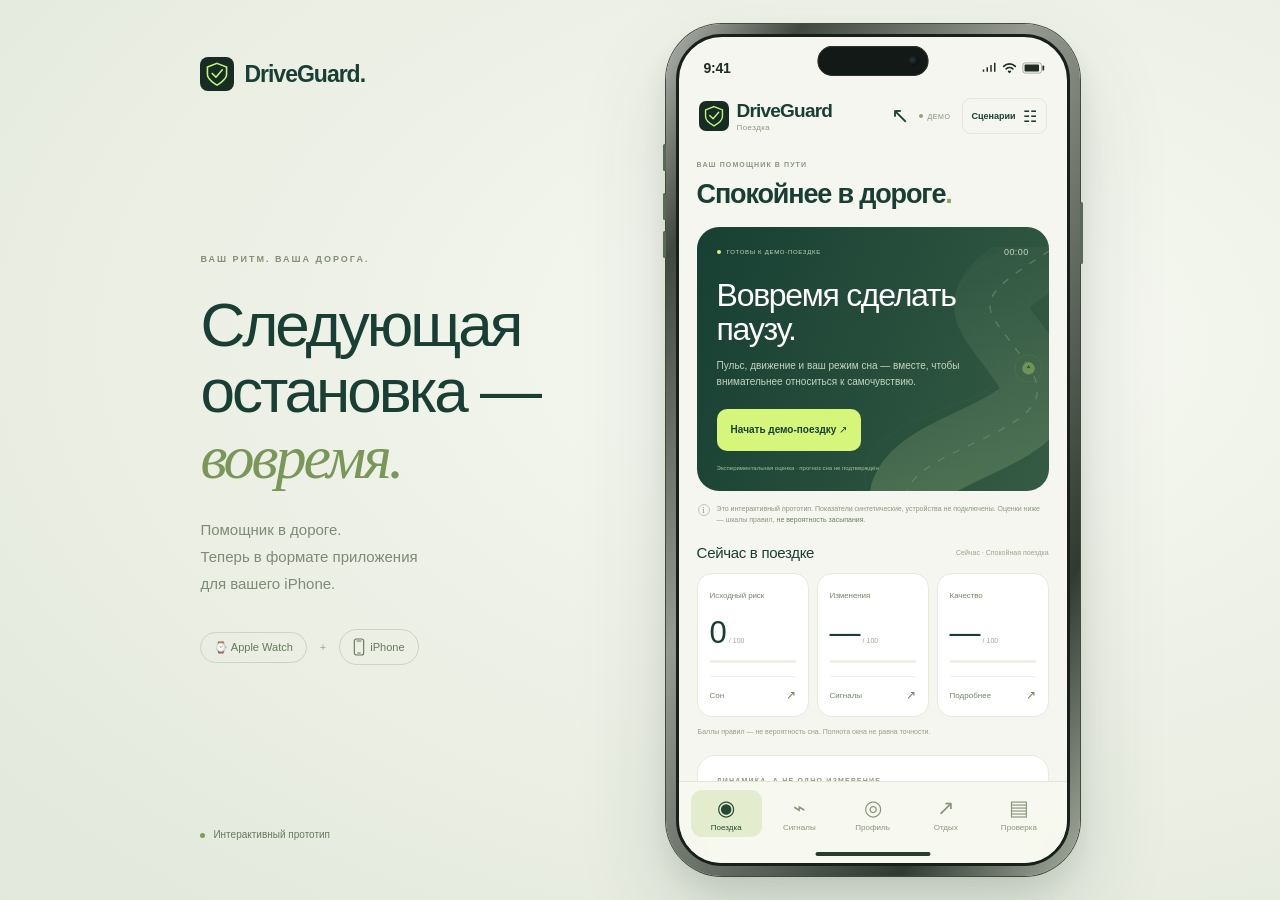
==== demo/index.html @ a4b154ae "Add files via upload" ====
<!doctype html>
<html lang="ru">
<head><meta charset="utf-8"><meta name="viewport" content="width=device-width,initial-scale=1"><meta name="theme-color" content="#163e33"><title>DriveGuard — вовремя сделать паузу</title><meta name="description" content="Интерактивный прототип DriveGuard: Apple Watch и iPhone, личные профили и экспериментальная оценка риска. Синтетические данные."><link rel="icon" href="favicon.svg"><link rel="stylesheet" href="styles.css"><script src="replay-data.js" defer></script><script src="app.js" defer></script></head>
<body>
<div class="phone-stage">
  <aside class="presentation" aria-label="О прототипе">
    <a class="presentation-brand" href="../index.html"><img class="presentation-logo" src="favicon.svg" alt="" width="34" height="34">DriveGuard.</a>
    <div class="presentation-copy"><span class="eyebrow">ВАШ РИТМ. ВАША ДОРОГА.</span><h2>Следующая<br>остановка —<br><em>вовремя.</em></h2><p>Помощник в дороге.<br>Теперь в формате приложения<br>для вашего iPhone.</p><div class="presentation-devices"><span>⌚ Apple Watch</span><i>+</i><span><svg class="device-phone-icon" viewBox="0 0 18 26" width="12" height="18" fill="none" aria-hidden="true"><rect x="2" y="1" width="14" height="24" rx="3" stroke="currentColor" stroke-width="1.7"/><path d="M6 4h6M7 22h4" stroke="currentColor" stroke-width="1.5" stroke-linecap="round"/></svg> iPhone</span></div></div>
    <div class="presentation-note"><span class="presentation-dot"></span>Интерактивный прототип</div>
  </aside>
  <div class="phone-device">
    <span class="phone-buttons" aria-hidden="true"></span>
    <div class="phone-screen" id="phoneScreen">
      <div class="ios-status" aria-hidden="true"><span>9:41</span><span class="dynamic-island"></span><span class="ios-indicators"><svg viewBox="0 0 20 14"><path d="M1 12V9h2v3zm5 0V6h2v6zm5 0V3h2v9zm5 0V0h2v12z" fill="currentColor"/></svg><svg viewBox="0 0 18 14"><path d="M2 5a10 10 0 0 1 14 0M5 8a6 6 0 0 1 8 0m-5 3 1 1 1-1" fill="none" stroke="currentColor" stroke-width="2" stroke-linecap="round"/></svg><svg class="battery" viewBox="0 0 27 14"><rect x="1" y="1" width="22" height="12" rx="3" fill="none" stroke="currentColor" opacity=".4"/><rect x="3" y="3" width="17" height="8" rx="1" fill="currentColor"/><path d="M25 5v4" stroke="currentColor" stroke-width="2" stroke-linecap="round"/></svg></span></div>
<a class="skip" href="#main">К содержимому</a>
<aside class="sidebar"><a class="brand" href="#dashboard"><img class="brand-icon" src="favicon.svg" alt="" width="32" height="32">DriveGuard<span class="brand-period">.</span></a><span class="side-caption">ВАШ РИТМ. ВАША ДОРОГА.</span><nav aria-label="Разделы"><a href="#dashboard" data-page="dashboard"><span>◉</span>Поездка<small>01</small></a><a href="#analysis" data-page="analysis"><span>⌁</span>Сигналы<small>02</small></a><a href="#profiles" data-page="profiles"><span>◎</span>Профиль<small>03</small></a><a href="#places" data-page="places"><span>↗</span>Отдых<small>04</small></a><a href="#protocol" data-page="protocol"><span>▤</span>Проверка<small>05</small></a></nav><div class="side-bottom"><div class="side-line"></div><span class="eyebrow">APPLE WATCH + IPHONE</span><p>Внимание к себе.<br>Больше спокойствия<br>в пути.</p><a href="../index.html">О проекте <span>↗</span></a><span class="build">ПРОТОТИП / 1.6</span></div></aside>
<div class="workspace"><header><a class="app-brand" href="#dashboard"><img class="app-brand-icon" src="favicon.svg" alt="" width="30" height="30"><span>DriveGuard<small id="pageName">Поездка</small></span></a><div class="header-actions"><a href="../index.html" aria-label="Вернуться на лендинг" title="Вернуться на лендинг" style="font-size:22px;line-height:1;padding:6px">↖</a><span class="demo-tag"><i></i>ДЕМО</span><button id="openLab" class="button quiet">Сценарии <span>☷</span></button></div></header>
<main id="main" tabindex="-1">
<section id="dashboard" class="page"><div class="page-title"><div><span class="eyebrow">ВАШ ПОМОЩНИК В ПУТИ</span><h1>Спокойнее в дороге<span>.</span></h1></div><span class="edition">WATCH + IPHONE<br><strong>Без камер</strong></span></div>
<div class="hero"><div class="hero-copy"><div class="hero-top"><span class="live-dot"></span><span id="tripState">ГОТОВЫ К ДЕМО-ПОЕЗДКЕ</span><span class="hero-time" id="tripClock">00:00</span></div><h2 id="heroTitle">Вовремя<br>сделать паузу.</h2><p id="heroDescription">Пульс, движение и ваш режим сна — вместе, чтобы внимательнее относиться к самочувствию.</p><div class="hero-actions"><button class="button primary" id="tripToggle">Начать демо-поездку <span>↗</span></button><button class="button ghost" id="tripFinish" hidden>Завершить</button></div><span class="hero-foot">Экспериментальная оценка · прогноз сна не подтверждён</span></div><div class="road-art" aria-hidden="true"><svg viewBox="0 0 500 360"><defs><linearGradient id="roadGradient" x2="0" y2="1"><stop stop-color="#b6cfb6" stop-opacity=".1"/><stop offset="1" stop-color="#cde69f" stop-opacity=".55"/></linearGradient></defs><path d="M100 400C60 290 370 280 300 170S180 70 340-30" fill="none" stroke="url(#roadGradient)" stroke-width="115"/><path d="M100 400C60 290 370 280 300 170S180 70 340-30" fill="none" stroke="#d8ecba" stroke-opacity=".7" stroke-width="2" stroke-dasharray="12 15"/><path d="M35 360C0 225 305 235 242 150S130 45 270-30M165 400C130 345 438 315 356 145S225 65 405-30" fill="none" stroke="#76937a" stroke-opacity=".35"/><circle cx="296" cy="166" r="10" fill="#d4f477"/><circle cx="296" cy="166" r="22" fill="none" stroke="#d4f477" stroke-opacity=".3"/><path d="m293 166 3-5 3 5-3-1z" fill="#133c32"/></svg><div class="device-chip"><span>◉</span><div>Apple Watch + iPhone<small>Демонстрация сигналов</small></div><span class="chip-dot"></span></div><span class="art-coordinate">55°45′ N &nbsp; / &nbsp; ВАШ МАРШРУТ</span></div></div>
<div class="notice"><span class="notice-icon">i</span><p>Это интерактивный прототип. Показатели синтетические, устройства не подключены. Оценки ниже — шкалы правил, <strong>не вероятность засыпания</strong>.</p></div>
<div class="section-heading"><h2>Сейчас в поездке</h2><span>Сейчас · <span id="scenarioLabel">Спокойная поездка</span></span></div>
<div class="metric-grid"><article class="metric-card"><div class="metric-top"><span>Исходный риск</span><span class="metric-symbol">◷</span></div><div class="metric-value"><strong id="priorValue">—</strong><span id="priorUnit">/ 100</span></div><div class="meter"><i id="priorMeter"></i></div><p id="priorDescription">Сон и бодрствование — контекст до изменения сигналов.</p><a href="#profiles">Сон <span>↗</span></a></article><article class="metric-card"><div class="metric-top"><span>Изменения</span><span class="metric-symbol">⌁</span></div><div class="metric-value"><strong id="changeValue">—</strong><span>/ 100</span></div><div class="meter"><i id="changeMeter"></i></div><p id="changeDescription">Сравнение с фиксированным личным профилем.</p><a href="#analysis">Сигналы <span>↗</span></a></article><article class="metric-card"><div class="metric-top"><span>Качество</span><span class="metric-symbol">⌘</span></div><div class="metric-value"><strong id="qualityValue">—</strong><span>/ 100</span></div><div class="meter"><i id="qualityMeter"></i></div><p id="qualityDescription">Свежесть, пропуски и возможные дорожные помехи.</p><a href="#analysis">Подробнее <span>↗</span></a></article></div>
<p class="risk-caption" id="riskCaption">Баллы правил — не вероятность сна.</p><div class="lower-grid"><article class="panel chart-panel"><div class="panel-head"><div><span class="eyebrow">ДИНАМИКА, А НЕ ОДНО ИЗМЕРЕНИЕ</span><h2>Сигналы в пути</h2></div><span class="small-pill" id="windowCount">Ожидание</span></div><div id="miniChart" class="chart" role="img" aria-label="График доступной истории пульса"></div><div class="chart-caption"><span>ЧСС · уд/мин · не ЭКГ</span><span>0 → 15 мин</span></div><div class="playback"><button id="stepBack" class="icon-button" aria-label="Назад на 30 секунд">↶</button><input id="timeline" type="range" min="0" max="900" step="10" value="0" aria-label="Момент демонстрации в секундах"><button id="stepForward" class="icon-button" aria-label="Вперёд на 30 секунд">↷</button><label class="speed-label">Темп <select id="speed" aria-label="Скорость демонстрации"><option value="1">1×</option><option value="30" selected>30×</option><option value="60">60×</option></select></label></div><span class="timeline-note">Ускоряется учебная запись, а не работа алгоритма.</span></article><article class="panel recommendation"><span class="eyebrow">СЛЕДУЮЩИЙ ШАГ</span><div class="recommend-icon">↗</div><h2 id="recommendTitle">Проверьте себя<br>перед поездкой.</h2><p id="recommendText">Оценка не подтверждает бодрствование. Если уже клонит в сон, нужен отдых — ждать сигнала не стоит.</p><button id="manualRest" class="button secondary">Мне нужен отдых <span>↗</span></button></article></div>
</section>
<section id="analysis" class="page" hidden><div class="page-title"><div><span class="eyebrow">ПОНИМАТЬ, ЧТО ПРОИСХОДИТ</span><h1>Сигналы и доверие<span>.</span></h1></div><span class="small-pill">30 с / 2 мин / 5 мин</span></div><div class="panel"><div class="panel-head"><div><h2>Окна наблюдения</h2><p>Только история до выбранного момента.</p></div><span id="analysisTime"></span></div><div class="table-scroll"><table><thead><tr><th>Окно</th><th>ЧСС, медиана</th><th>Скорость ЧСС</th><th>Изменение движения</th><th>Скорость движения</th><th>Готовность</th></tr></thead><tbody id="windowsBody"></tbody></table></div></div><div class="lower-grid"><article class="panel"><span class="eyebrow">СЕРДЕЧНЫЙ РИТМ</span><h2>ЧСС может меняться<br>в обе стороны.</h2><div id="fullChart" class="chart" role="img" aria-label="График синтетической ЧСС"></div><p class="subtle">Из BPM не вычисляются R–R или HRV. Само изменение пульса не вызывает предупреждение.</p></article><article class="panel"><span class="eyebrow">ЧАСЫ + ЗАКРЕПЛЁННЫЙ ТЕЛЕФОН</span><h2 id="roadTitle">Дорожная вибрация<br>не отделена.</h2><div class="comparison-graphic"><span>⌚<small>ЗАПЯСТЬЕ</small></span><i>⌁ ⌁ ⌁</i><span><svg class="device-phone-icon" viewBox="0 0 18 26" width="12" height="18" fill="none" aria-hidden="true"><rect x="2" y="1" width="14" height="24" rx="3" stroke="currentColor" stroke-width="1.7"/><path d="M6 4h6M7 22h4" stroke="currentColor" stroke-width="1.5" stroke-linecap="round"/></svg><small>ДЕРЖАТЕЛЬ</small></span></div><p id="roadDescription">Совпадение движений может указывать на общую вибрацию. Это основание снизить доверие, а не вычесть дорожный шум.</p><div class="inline-stat"><span>Доверие к движению</span><strong id="motionConfidence">—</strong></div></article></div><article class="coverage-note"><strong>Что значит «100% покрытия»?</strong><p>В десятисекундном окне получено достаточно отсчётов при запрошенных 20 Гц и нет существенных пропусков. Даже полностью заполненное окно может содержать дорожную тряску. Полнота не равна точности и не доказывает бодрствование.</p></article></section>
<section id="profiles" class="page" hidden><div class="page-title"><div><span class="eyebrow">СРАВНЕНИЕ С ВАМИ, А НЕ СО СРЕДНИМ</span><h1>Личный ритм<span>.</span></h1></div><button class="button secondary" data-lab>Выбрать контекст ↗</button></div><div class="panel profile-intro"><div><span class="eyebrow">ТРИ РЕЖИМА</span><h2>Спокойствие — тоже бодрствование.</h2><p>Один профиль не подходит для покоя, активности и поездки. В приложении новый профиль собирается только после вашего подтверждения бодрствования; он не подстраивается под изменения в пути.</p></div><div class="frozen-mark">◎<span>ФИКСИРОВАННЫЙ<br>ПРОФИЛЬ</span></div></div><div class="metric-grid" id="profileCards"></div><div class="lower-grid"><article class="panel"><span class="eyebrow">ИСТОРИЯ СНА</span><h2>Контекст перед дорогой</h2><div id="sleepContext"></div><p class="subtle">В нативном приложении — отдельное разрешение HealthKit. Пересечения сна объединяются, бодрствование и время в постели не добавляются. Здесь — учебные значения.</p></article><article class="panel"><span class="eyebrow">КАК СОЗДАЁТСЯ ПРОФИЛЬ</span><h2>Явно. Стабильно. Локально.</h2><ol class="steps"><li>Выбрать режим и подтвердить бодрствование заранее или на стоянке.</li><li>Собрать 5 минут стабильных данных. Нарастающий тренд отклоняется.</li><li>Зафиксировать профиль на часах на 7 дней. Пересборка — только явно.</li></ol><button class="button secondary" id="tryCalibration">Показать сбор профиля ↗</button></article></div></section>
<section id="places" class="page" hidden><div class="page-title"><div><span class="eyebrow">ПАУЗА — ЧАСТЬ МАРШРУТА</span><h1>Время для остановки<span>.</span></h1><p>Учебные места. Адреса, расстояния и маршрут вымышлены.</p></div><span class="small-pill">Без геолокации</span></div><div class="places-layout"><div class="map-demo" role="img" aria-label="Схема вымышленного маршрута с тремя местами отдыха"><svg viewBox="0 0 600 520"><rect width="600" height="520" fill="#e8ecdf"/><path d="M-10 120 620 250M-10 400 620 260M160-10 200 540M430-10 380 540" stroke="#fff" stroke-width="22"/><path d="M-10 120 620 250M-10 400 620 260M160-10 200 540M430-10 380 540" stroke="#ced4c4" stroke-width="1"/><path d="M100 470C130 380 460 390 370 250S220 140 400 20" fill="none" stroke="#a8c4a0" stroke-width="70"/><path d="M100 470C130 380 460 390 370 250S220 140 400 20" fill="none" stroke="#1c5845" stroke-width="6" stroke-dasharray="8 5"/><g fill="#163e33" stroke="#fff" stroke-width="4"><circle cx="368" cy="252" r="18"/><circle cx="304" cy="157" r="18"/><circle cx="277" cy="371" r="18"/></g><g fill="#fff" font-size="14" text-anchor="middle" font-family="sans-serif"><text x="368" y="257">1</text><text x="304" y="162">2</text><text x="277" y="376">3</text></g><circle cx="112" cy="446" r="12" fill="#c5ec6a" stroke="#163e33" stroke-width="4"/></svg><span class="map-label">СХЕМА ДЕМО-МАРШРУТА</span></div><div id="placeCards" class="place-cards"></div></div></section>
<section id="protocol" class="page" hidden><div class="page-title"><div><span class="eyebrow">ПРОВЕРИТЬ, ПРЕЖДЕ ЧЕМ ОБЕЩАТЬ</span><h1>От гипотезы к данным<span>.</span></h1></div><button id="exportLog" class="button secondary">Экспорт журнала ↓</button></div><div class="validation-banner"><span>3–5</span><div><h2>Минуты до события — цель исследования.</h2><p>Независимых моментов засыпания в этом демо нет. Экстраполяция индекса не подтверждает прогноз сна.</p></div></div><div class="metric-grid"><article class="metric-card"><span class="eyebrow">ОБНАРУЖЕННЫЕ ЭПИЗОДЫ</span><div class="metric-value"><strong>—</strong></div><p>Нужны независимо размеченные события и доля обнаружений в окне 180–300 секунд.</p></article><article class="metric-card"><span class="eyebrow">ЛОЖНЫЕ ТРЕВОГИ / ЧАС</span><div class="metric-value"><strong>—</strong></div><p>Только часы пригодного наблюдения с достаточным последующим контролем.</p></article><article class="metric-card"><span class="eyebrow">ФАКТИЧЕСКОЕ ОПЕРЕЖЕНИЕ</span><div class="metric-value"><strong>—</strong></div><p>Время от предупреждения до независимого события; поздние сигналы считаются отдельно.</p></article></div><div class="lower-grid"><article class="panel"><h2>Проверка в контролируемых условиях</h2><ol class="steps"><li>Независимая разметка сна, например EEG. Без камер.</li><li>Разделение участников и поездок между настройкой и проверкой.</li><li>Отдельный учёт пропусков сигнала, дорожной вибрации и ложных тревог.</li><li>Обычную дорогу не использовать для провоцирования засыпания.</li></ol><a class="text-link" href="../validation/index.html">Полный протокол ↗</a></article><article class="panel"><div class="panel-head"><h2>Журнал демо-сессии</h2><button class="text-button" id="clearLog">Очистить</button></div><ol id="eventLog" class="event-log"><li>Событий пока нет.</li></ol><p class="subtle">Действия этой страницы. Не клинические наблюдения.</p></article></div></section>
<footer><span><img class="footer-logo" src="favicon.svg" alt="" width="22" height="22">DriveGuard<span class="brand-period">.</span> <small>ВНИМАНИЕ К СЕБЕ В ПУТИ</small></span><p>Экспериментальный прототип / 2026</p></footer>
</main></div><div class="home-indicator" aria-hidden="true"></div></div></div></div>
<dialog id="labDialog" class="lab-dialog" aria-labelledby="labTitle"><div class="dialog-head"><div><span class="eyebrow">УПРАВЛЯЕМЫЙ ПОКАЗ</span><h2 id="labTitle">Сценарии исследования</h2></div><button class="icon-button" data-close aria-label="Закрыть сценарии">×</button></div><p>Выберите учебную запись. Применение начинает её заново; реальная биометрия не используется.</p><label for="scenarioSelect">Что наблюдаем</label><select id="scenarioSelect"><option value="steady">Спокойная поездка</option><option value="flatPulse">Меньше движения, пульс не падает</option><option value="risingPulse">Изменение движения и рост пульса</option><option value="road">Общая дорожная вибрация</option><option value="signalLoss">Пропуски движения</option><option value="quiet">Спокойное бодрствование</option><option value="active">Активность</option><option value="calibration">Новый личный профиль</option></select><label for="contextSelect">История сна и бодрствование</label><select id="contextSelect"><option value="rested">8 ч сна / 5 ч бодрствования</option><option value="shortSleep">3 ч сна / 22 ч бодрствования / биологическая ночь</option><option value="unknown">Данные неизвестны</option></select><div class="lab-hint">Подсказка: сценарий «Меньше движения» с недосыпом показывает, почему снижение ЧСС не обязано быть условием предупреждения.</div><button id="applyScenario" class="button primary">Применить сценарий <span>↗</span></button></dialog>
<dialog id="restDialog" class="rest-dialog" aria-labelledby="restTitle"><span class="eyebrow">ОБРАТИТЕ ВНИМАНИЕ НА СЕБЯ</span><div class="rest-icon">↗</div><h2 id="restTitle">Пора запланировать<br>безопасную остановку.</h2><p id="restMessage">В учебной записи появились устойчивые изменения. Это экспериментальная оценка, не доказательство будущего сна.</p><button class="button primary" id="findRest">Посмотреть места отдыха ↗</button><button class="button quiet" data-close>Понятно</button></dialog>
<div id="toast" class="toast" role="status" hidden></div>
</body></html>
---- demo/styles.css ----
:root{--ink:#193f34;--muted:#7b887a;--paper:#f5f6ef;--line:#e4e8de;--lime:#d6f57b;--white:#fff;font-family:-apple-system,BlinkMacSystemFont,"Segoe UI",sans-serif;color:var(--ink);background:#e9ede3;font-synthesis:none}*{box-sizing:border-box}body{margin:0}button,input,select{font:inherit}button,a,input,select{-webkit-tap-highlight-color:transparent}button,a{touch-action:manipulation}a{color:inherit;text-decoration:none}button{cursor:pointer}button:disabled{opacity:.45;cursor:default}:focus-visible{outline:2px solid #82a640;outline-offset:3px}[hidden]{display:none!important}.phone-stage{min-height:100dvh;display:flex;align-items:center;justify-content:center;gap:clamp(60px,9vw,165px);padding:24px 50px;background:radial-gradient(ellipse at 70% 38%,#f8faf4 0,#eef1e7 45%,#e2e8db 100%)}.presentation{width:350px;align-self:stretch;display:flex;flex-direction:column;justify-content:space-between;padding:33px 0;max-height:900px}.presentation-brand{display:flex;align-items:center;gap:10px;font-size:23px;font-weight:650;letter-spacing:-1px}.presentation-brand>span{font-size:16px;letter-spacing:-2px;width:34px;height:34px;display:grid;place-items:center;color:#cfef84;border-radius:10px;background:var(--ink)}.eyebrow{display:block;font-size:9px;font-weight:600;letter-spacing:1.5px;line-height:1.6}.presentation-copy>.eyebrow{font-size:9px;color:#839076;letter-spacing:2px}.presentation-copy>h2{font-size:62px;letter-spacing:-3px;line-height:1.06;font-weight:400;margin:26px 0}.presentation-copy em{font-family:Georgia,serif;font-weight:400;color:#7a9659}.presentation-copy>p{font-size:15px;line-height:1.8;font-weight:400;color:#7d8c76;margin:0}.presentation-devices{display:flex;align-items:center;gap:13px;margin-top:32px;font-size:11px;color:#66795a}.presentation-devices>span{border:1px solid #cbd5bf;padding:8px 13px;border-radius:30px}.presentation-devices>i{font-style:normal;color:#9daa90}.presentation-note{font-size:10px;color:#657a5e;line-height:1.7}.presentation-dot{display:inline-block;width:5px;height:5px;border-radius:50%;background:#7f9d59;margin-right:8px}.presentation-note-sub{display:block;font-size:9px;color:#9aa48d;margin:5px 0 0 13px}.phone-device{position:relative;width:414px;height:min(870px,calc(100dvh - 48px));min-height:570px;flex-shrink:0;border-radius:56px;padding:10px;background:linear-gradient(120deg,#b4b7b1,#414840 15%,#969a91 40%,#303a31 80%,#a7ada0);box-shadow:0 40px 90px #203e3626,0 15px 25px #23382d18,0 0 0 1px #45503e;isolation:isolate}.phone-screen{height:100%;width:100%;position:relative;border:3px solid #17201a;border-radius:46px;background:var(--paper);overflow:hidden;display:flex;flex-direction:column}.phone-buttons:before{content:"";position:absolute;left:-3px;top:120px;width:3px;height:27px;background:#5b6757;border-radius:3px;box-shadow:0 49px #5b6757,0 87px #5b6757}.phone-buttons:after{content:"";position:absolute;right:-3px;top:178px;width:3px;height:62px;background:#5b6757;border-radius:3px}.ios-status{height:53px;flex-shrink:0;position:relative;display:flex;align-items:center;justify-content:space-between;padding:9px 22px 0 25px;font-size:14px;font-weight:600;letter-spacing:-.3px;color:#202d22}.dynamic-island{position:absolute;top:9px;left:50%;transform:translateX(-50%);width:111px;height:30px;background:#131916;border-radius:30px;box-shadow:inset 0 0 0 1px #2b332c}.dynamic-island:after{content:"";position:absolute;right:10px;top:10px;background:radial-gradient(circle at 40% 40%,#27363c,#0d1210 65%);width:10px;height:10px;border-radius:50%}.ios-indicators{display:flex;gap:5px;align-items:center}.ios-indicators svg{width:15px;height:12px}.ios-indicators .battery{width:23px}.workspace{display:flex;flex-direction:column;min-height:0;flex:1;padding-bottom:81px}.workspace>header{height:57px;flex-shrink:0;display:flex;align-items:center;justify-content:space-between;padding:0 20px 5px;gap:8px}.app-brand{display:flex;align-items:center;gap:8px;font-size:19px;font-weight:650;letter-spacing:-.8px}.app-brand-icon{font-size:14px;font-weight:500;letter-spacing:-2px;border:1px solid #c6d5b8;border-radius:9px;height:30px;width:30px;display:grid;place-items:center;color:#68854d}.app-brand small{display:block;font-size:8px;letter-spacing:.4px;font-weight:400;color:#8b9981;margin-top:1px}.header-actions{display:flex;align-items:center;gap:4px}.demo-tag{display:flex;align-items:center;gap:4px;font-size:7px;font-weight:500;letter-spacing:.6px;color:#819077;margin-right:7px}.demo-tag i{height:4px;width:4px;border-radius:50%;background:#8da966}.button{border:0;min-height:44px;display:inline-flex;align-items:center;justify-content:center;gap:15px;border-radius:11px;font-size:12px;font-weight:600;padding:12px 17px;transition:background .15s}.button:hover{filter:brightness(.96)}.button span{font-size:17px;margin-left:auto}.primary{background:var(--lime);color:var(--ink)}.secondary{background:#e9efde;color:var(--ink)}.quiet{background:transparent;color:var(--ink)}.ghost{background:#315746;color:#e5eddb}.header-actions .button{min-height:36px;padding:7px 9px;font-size:9px;gap:7px;border:1px solid #e2e7d8;border-radius:9px}.header-actions .button span{font-size:16px}.icon-button{height:33px;width:33px;border-radius:8px;border:1px solid var(--line);background:transparent;color:var(--ink);font-size:18px;flex-shrink:0}.text-button{border:0;background:none;color:var(--muted);font-size:10px;padding:8px}.sidebar{position:absolute;inset:auto 0 0;height:82px;padding:8px 12px 20px;background:#f7f9f0f5;backdrop-filter:blur(20px);border-top:1px solid #e1e7d5;z-index:8}.sidebar>.brand,.side-caption,.side-bottom{display:none}.sidebar nav{display:grid;grid-template-columns:repeat(5,1fr);gap:2px}.sidebar nav a{display:flex;flex-direction:column;align-items:center;justify-content:center;gap:3px;height:47px;border-radius:11px;font-size:8px;color:#89967b;font-weight:500;letter-spacing:.05px}.sidebar nav a>span{font-size:21px;height:24px;display:grid;place-items:center;font-weight:400;line-height:1}.sidebar nav a small{display:none}.sidebar nav a.active{color:#244a35;background:#e3edce}.home-indicator{height:4px;position:absolute;bottom:7px;left:50%;transform:translateX(-50%);width:115px;border-radius:8px;background:#263d2c;z-index:10}.skip{position:absolute;left:-9999px;z-index:12;background:var(--lime);padding:12px}.skip:focus{left:12px;top:60px}main{flex:1;overflow-y:auto;overscroll-behavior:contain;padding:11px 18px 20px;scrollbar-width:none;min-height:0}main::-webkit-scrollbar{display:none}.page-title{display:flex;justify-content:space-between;align-items:center;gap:10px;margin:1px 0 18px}.page-title .eyebrow{font-size:7px;color:#89977d;letter-spacing:1.1px}h1{font-size:27px;font-weight:550;letter-spacing:-1.15px;line-height:1.12;margin:9px 0 0}h1>span{color:#8ca764}h2{font-size:20px;font-weight:500;letter-spacing:-.7px;line-height:1.2;margin:9px 0 13px}p{font-size:11px;line-height:1.7;color:var(--muted);margin:9px 0}.edition{display:none}.hero{position:relative;overflow:hidden;border-radius:22px;background:linear-gradient(110deg,#173f33,#355b43);color:#fff;min-height:248px}.hero-copy{padding:20px 20px 18px;position:relative;z-index:1}.hero-top{display:flex;align-items:center;gap:6px;font-size:6px;letter-spacing:.7px;color:#c8d9ba;white-space:nowrap}.live-dot{height:4px;width:4px;background:var(--lime);border-radius:50%;flex-shrink:0}.hero-time{margin-left:auto;font-size:9px;letter-spacing:.4px;font-variant-numeric:tabular-nums}.hero h2{font-size:32px;font-weight:400;letter-spacing:-1.3px;line-height:1.04;max-width:285px;margin:22px 0 12px}.hero p{color:#c4d5bd;font-size:10px;line-height:1.65;max-width:248px;min-height:32px}.hero-actions{display:flex;gap:7px;align-items:center;margin-top:18px}.hero .button{font-size:10px;padding:11px 14px;min-height:42px;border-radius:10px}.hero .ghost{padding:11px}.hero-foot{display:block;margin-top:13px;font-size:6px;line-height:1.5;color:#a9c09e}.road-art{position:absolute;right:-106px;top:20px;width:310px;height:260px;opacity:.38;pointer-events:none}.road-art>svg{position:absolute;width:100%;height:100%;inset:0}.device-chip,.art-coordinate{display:none}.notice{display:flex;gap:7px;margin:12px 1px 19px;align-items:flex-start}.notice p{font-size:7px;line-height:1.6;margin:0;color:#8c9783}.notice strong{font-weight:500;color:#6d8060}.notice-icon{font:9px Georgia,serif;border:1px solid #bdcbb0;border-radius:50%;width:12px;height:12px;line-height:10px;text-align:center;flex-shrink:0;color:#8a9b78;margin-top:1px}.section-heading{display:flex;align-items:center;justify-content:space-between;gap:9px;margin-bottom:11px}.section-heading h2{font-size:15px;letter-spacing:-.3px;white-space:nowrap;margin:0}.section-heading>span{font-size:7px;color:#9aa48e;max-width:145px;text-align:right;line-height:1.5}.metric-grid{display:grid;grid-template-columns:repeat(3,minmax(0,1fr));gap:8px}.metric-card{min-width:0;padding:13px 12px;background:#fff;border:1px solid #e5eadd;border-radius:15px}.metric-top{display:flex;align-items:center;justify-content:space-between;min-height:16px;font-size:8px;letter-spacing:-.1px;color:#758769}.metric-symbol{display:none}.metric-value{display:flex;gap:3px;align-items:baseline;font-variant-numeric:tabular-nums;margin:13px 0 10px}.metric-value strong{font-size:31px;line-height:1.1;letter-spacing:-1px;font-weight:400}.metric-value>span{font-size:7px;color:#9ba78f}.meter{height:3px;background:#edf1e6;overflow:hidden;border-radius:4px}.meter i{display:block;width:0;height:100%;background:#9cba76;transition:width .3s}.meter i.elevated{background:#c89a57}.metric-card p{font-size:10px}.metric-card>a{display:flex;justify-content:space-between;align-items:center;margin-top:13px;padding-top:10px;border-top:1px solid #eff2e9;min-height:27px;font-size:8px;gap:4px;color:#718565}.metric-card>a>span{font-size:12px}#dashboard>.metric-grid .metric-card p{display:none}.risk-caption{font-size:7px;color:#94a087;line-height:1.6;margin:9px 1px 17px}.lower-grid{display:grid;grid-template-columns:1fr;gap:13px;margin-top:16px}.panel{padding:19px;background:white;border:1px solid #e5eadd;border-radius:18px;min-width:0}.panel .eyebrow{font-size:7px;letter-spacing:1.2px;color:#8d9b7c}.panel-head{display:flex;justify-content:space-between;align-items:center;gap:10px;margin-bottom:12px}.panel-head h2{font-size:17px;margin:5px 0 0;letter-spacing:-.45px}.panel-head p{font-size:10px;margin:6px 0 0}.small-pill{font-size:7px;padding:5px 7px;border:1px solid #dde6cf;background:#f4f7ed;color:#85986e;border-radius:6px;white-space:nowrap}.chart{height:100px;width:100%;min-height:80px;margin-top:17px}.chart svg{width:100%;height:100%;overflow:visible}.empty-state{font-size:9px;color:#a2ad95;text-align:center;padding:34px 10px}.chart-caption{display:flex;justify-content:space-between;gap:10px;font-size:7px;color:#a1ac94;margin:7px 0 13px}.playback{display:flex;gap:7px;align-items:center;border-top:1px solid #edf1e5;padding-top:14px}.playback .icon-button{height:29px;width:27px;font-size:16px}.playback input{width:100%;min-width:30px;accent-color:#7e9d55;height:20px}.speed-label{display:flex;gap:4px;align-items:center;white-space:nowrap;font-size:7px;color:#95a28a}.speed-label select{font-size:8px;background:white;color:var(--ink);border:1px solid var(--line);padding:5px 2px;border-radius:5px}.timeline-note{display:block;font-size:7px;color:#a0aa92;margin-top:9px}.recommendation{position:relative;background:#e8eedb;border-color:#e1e8d5;padding:22px;min-height:220px}.recommend-icon{position:absolute;top:24px;right:22px;width:35px;height:35px;border:1px solid #adc191;border-radius:50%;display:grid;place-items:center;font-size:22px}.recommendation h2{font-size:24px;letter-spacing:-.7px;max-width:232px;margin:23px 0 10px}.recommendation p{font-size:10px;line-height:1.7;max-width:260px}.recommendation .button{width:100%;background:#d7e3c1;min-height:40px;font-size:10px;margin-top:12px}.recommendation.alerted{background:#f3e7d1;border-color:#dfcfae}.table-scroll{overflow-x:auto;margin-right:-6px}table{border-collapse:collapse;width:100%;font-size:10px;white-space:nowrap}th{font-size:8px;color:#899a7d;font-weight:400;text-align:left;padding:11px 9px;border-bottom:1px solid var(--line)}td{padding:17px 9px;border-bottom:1px solid #edf1e5}tr:last-child td{border-bottom:0}.subtle{font-size:9px;line-height:1.7;color:#91a084}.comparison-graphic{display:flex;align-items:center;justify-content:space-around;border:1px solid var(--line);border-radius:12px;padding:18px;margin:20px 0}.comparison-graphic>span{display:flex;flex-direction:column;align-items:center;font-size:30px;gap:7px}.comparison-graphic small{font-size:7px;letter-spacing:1px}.comparison-graphic>i{font-style:normal;color:#b2c49d;font-size:18px}.inline-stat{display:flex;justify-content:space-between;align-items:center;border-top:1px solid var(--line);padding-top:15px;margin-top:18px;font-size:10px}.inline-stat strong{font-size:20px;font-weight:400}.coverage-note{padding:20px;border:1px solid #dce5d0;border-radius:15px;margin-top:15px}.coverage-note strong{font-size:12px;font-weight:500}.coverage-note p{font-size:10px;margin-bottom:0}.profile-intro{padding:22px;margin-bottom:16px}.profile-intro h2{font-size:24px;margin-top:13px}.profile-intro p{font-size:10px}.frozen-mark{display:none}#profiles .metric-grid{grid-template-columns:1fr;gap:11px}.profile-card{padding:20px;position:relative}.profile-card.selected{border-color:#a8bf88;background:#fdfff8}.profile-card .eyebrow{font-size:7px;color:#91a17e}.profile-card h2{font-size:20px;max-width:210px;margin:10px 0}.profile-card .metric-value{position:absolute;top:21px;right:19px;display:flex;align-items:baseline;gap:4px}.profile-card .metric-value strong{font-size:28px}.profile-card .metric-value>span{font-size:7px}.profile-card p{font-size:9px;margin:12px 0 0}.profile-card .small-pill{font-size:7px;display:inline-block;margin-top:5px}.profile-data{display:flex;justify-content:space-between;align-items:center;gap:12px;border-bottom:1px solid var(--line);font-size:10px;padding:13px 0}.profile-data strong{font-weight:500}.steps{list-style:none;padding:0;counter-reset:step;margin:20px 0 4px}.steps li{counter-increment:step;position:relative;padding:0 0 19px 29px;font-size:10px;line-height:1.75;color:#809073}.steps li:before{content:counter(step,decimal-leading-zero);font-size:8px;color:#91a773;position:absolute;top:2px;left:0}.page-title>.button{min-height:34px;max-width:100px;font-size:8px;padding:8px}.page-title>.small-pill{display:none}.places-layout{display:grid;gap:14px}.map-demo{height:250px;position:relative;overflow:hidden;border-radius:18px;border:1px solid #dce4d0}.map-demo>svg{position:absolute;inset:0;width:100%;height:100%;object-fit:cover}.map-label{position:absolute;bottom:14px;left:15px;font-size:7px;letter-spacing:.6px;background:white;padding:7px 10px;border:1px solid var(--line);border-radius:5px}.place-cards{display:grid;gap:12px}.place-card{padding:19px 21px;background:white;border:1px solid var(--line);border-radius:16px}.place-number{font-size:7px;letter-spacing:1px;color:#96a481}.place-card h2{font-size:21px;margin:10px 0}.place-card p{font-size:10px}.place-card .button{font-size:10px;min-height:36px;margin-top:6px}.validation-banner{display:flex;align-items:flex-start;gap:17px;background:#e6edd9;border-radius:17px;padding:23px;margin-bottom:16px}.validation-banner>span{font-size:42px;letter-spacing:-2px;font-weight:300;line-height:1.1;white-space:nowrap}.validation-banner h2{font-size:16px;letter-spacing:-.35px;margin-top:0}.validation-banner p{font-size:9px;margin:9px 0 0}#protocol .metric-grid{grid-template-columns:1fr}#protocol .metric-card{padding:19px}#protocol .metric-card>.eyebrow{font-size:7px;color:#8b9b78}#protocol .metric-value{margin:9px 0}#protocol .metric-card p{font-size:10px;margin:5px 0}.event-log{padding:0;list-style:none;max-height:250px;overflow:auto}.event-log li{font-size:10px;color:#86957a;line-height:1.7;padding:10px 0;border-bottom:1px solid var(--line)}.event-log li time{display:block;font-size:7px;color:#a2ae93;margin-bottom:4px}.text-link{font-size:10px;border-bottom:1px solid #9baf83;padding-bottom:4px}footer{display:flex;align-items:center;justify-content:space-between;gap:15px;margin-top:24px;padding:17px 0 5px;border-top:1px solid var(--line)}footer>span{font-size:14px;letter-spacing:-.5px;font-weight:600}footer .brand-period{color:#8ca75d}footer small{display:none}footer p{font-size:6px;color:#a8b19a}dialog{position:fixed;inset:auto;left:var(--phone-center,50vw);bottom:calc(var(--phone-bottom,0px) + 12px);transform:translateX(-50%);width:calc(var(--phone-width,390px) - 20px);max-width:400px;max-height:calc(var(--phone-height,90dvh) - 76px);margin:0;padding:25px 23px 26px;border:1px solid #e8eddf;border-radius:25px;color:var(--ink);background:#fbfcf6;box-shadow:0 -10px 55px #13372822;overflow:auto;scrollbar-width:thin}dialog::backdrop{background:#15352775;backdrop-filter:blur(3px);clip-path:inset(var(--phone-top,0px) var(--phone-right,0px) var(--phone-bottom,0px) var(--phone-left,0px) round 44px)}.dialog-head{display:flex;justify-content:space-between;align-items:flex-start;gap:10px}.dialog-head h2{font-size:24px;letter-spacing:-.8px;margin:8px 0 12px}.dialog-head .eyebrow{font-size:7px;color:#8a9c76}.dialog-head .icon-button{border:0;font-size:24px}.lab-dialog>p{font-size:10px}.lab-dialog>label{display:block;font-size:10px;margin:22px 0 10px}.lab-dialog select{width:100%;border:1px solid #dde6d0;background:#f1f5e9;color:var(--ink);border-radius:9px;padding:13px 9px;font-size:10px;min-height:44px}.lab-hint{font-size:9px;color:#839372;line-height:1.7;background:#edf3e1;padding:13px;border-radius:11px;margin:22px 0}.lab-dialog>.button{width:100%;font-size:11px;min-height:44px}.rest-dialog{text-align:center;padding:32px 23px 22px}.rest-dialog>.eyebrow{font-size:7px;color:#8c9e78}.rest-icon{font-size:32px;display:grid;place-items:center;width:60px;height:60px;margin:21px auto;border:1px solid #abc48b;border-radius:50%;background:#edf5df}.rest-dialog h2{font-size:27px;letter-spacing:-1px}.rest-dialog p{font-size:11px;margin-bottom:23px}.rest-dialog .button{display:flex;width:100%;margin-top:9px;min-height:44px;font-size:11px}.toast{position:fixed;z-index:20;left:var(--phone-center,50vw);bottom:calc(var(--phone-bottom,0px) + 94px);transform:translateX(-50%);width:calc(var(--phone-width,390px) - 35px);max-width:370px;background:#224b3cf5;color:#f1f7e7;padding:14px 18px;border:1px solid #5e7b54;border-radius:14px;box-shadow:0 6px 35px #153a3522;font-size:10px;text-align:center;line-height:1.6}
@media(max-width:1050px){.presentation{display:none}.phone-stage{padding:24px;gap:0}}
@media(max-width:500px){:root{background:var(--paper)}.phone-stage{padding:0;min-height:100dvh;background:var(--paper)}.phone-device{padding:0;border-radius:0;box-shadow:none;width:100%;height:100dvh;min-height:0;border:0;max-width:none}.phone-screen{border:0;border-radius:0}.phone-buttons,.ios-status{display:none}.workspace>header{padding-top:env(safe-area-inset-top);height:calc(62px + env(safe-area-inset-top));padding-bottom:6px}.sidebar{height:calc(75px + env(safe-area-inset-bottom));padding-bottom:calc(13px + env(safe-area-inset-bottom))}.workspace{padding-bottom:calc(75px + env(safe-area-inset-bottom))}.home-indicator{display:none}main{padding-top:10px}.hero{min-height:250px}.hero h2{font-size:34px}.hero-copy{padding:21px}.page-title{margin-bottom:19px}.metric-top{font-size:9px}.metric-card>a{font-size:9px}.metric-card{padding:14px 12px}.risk-caption{font-size:8px}.notice p{font-size:8px}dialog{bottom:calc(8px + env(safe-area-inset-bottom));max-height:calc(100dvh - 40px)}dialog::backdrop{clip-path:none}.toast{bottom:calc(86px + env(safe-area-inset-bottom))}}
@media(max-width:360px){.header-actions .demo-tag{display:none}.app-brand{font-size:18px}.page-title h1{font-size:25px}.hero-copy{padding:18px}.hero h2{font-size:30px}.metric-top{font-size:8px}.metric-card{padding:12px 10px}.metric-value strong{font-size:29px}.profile-card .metric-value{position:static;margin-top:10px}.profile-card h2{max-width:none}}
@media(prefers-reduced-motion:reduce){*,*:before,*:after{scroll-behavior:auto!important;transition:none!important;animation:none!important}}

.device-phone-icon{display:inline-block;vertical-align:middle;flex-shrink:0}.presentation-devices>span{display:inline-flex;align-items:center;gap:5px}.comparison-graphic .device-phone-icon{width:25px;height:36px}

.presentation-logo{display:block;width:34px;height:34px;flex-shrink:0}.brand img.brand-icon,.app-brand img.app-brand-icon{display:block;padding:0;background:none;border:0;border-radius:0;object-fit:contain;flex-shrink:0}.brand img.brand-icon{width:32px;height:32px}.app-brand img.app-brand-icon{width:30px;height:30px}.footer-logo{display:inline-block;vertical-align:middle;margin-right:7px;flex-shrink:0}
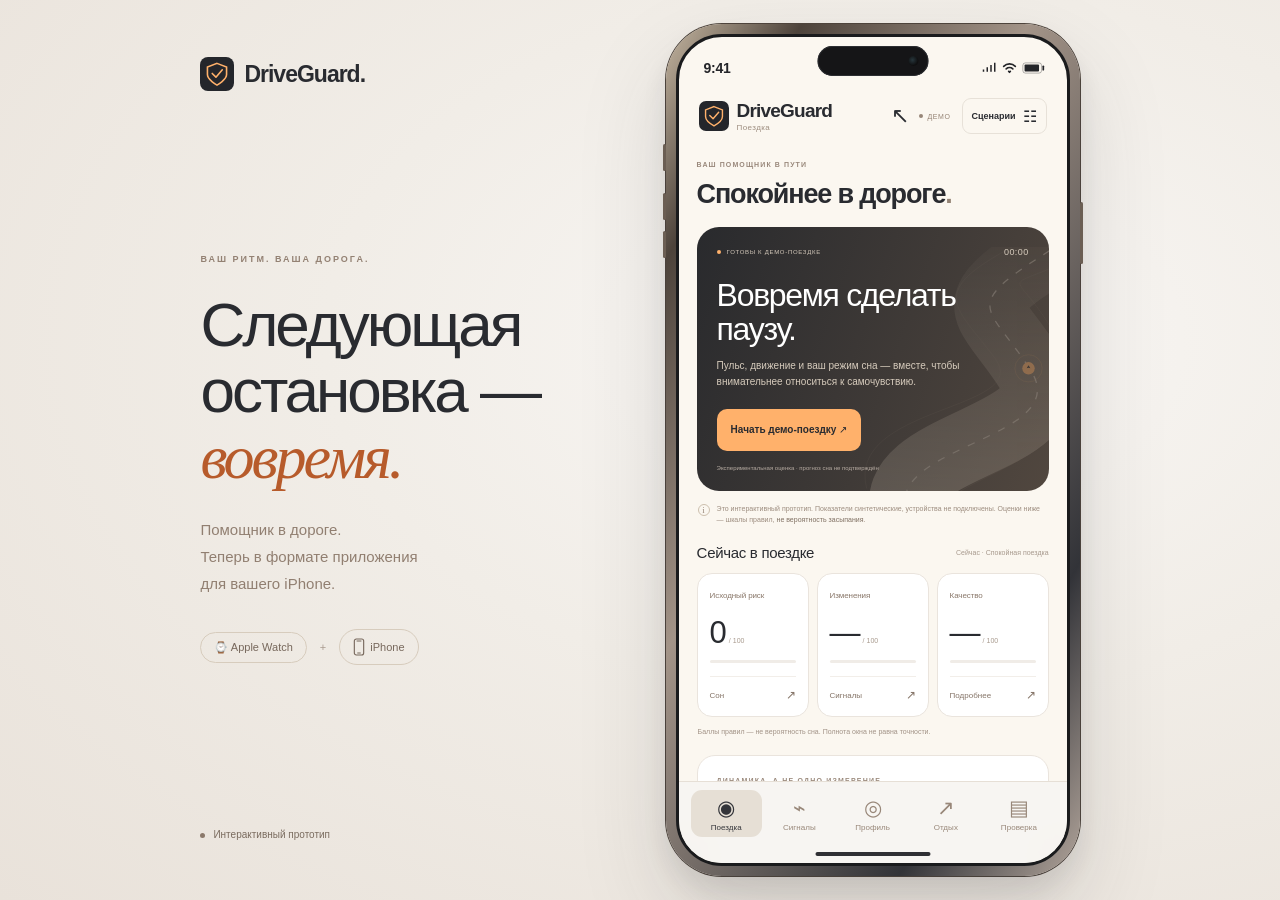
==== commit 4b36b83d: "Add files via upload" ====
--- a/demo/index.html
+++ b/demo/index.html
@@ -1,6 +1,6 @@
 <!doctype html>
 <html lang="ru">
-<head><meta charset="utf-8"><meta name="viewport" content="width=device-width,initial-scale=1"><meta name="theme-color" content="#163e33"><title>DriveGuard — вовремя сделать паузу</title><meta name="description" content="Интерактивный прототип DriveGuard: Apple Watch и iPhone, личные профили и экспериментальная оценка риска. Синтетические данные."><link rel="icon" href="favicon.svg"><link rel="stylesheet" href="styles.css"><script src="replay-data.js" defer></script><script src="app.js" defer></script></head>
+<head><meta charset="utf-8"><meta name="viewport" content="width=device-width,initial-scale=1"><meta name="theme-color" content="#292b30"><title>DriveGuard — вовремя сделать паузу</title><meta name="description" content="Интерактивный прототип DriveGuard: Apple Watch и iPhone, личные профили и экспериментальная оценка риска. Синтетические данные."><link rel="icon" href="favicon.svg"><link rel="stylesheet" href="styles.css"><script src="replay-data.js" defer></script><script src="app.js" defer></script></head>
 <body>
 <div class="phone-stage">
   <aside class="presentation" aria-label="О прототипе">
@@ -17,7 +17,7 @@
 <div class="workspace"><header><a class="app-brand" href="#dashboard"><img class="app-brand-icon" src="favicon.svg" alt="" width="30" height="30"><span>DriveGuard<small id="pageName">Поездка</small></span></a><div class="header-actions"><a href="../index.html" aria-label="Вернуться на лендинг" title="Вернуться на лендинг" style="font-size:22px;line-height:1;padding:6px">↖</a><span class="demo-tag"><i></i>ДЕМО</span><button id="openLab" class="button quiet">Сценарии <span>☷</span></button></div></header>
 <main id="main" tabindex="-1">
 <section id="dashboard" class="page"><div class="page-title"><div><span class="eyebrow">ВАШ ПОМОЩНИК В ПУТИ</span><h1>Спокойнее в дороге<span>.</span></h1></div><span class="edition">WATCH + IPHONE<br><strong>Без камер</strong></span></div>
-<div class="hero"><div class="hero-copy"><div class="hero-top"><span class="live-dot"></span><span id="tripState">ГОТОВЫ К ДЕМО-ПОЕЗДКЕ</span><span class="hero-time" id="tripClock">00:00</span></div><h2 id="heroTitle">Вовремя<br>сделать паузу.</h2><p id="heroDescription">Пульс, движение и ваш режим сна — вместе, чтобы внимательнее относиться к самочувствию.</p><div class="hero-actions"><button class="button primary" id="tripToggle">Начать демо-поездку <span>↗</span></button><button class="button ghost" id="tripFinish" hidden>Завершить</button></div><span class="hero-foot">Экспериментальная оценка · прогноз сна не подтверждён</span></div><div class="road-art" aria-hidden="true"><svg viewBox="0 0 500 360"><defs><linearGradient id="roadGradient" x2="0" y2="1"><stop stop-color="#b6cfb6" stop-opacity=".1"/><stop offset="1" stop-color="#cde69f" stop-opacity=".55"/></linearGradient></defs><path d="M100 400C60 290 370 280 300 170S180 70 340-30" fill="none" stroke="url(#roadGradient)" stroke-width="115"/><path d="M100 400C60 290 370 280 300 170S180 70 340-30" fill="none" stroke="#d8ecba" stroke-opacity=".7" stroke-width="2" stroke-dasharray="12 15"/><path d="M35 360C0 225 305 235 242 150S130 45 270-30M165 400C130 345 438 315 356 145S225 65 405-30" fill="none" stroke="#76937a" stroke-opacity=".35"/><circle cx="296" cy="166" r="10" fill="#d4f477"/><circle cx="296" cy="166" r="22" fill="none" stroke="#d4f477" stroke-opacity=".3"/><path d="m293 166 3-5 3 5-3-1z" fill="#133c32"/></svg><div class="device-chip"><span>◉</span><div>Apple Watch + iPhone<small>Демонстрация сигналов</small></div><span class="chip-dot"></span></div><span class="art-coordinate">55°45′ N &nbsp; / &nbsp; ВАШ МАРШРУТ</span></div></div>
+<div class="hero"><div class="hero-copy"><div class="hero-top"><span class="live-dot"></span><span id="tripState">ГОТОВЫ К ДЕМО-ПОЕЗДКЕ</span><span class="hero-time" id="tripClock">00:00</span></div><h2 id="heroTitle">Вовремя<br>сделать паузу.</h2><p id="heroDescription">Пульс, движение и ваш режим сна — вместе, чтобы внимательнее относиться к самочувствию.</p><div class="hero-actions"><button class="button primary" id="tripToggle">Начать демо-поездку <span>↗</span></button><button class="button ghost" id="tripFinish" hidden>Завершить</button></div><span class="hero-foot">Экспериментальная оценка · прогноз сна не подтверждён</span></div><div class="road-art" aria-hidden="true"><svg viewBox="0 0 500 360"><defs><linearGradient id="roadGradient" x2="0" y2="1"><stop stop-color="#d1c5b4" stop-opacity=".1"/><stop offset="1" stop-color="#d1c5b4" stop-opacity=".55"/></linearGradient></defs><path d="M100 400C60 290 370 280 300 170S180 70 340-30" fill="none" stroke="url(#roadGradient)" stroke-width="115"/><path d="M100 400C60 290 370 280 300 170S180 70 340-30" fill="none" stroke="#ded4c8" stroke-opacity=".7" stroke-width="2" stroke-dasharray="12 15"/><path d="M35 360C0 225 305 235 242 150S130 45 270-30M165 400C130 345 438 315 356 145S225 65 405-30" fill="none" stroke="#948375" stroke-opacity=".35"/><circle cx="296" cy="166" r="10" fill="#ffb16b"/><circle cx="296" cy="166" r="22" fill="none" stroke="#ffb16b" stroke-opacity=".3"/><path d="m293 166 3-5 3 5-3-1z" fill="#25262a"/></svg><div class="device-chip"><span>◉</span><div>Apple Watch + iPhone<small>Демонстрация сигналов</small></div><span class="chip-dot"></span></div><span class="art-coordinate">55°45′ N &nbsp; / &nbsp; ВАШ МАРШРУТ</span></div></div>
 <div class="notice"><span class="notice-icon">i</span><p>Это интерактивный прототип. Показатели синтетические, устройства не подключены. Оценки ниже — шкалы правил, <strong>не вероятность засыпания</strong>.</p></div>
 <div class="section-heading"><h2>Сейчас в поездке</h2><span>Сейчас · <span id="scenarioLabel">Спокойная поездка</span></span></div>
 <div class="metric-grid"><article class="metric-card"><div class="metric-top"><span>Исходный риск</span><span class="metric-symbol">◷</span></div><div class="metric-value"><strong id="priorValue">—</strong><span id="priorUnit">/ 100</span></div><div class="meter"><i id="priorMeter"></i></div><p id="priorDescription">Сон и бодрствование — контекст до изменения сигналов.</p><a href="#profiles">Сон <span>↗</span></a></article><article class="metric-card"><div class="metric-top"><span>Изменения</span><span class="metric-symbol">⌁</span></div><div class="metric-value"><strong id="changeValue">—</strong><span>/ 100</span></div><div class="meter"><i id="changeMeter"></i></div><p id="changeDescription">Сравнение с фиксированным личным профилем.</p><a href="#analysis">Сигналы <span>↗</span></a></article><article class="metric-card"><div class="metric-top"><span>Качество</span><span class="metric-symbol">⌘</span></div><div class="metric-value"><strong id="qualityValue">—</strong><span>/ 100</span></div><div class="meter"><i id="qualityMeter"></i></div><p id="qualityDescription">Свежесть, пропуски и возможные дорожные помехи.</p><a href="#analysis">Подробнее <span>↗</span></a></article></div>
@@ -25,7 +25,7 @@
 </section>
 <section id="analysis" class="page" hidden><div class="page-title"><div><span class="eyebrow">ПОНИМАТЬ, ЧТО ПРОИСХОДИТ</span><h1>Сигналы и доверие<span>.</span></h1></div><span class="small-pill">30 с / 2 мин / 5 мин</span></div><div class="panel"><div class="panel-head"><div><h2>Окна наблюдения</h2><p>Только история до выбранного момента.</p></div><span id="analysisTime"></span></div><div class="table-scroll"><table><thead><tr><th>Окно</th><th>ЧСС, медиана</th><th>Скорость ЧСС</th><th>Изменение движения</th><th>Скорость движения</th><th>Готовность</th></tr></thead><tbody id="windowsBody"></tbody></table></div></div><div class="lower-grid"><article class="panel"><span class="eyebrow">СЕРДЕЧНЫЙ РИТМ</span><h2>ЧСС может меняться<br>в обе стороны.</h2><div id="fullChart" class="chart" role="img" aria-label="График синтетической ЧСС"></div><p class="subtle">Из BPM не вычисляются R–R или HRV. Само изменение пульса не вызывает предупреждение.</p></article><article class="panel"><span class="eyebrow">ЧАСЫ + ЗАКРЕПЛЁННЫЙ ТЕЛЕФОН</span><h2 id="roadTitle">Дорожная вибрация<br>не отделена.</h2><div class="comparison-graphic"><span>⌚<small>ЗАПЯСТЬЕ</small></span><i>⌁ ⌁ ⌁</i><span><svg class="device-phone-icon" viewBox="0 0 18 26" width="12" height="18" fill="none" aria-hidden="true"><rect x="2" y="1" width="14" height="24" rx="3" stroke="currentColor" stroke-width="1.7"/><path d="M6 4h6M7 22h4" stroke="currentColor" stroke-width="1.5" stroke-linecap="round"/></svg><small>ДЕРЖАТЕЛЬ</small></span></div><p id="roadDescription">Совпадение движений может указывать на общую вибрацию. Это основание снизить доверие, а не вычесть дорожный шум.</p><div class="inline-stat"><span>Доверие к движению</span><strong id="motionConfidence">—</strong></div></article></div><article class="coverage-note"><strong>Что значит «100% покрытия»?</strong><p>В десятисекундном окне получено достаточно отсчётов при запрошенных 20 Гц и нет существенных пропусков. Даже полностью заполненное окно может содержать дорожную тряску. Полнота не равна точности и не доказывает бодрствование.</p></article></section>
 <section id="profiles" class="page" hidden><div class="page-title"><div><span class="eyebrow">СРАВНЕНИЕ С ВАМИ, А НЕ СО СРЕДНИМ</span><h1>Личный ритм<span>.</span></h1></div><button class="button secondary" data-lab>Выбрать контекст ↗</button></div><div class="panel profile-intro"><div><span class="eyebrow">ТРИ РЕЖИМА</span><h2>Спокойствие — тоже бодрствование.</h2><p>Один профиль не подходит для покоя, активности и поездки. В приложении новый профиль собирается только после вашего подтверждения бодрствования; он не подстраивается под изменения в пути.</p></div><div class="frozen-mark">◎<span>ФИКСИРОВАННЫЙ<br>ПРОФИЛЬ</span></div></div><div class="metric-grid" id="profileCards"></div><div class="lower-grid"><article class="panel"><span class="eyebrow">ИСТОРИЯ СНА</span><h2>Контекст перед дорогой</h2><div id="sleepContext"></div><p class="subtle">В нативном приложении — отдельное разрешение HealthKit. Пересечения сна объединяются, бодрствование и время в постели не добавляются. Здесь — учебные значения.</p></article><article class="panel"><span class="eyebrow">КАК СОЗДАЁТСЯ ПРОФИЛЬ</span><h2>Явно. Стабильно. Локально.</h2><ol class="steps"><li>Выбрать режим и подтвердить бодрствование заранее или на стоянке.</li><li>Собрать 5 минут стабильных данных. Нарастающий тренд отклоняется.</li><li>Зафиксировать профиль на часах на 7 дней. Пересборка — только явно.</li></ol><button class="button secondary" id="tryCalibration">Показать сбор профиля ↗</button></article></div></section>
-<section id="places" class="page" hidden><div class="page-title"><div><span class="eyebrow">ПАУЗА — ЧАСТЬ МАРШРУТА</span><h1>Время для остановки<span>.</span></h1><p>Учебные места. Адреса, расстояния и маршрут вымышлены.</p></div><span class="small-pill">Без геолокации</span></div><div class="places-layout"><div class="map-demo" role="img" aria-label="Схема вымышленного маршрута с тремя местами отдыха"><svg viewBox="0 0 600 520"><rect width="600" height="520" fill="#e8ecdf"/><path d="M-10 120 620 250M-10 400 620 260M160-10 200 540M430-10 380 540" stroke="#fff" stroke-width="22"/><path d="M-10 120 620 250M-10 400 620 260M160-10 200 540M430-10 380 540" stroke="#ced4c4" stroke-width="1"/><path d="M100 470C130 380 460 390 370 250S220 140 400 20" fill="none" stroke="#a8c4a0" stroke-width="70"/><path d="M100 470C130 380 460 390 370 250S220 140 400 20" fill="none" stroke="#1c5845" stroke-width="6" stroke-dasharray="8 5"/><g fill="#163e33" stroke="#fff" stroke-width="4"><circle cx="368" cy="252" r="18"/><circle cx="304" cy="157" r="18"/><circle cx="277" cy="371" r="18"/></g><g fill="#fff" font-size="14" text-anchor="middle" font-family="sans-serif"><text x="368" y="257">1</text><text x="304" y="162">2</text><text x="277" y="376">3</text></g><circle cx="112" cy="446" r="12" fill="#c5ec6a" stroke="#163e33" stroke-width="4"/></svg><span class="map-label">СХЕМА ДЕМО-МАРШРУТА</span></div><div id="placeCards" class="place-cards"></div></div></section>
+<section id="places" class="page" hidden><div class="page-title"><div><span class="eyebrow">ПАУЗА — ЧАСТЬ МАРШРУТА</span><h1>Время для остановки<span>.</span></h1><p>Учебные места. Адреса, расстояния и маршрут вымышлены.</p></div><span class="small-pill">Без геолокации</span></div><div class="places-layout"><div class="map-demo" role="img" aria-label="Схема вымышленного маршрута с тремя местами отдыха"><svg viewBox="0 0 600 520"><rect width="600" height="520" fill="#ece6df"/><path d="M-10 120 620 250M-10 400 620 260M160-10 200 540M430-10 380 540" stroke="#fff" stroke-width="22"/><path d="M-10 120 620 250M-10 400 620 260M160-10 200 540M430-10 380 540" stroke="#d8cec0" stroke-width="1"/><path d="M100 470C130 380 460 390 370 250S220 140 400 20" fill="none" stroke="#bcb1a8" stroke-width="70"/><path d="M100 470C130 380 460 390 370 250S220 140 400 20" fill="none" stroke="#37383d" stroke-width="6" stroke-dasharray="8 5"/><g fill="#292b30" stroke="#fff" stroke-width="4"><circle cx="368" cy="252" r="18"/><circle cx="304" cy="157" r="18"/><circle cx="277" cy="371" r="18"/></g><g fill="#fff" font-size="14" text-anchor="middle" font-family="sans-serif"><text x="368" y="257">1</text><text x="304" y="162">2</text><text x="277" y="376">3</text></g><circle cx="112" cy="446" r="12" fill="#ffb16b" stroke="#292b30" stroke-width="4"/></svg><span class="map-label">СХЕМА ДЕМО-МАРШРУТА</span></div><div id="placeCards" class="place-cards"></div></div></section>
 <section id="protocol" class="page" hidden><div class="page-title"><div><span class="eyebrow">ПРОВЕРИТЬ, ПРЕЖДЕ ЧЕМ ОБЕЩАТЬ</span><h1>От гипотезы к данным<span>.</span></h1></div><button id="exportLog" class="button secondary">Экспорт журнала ↓</button></div><div class="validation-banner"><span>3–5</span><div><h2>Минуты до события — цель исследования.</h2><p>Независимых моментов засыпания в этом демо нет. Экстраполяция индекса не подтверждает прогноз сна.</p></div></div><div class="metric-grid"><article class="metric-card"><span class="eyebrow">ОБНАРУЖЕННЫЕ ЭПИЗОДЫ</span><div class="metric-value"><strong>—</strong></div><p>Нужны независимо размеченные события и доля обнаружений в окне 180–300 секунд.</p></article><article class="metric-card"><span class="eyebrow">ЛОЖНЫЕ ТРЕВОГИ / ЧАС</span><div class="metric-value"><strong>—</strong></div><p>Только часы пригодного наблюдения с достаточным последующим контролем.</p></article><article class="metric-card"><span class="eyebrow">ФАКТИЧЕСКОЕ ОПЕРЕЖЕНИЕ</span><div class="metric-value"><strong>—</strong></div><p>Время от предупреждения до независимого события; поздние сигналы считаются отдельно.</p></article></div><div class="lower-grid"><article class="panel"><h2>Проверка в контролируемых условиях</h2><ol class="steps"><li>Независимая разметка сна, например EEG. Без камер.</li><li>Разделение участников и поездок между настройкой и проверкой.</li><li>Отдельный учёт пропусков сигнала, дорожной вибрации и ложных тревог.</li><li>Обычную дорогу не использовать для провоцирования засыпания.</li></ol><a class="text-link" href="../validation/index.html">Полный протокол ↗</a></article><article class="panel"><div class="panel-head"><h2>Журнал демо-сессии</h2><button class="text-button" id="clearLog">Очистить</button></div><ol id="eventLog" class="event-log"><li>Событий пока нет.</li></ol><p class="subtle">Действия этой страницы. Не клинические наблюдения.</p></article></div></section>
 <footer><span><img class="footer-logo" src="favicon.svg" alt="" width="22" height="22">DriveGuard<span class="brand-period">.</span> <small>ВНИМАНИЕ К СЕБЕ В ПУТИ</small></span><p>Экспериментальный прототип / 2026</p></footer>
 </main></div><div class="home-indicator" aria-hidden="true"></div></div></div></div>
--- a/demo/styles.css
+++ b/demo/styles.css
@@ -1,4 +1,4 @@
-:root{--ink:#193f34;--muted:#7b887a;--paper:#f5f6ef;--line:#e4e8de;--lime:#d6f57b;--white:#fff;font-family:-apple-system,BlinkMacSystemFont,"Segoe UI",sans-serif;color:var(--ink);background:#e9ede3;font-synthesis:none}*{box-sizing:border-box}body{margin:0}button,input,select{font:inherit}button,a,input,select{-webkit-tap-highlight-color:transparent}button,a{touch-action:manipulation}a{color:inherit;text-decoration:none}button{cursor:pointer}button:disabled{opacity:.45;cursor:default}:focus-visible{outline:2px solid #82a640;outline-offset:3px}[hidden]{display:none!important}.phone-stage{min-height:100dvh;display:flex;align-items:center;justify-content:center;gap:clamp(60px,9vw,165px);padding:24px 50px;background:radial-gradient(ellipse at 70% 38%,#f8faf4 0,#eef1e7 45%,#e2e8db 100%)}.presentation{width:350px;align-self:stretch;display:flex;flex-direction:column;justify-content:space-between;padding:33px 0;max-height:900px}.presentation-brand{display:flex;align-items:center;gap:10px;font-size:23px;font-weight:650;letter-spacing:-1px}.presentation-brand>span{font-size:16px;letter-spacing:-2px;width:34px;height:34px;display:grid;place-items:center;color:#cfef84;border-radius:10px;background:var(--ink)}.eyebrow{display:block;font-size:9px;font-weight:600;letter-spacing:1.5px;line-height:1.6}.presentation-copy>.eyebrow{font-size:9px;color:#839076;letter-spacing:2px}.presentation-copy>h2{font-size:62px;letter-spacing:-3px;line-height:1.06;font-weight:400;margin:26px 0}.presentation-copy em{font-family:Georgia,serif;font-weight:400;color:#7a9659}.presentation-copy>p{font-size:15px;line-height:1.8;font-weight:400;color:#7d8c76;margin:0}.presentation-devices{display:flex;align-items:center;gap:13px;margin-top:32px;font-size:11px;color:#66795a}.presentation-devices>span{border:1px solid #cbd5bf;padding:8px 13px;border-radius:30px}.presentation-devices>i{font-style:normal;color:#9daa90}.presentation-note{font-size:10px;color:#657a5e;line-height:1.7}.presentation-dot{display:inline-block;width:5px;height:5px;border-radius:50%;background:#7f9d59;margin-right:8px}.presentation-note-sub{display:block;font-size:9px;color:#9aa48d;margin:5px 0 0 13px}.phone-device{position:relative;width:414px;height:min(870px,calc(100dvh - 48px));min-height:570px;flex-shrink:0;border-radius:56px;padding:10px;background:linear-gradient(120deg,#b4b7b1,#414840 15%,#969a91 40%,#303a31 80%,#a7ada0);box-shadow:0 40px 90px #203e3626,0 15px 25px #23382d18,0 0 0 1px #45503e;isolation:isolate}.phone-screen{height:100%;width:100%;position:relative;border:3px solid #17201a;border-radius:46px;background:var(--paper);overflow:hidden;display:flex;flex-direction:column}.phone-buttons:before{content:"";position:absolute;left:-3px;top:120px;width:3px;height:27px;background:#5b6757;border-radius:3px;box-shadow:0 49px #5b6757,0 87px #5b6757}.phone-buttons:after{content:"";position:absolute;right:-3px;top:178px;width:3px;height:62px;background:#5b6757;border-radius:3px}.ios-status{height:53px;flex-shrink:0;position:relative;display:flex;align-items:center;justify-content:space-between;padding:9px 22px 0 25px;font-size:14px;font-weight:600;letter-spacing:-.3px;color:#202d22}.dynamic-island{position:absolute;top:9px;left:50%;transform:translateX(-50%);width:111px;height:30px;background:#131916;border-radius:30px;box-shadow:inset 0 0 0 1px #2b332c}.dynamic-island:after{content:"";position:absolute;right:10px;top:10px;background:radial-gradient(circle at 40% 40%,#27363c,#0d1210 65%);width:10px;height:10px;border-radius:50%}.ios-indicators{display:flex;gap:5px;align-items:center}.ios-indicators svg{width:15px;height:12px}.ios-indicators .battery{width:23px}.workspace{display:flex;flex-direction:column;min-height:0;flex:1;padding-bottom:81px}.workspace>header{height:57px;flex-shrink:0;display:flex;align-items:center;justify-content:space-between;padding:0 20px 5px;gap:8px}.app-brand{display:flex;align-items:center;gap:8px;font-size:19px;font-weight:650;letter-spacing:-.8px}.app-brand-icon{font-size:14px;font-weight:500;letter-spacing:-2px;border:1px solid #c6d5b8;border-radius:9px;height:30px;width:30px;display:grid;place-items:center;color:#68854d}.app-brand small{display:block;font-size:8px;letter-spacing:.4px;font-weight:400;color:#8b9981;margin-top:1px}.header-actions{display:flex;align-items:center;gap:4px}.demo-tag{display:flex;align-items:center;gap:4px;font-size:7px;font-weight:500;letter-spacing:.6px;color:#819077;margin-right:7px}.demo-tag i{height:4px;width:4px;border-radius:50%;background:#8da966}.button{border:0;min-height:44px;display:inline-flex;align-items:center;justify-content:center;gap:15px;border-radius:11px;font-size:12px;font-weight:600;padding:12px 17px;transition:background .15s}.button:hover{filter:brightness(.96)}.button span{font-size:17px;margin-left:auto}.primary{background:var(--lime);color:var(--ink)}.secondary{background:#e9efde;color:var(--ink)}.quiet{background:transparent;color:var(--ink)}.ghost{background:#315746;color:#e5eddb}.header-actions .button{min-height:36px;padding:7px 9px;font-size:9px;gap:7px;border:1px solid #e2e7d8;border-radius:9px}.header-actions .button span{font-size:16px}.icon-button{height:33px;width:33px;border-radius:8px;border:1px solid var(--line);background:transparent;color:var(--ink);font-size:18px;flex-shrink:0}.text-button{border:0;background:none;color:var(--muted);font-size:10px;padding:8px}.sidebar{position:absolute;inset:auto 0 0;height:82px;padding:8px 12px 20px;background:#f7f9f0f5;backdrop-filter:blur(20px);border-top:1px solid #e1e7d5;z-index:8}.sidebar>.brand,.side-caption,.side-bottom{display:none}.sidebar nav{display:grid;grid-template-columns:repeat(5,1fr);gap:2px}.sidebar nav a{display:flex;flex-direction:column;align-items:center;justify-content:center;gap:3px;height:47px;border-radius:11px;font-size:8px;color:#89967b;font-weight:500;letter-spacing:.05px}.sidebar nav a>span{font-size:21px;height:24px;display:grid;place-items:center;font-weight:400;line-height:1}.sidebar nav a small{display:none}.sidebar nav a.active{color:#244a35;background:#e3edce}.home-indicator{height:4px;position:absolute;bottom:7px;left:50%;transform:translateX(-50%);width:115px;border-radius:8px;background:#263d2c;z-index:10}.skip{position:absolute;left:-9999px;z-index:12;background:var(--lime);padding:12px}.skip:focus{left:12px;top:60px}main{flex:1;overflow-y:auto;overscroll-behavior:contain;padding:11px 18px 20px;scrollbar-width:none;min-height:0}main::-webkit-scrollbar{display:none}.page-title{display:flex;justify-content:space-between;align-items:center;gap:10px;margin:1px 0 18px}.page-title .eyebrow{font-size:7px;color:#89977d;letter-spacing:1.1px}h1{font-size:27px;font-weight:550;letter-spacing:-1.15px;line-height:1.12;margin:9px 0 0}h1>span{color:#8ca764}h2{font-size:20px;font-weight:500;letter-spacing:-.7px;line-height:1.2;margin:9px 0 13px}p{font-size:11px;line-height:1.7;color:var(--muted);margin:9px 0}.edition{display:none}.hero{position:relative;overflow:hidden;border-radius:22px;background:linear-gradient(110deg,#173f33,#355b43);color:#fff;min-height:248px}.hero-copy{padding:20px 20px 18px;position:relative;z-index:1}.hero-top{display:flex;align-items:center;gap:6px;font-size:6px;letter-spacing:.7px;color:#c8d9ba;white-space:nowrap}.live-dot{height:4px;width:4px;background:var(--lime);border-radius:50%;flex-shrink:0}.hero-time{margin-left:auto;font-size:9px;letter-spacing:.4px;font-variant-numeric:tabular-nums}.hero h2{font-size:32px;font-weight:400;letter-spacing:-1.3px;line-height:1.04;max-width:285px;margin:22px 0 12px}.hero p{color:#c4d5bd;font-size:10px;line-height:1.65;max-width:248px;min-height:32px}.hero-actions{display:flex;gap:7px;align-items:center;margin-top:18px}.hero .button{font-size:10px;padding:11px 14px;min-height:42px;border-radius:10px}.hero .ghost{padding:11px}.hero-foot{display:block;margin-top:13px;font-size:6px;line-height:1.5;color:#a9c09e}.road-art{position:absolute;right:-106px;top:20px;width:310px;height:260px;opacity:.38;pointer-events:none}.road-art>svg{position:absolute;width:100%;height:100%;inset:0}.device-chip,.art-coordinate{display:none}.notice{display:flex;gap:7px;margin:12px 1px 19px;align-items:flex-start}.notice p{font-size:7px;line-height:1.6;margin:0;color:#8c9783}.notice strong{font-weight:500;color:#6d8060}.notice-icon{font:9px Georgia,serif;border:1px solid #bdcbb0;border-radius:50%;width:12px;height:12px;line-height:10px;text-align:center;flex-shrink:0;color:#8a9b78;margin-top:1px}.section-heading{display:flex;align-items:center;justify-content:space-between;gap:9px;margin-bottom:11px}.section-heading h2{font-size:15px;letter-spacing:-.3px;white-space:nowrap;margin:0}.section-heading>span{font-size:7px;color:#9aa48e;max-width:145px;text-align:right;line-height:1.5}.metric-grid{display:grid;grid-template-columns:repeat(3,minmax(0,1fr));gap:8px}.metric-card{min-width:0;padding:13px 12px;background:#fff;border:1px solid #e5eadd;border-radius:15px}.metric-top{display:flex;align-items:center;justify-content:space-between;min-height:16px;font-size:8px;letter-spacing:-.1px;color:#758769}.metric-symbol{display:none}.metric-value{display:flex;gap:3px;align-items:baseline;font-variant-numeric:tabular-nums;margin:13px 0 10px}.metric-value strong{font-size:31px;line-height:1.1;letter-spacing:-1px;font-weight:400}.metric-value>span{font-size:7px;color:#9ba78f}.meter{height:3px;background:#edf1e6;overflow:hidden;border-radius:4px}.meter i{display:block;width:0;height:100%;background:#9cba76;transition:width .3s}.meter i.elevated{background:#c89a57}.metric-card p{font-size:10px}.metric-card>a{display:flex;justify-content:space-between;align-items:center;margin-top:13px;padding-top:10px;border-top:1px solid #eff2e9;min-height:27px;font-size:8px;gap:4px;color:#718565}.metric-card>a>span{font-size:12px}#dashboard>.metric-grid .metric-card p{display:none}.risk-caption{font-size:7px;color:#94a087;line-height:1.6;margin:9px 1px 17px}.lower-grid{display:grid;grid-template-columns:1fr;gap:13px;margin-top:16px}.panel{padding:19px;background:white;border:1px solid #e5eadd;border-radius:18px;min-width:0}.panel .eyebrow{font-size:7px;letter-spacing:1.2px;color:#8d9b7c}.panel-head{display:flex;justify-content:space-between;align-items:center;gap:10px;margin-bottom:12px}.panel-head h2{font-size:17px;margin:5px 0 0;letter-spacing:-.45px}.panel-head p{font-size:10px;margin:6px 0 0}.small-pill{font-size:7px;padding:5px 7px;border:1px solid #dde6cf;background:#f4f7ed;color:#85986e;border-radius:6px;white-space:nowrap}.chart{height:100px;width:100%;min-height:80px;margin-top:17px}.chart svg{width:100%;height:100%;overflow:visible}.empty-state{font-size:9px;color:#a2ad95;text-align:center;padding:34px 10px}.chart-caption{display:flex;justify-content:space-between;gap:10px;font-size:7px;color:#a1ac94;margin:7px 0 13px}.playback{display:flex;gap:7px;align-items:center;border-top:1px solid #edf1e5;padding-top:14px}.playback .icon-button{height:29px;width:27px;font-size:16px}.playback input{width:100%;min-width:30px;accent-color:#7e9d55;height:20px}.speed-label{display:flex;gap:4px;align-items:center;white-space:nowrap;font-size:7px;color:#95a28a}.speed-label select{font-size:8px;background:white;color:var(--ink);border:1px solid var(--line);padding:5px 2px;border-radius:5px}.timeline-note{display:block;font-size:7px;color:#a0aa92;margin-top:9px}.recommendation{position:relative;background:#e8eedb;border-color:#e1e8d5;padding:22px;min-height:220px}.recommend-icon{position:absolute;top:24px;right:22px;width:35px;height:35px;border:1px solid #adc191;border-radius:50%;display:grid;place-items:center;font-size:22px}.recommendation h2{font-size:24px;letter-spacing:-.7px;max-width:232px;margin:23px 0 10px}.recommendation p{font-size:10px;line-height:1.7;max-width:260px}.recommendation .button{width:100%;background:#d7e3c1;min-height:40px;font-size:10px;margin-top:12px}.recommendation.alerted{background:#f3e7d1;border-color:#dfcfae}.table-scroll{overflow-x:auto;margin-right:-6px}table{border-collapse:collapse;width:100%;font-size:10px;white-space:nowrap}th{font-size:8px;color:#899a7d;font-weight:400;text-align:left;padding:11px 9px;border-bottom:1px solid var(--line)}td{padding:17px 9px;border-bottom:1px solid #edf1e5}tr:last-child td{border-bottom:0}.subtle{font-size:9px;line-height:1.7;color:#91a084}.comparison-graphic{display:flex;align-items:center;justify-content:space-around;border:1px solid var(--line);border-radius:12px;padding:18px;margin:20px 0}.comparison-graphic>span{display:flex;flex-direction:column;align-items:center;font-size:30px;gap:7px}.comparison-graphic small{font-size:7px;letter-spacing:1px}.comparison-graphic>i{font-style:normal;color:#b2c49d;font-size:18px}.inline-stat{display:flex;justify-content:space-between;align-items:center;border-top:1px solid var(--line);padding-top:15px;margin-top:18px;font-size:10px}.inline-stat strong{font-size:20px;font-weight:400}.coverage-note{padding:20px;border:1px solid #dce5d0;border-radius:15px;margin-top:15px}.coverage-note strong{font-size:12px;font-weight:500}.coverage-note p{font-size:10px;margin-bottom:0}.profile-intro{padding:22px;margin-bottom:16px}.profile-intro h2{font-size:24px;margin-top:13px}.profile-intro p{font-size:10px}.frozen-mark{display:none}#profiles .metric-grid{grid-template-columns:1fr;gap:11px}.profile-card{padding:20px;position:relative}.profile-card.selected{border-color:#a8bf88;background:#fdfff8}.profile-card .eyebrow{font-size:7px;color:#91a17e}.profile-card h2{font-size:20px;max-width:210px;margin:10px 0}.profile-card .metric-value{position:absolute;top:21px;right:19px;display:flex;align-items:baseline;gap:4px}.profile-card .metric-value strong{font-size:28px}.profile-card .metric-value>span{font-size:7px}.profile-card p{font-size:9px;margin:12px 0 0}.profile-card .small-pill{font-size:7px;display:inline-block;margin-top:5px}.profile-data{display:flex;justify-content:space-between;align-items:center;gap:12px;border-bottom:1px solid var(--line);font-size:10px;padding:13px 0}.profile-data strong{font-weight:500}.steps{list-style:none;padding:0;counter-reset:step;margin:20px 0 4px}.steps li{counter-increment:step;position:relative;padding:0 0 19px 29px;font-size:10px;line-height:1.75;color:#809073}.steps li:before{content:counter(step,decimal-leading-zero);font-size:8px;color:#91a773;position:absolute;top:2px;left:0}.page-title>.button{min-height:34px;max-width:100px;font-size:8px;padding:8px}.page-title>.small-pill{display:none}.places-layout{display:grid;gap:14px}.map-demo{height:250px;position:relative;overflow:hidden;border-radius:18px;border:1px solid #dce4d0}.map-demo>svg{position:absolute;inset:0;width:100%;height:100%;object-fit:cover}.map-label{position:absolute;bottom:14px;left:15px;font-size:7px;letter-spacing:.6px;background:white;padding:7px 10px;border:1px solid var(--line);border-radius:5px}.place-cards{display:grid;gap:12px}.place-card{padding:19px 21px;background:white;border:1px solid var(--line);border-radius:16px}.place-number{font-size:7px;letter-spacing:1px;color:#96a481}.place-card h2{font-size:21px;margin:10px 0}.place-card p{font-size:10px}.place-card .button{font-size:10px;min-height:36px;margin-top:6px}.validation-banner{display:flex;align-items:flex-start;gap:17px;background:#e6edd9;border-radius:17px;padding:23px;margin-bottom:16px}.validation-banner>span{font-size:42px;letter-spacing:-2px;font-weight:300;line-height:1.1;white-space:nowrap}.validation-banner h2{font-size:16px;letter-spacing:-.35px;margin-top:0}.validation-banner p{font-size:9px;margin:9px 0 0}#protocol .metric-grid{grid-template-columns:1fr}#protocol .metric-card{padding:19px}#protocol .metric-card>.eyebrow{font-size:7px;color:#8b9b78}#protocol .metric-value{margin:9px 0}#protocol .metric-card p{font-size:10px;margin:5px 0}.event-log{padding:0;list-style:none;max-height:250px;overflow:auto}.event-log li{font-size:10px;color:#86957a;line-height:1.7;padding:10px 0;border-bottom:1px solid var(--line)}.event-log li time{display:block;font-size:7px;color:#a2ae93;margin-bottom:4px}.text-link{font-size:10px;border-bottom:1px solid #9baf83;padding-bottom:4px}footer{display:flex;align-items:center;justify-content:space-between;gap:15px;margin-top:24px;padding:17px 0 5px;border-top:1px solid var(--line)}footer>span{font-size:14px;letter-spacing:-.5px;font-weight:600}footer .brand-period{color:#8ca75d}footer small{display:none}footer p{font-size:6px;color:#a8b19a}dialog{position:fixed;inset:auto;left:var(--phone-center,50vw);bottom:calc(var(--phone-bottom,0px) + 12px);transform:translateX(-50%);width:calc(var(--phone-width,390px) - 20px);max-width:400px;max-height:calc(var(--phone-height,90dvh) - 76px);margin:0;padding:25px 23px 26px;border:1px solid #e8eddf;border-radius:25px;color:var(--ink);background:#fbfcf6;box-shadow:0 -10px 55px #13372822;overflow:auto;scrollbar-width:thin}dialog::backdrop{background:#15352775;backdrop-filter:blur(3px);clip-path:inset(var(--phone-top,0px) var(--phone-right,0px) var(--phone-bottom,0px) var(--phone-left,0px) round 44px)}.dialog-head{display:flex;justify-content:space-between;align-items:flex-start;gap:10px}.dialog-head h2{font-size:24px;letter-spacing:-.8px;margin:8px 0 12px}.dialog-head .eyebrow{font-size:7px;color:#8a9c76}.dialog-head .icon-button{border:0;font-size:24px}.lab-dialog>p{font-size:10px}.lab-dialog>label{display:block;font-size:10px;margin:22px 0 10px}.lab-dialog select{width:100%;border:1px solid #dde6d0;background:#f1f5e9;color:var(--ink);border-radius:9px;padding:13px 9px;font-size:10px;min-height:44px}.lab-hint{font-size:9px;color:#839372;line-height:1.7;background:#edf3e1;padding:13px;border-radius:11px;margin:22px 0}.lab-dialog>.button{width:100%;font-size:11px;min-height:44px}.rest-dialog{text-align:center;padding:32px 23px 22px}.rest-dialog>.eyebrow{font-size:7px;color:#8c9e78}.rest-icon{font-size:32px;display:grid;place-items:center;width:60px;height:60px;margin:21px auto;border:1px solid #abc48b;border-radius:50%;background:#edf5df}.rest-dialog h2{font-size:27px;letter-spacing:-1px}.rest-dialog p{font-size:11px;margin-bottom:23px}.rest-dialog .button{display:flex;width:100%;margin-top:9px;min-height:44px;font-size:11px}.toast{position:fixed;z-index:20;left:var(--phone-center,50vw);bottom:calc(var(--phone-bottom,0px) + 94px);transform:translateX(-50%);width:calc(var(--phone-width,390px) - 35px);max-width:370px;background:#224b3cf5;color:#f1f7e7;padding:14px 18px;border:1px solid #5e7b54;border-radius:14px;box-shadow:0 6px 35px #153a3522;font-size:10px;text-align:center;line-height:1.6}
+:root{--ink:#292b30;--muted:#917f71;--paper:#fbf7f0;--line:#eae4dc;--lime:#ffb16b;--white:#fff;font-family:-apple-system,BlinkMacSystemFont,"Segoe UI",sans-serif;color:var(--ink);background:#eee9e2;font-synthesis:none}*{box-sizing:border-box}body{margin:0}button,input,select{font:inherit}button,a,input,select{-webkit-tap-highlight-color:transparent}button,a{touch-action:manipulation}a{color:inherit;text-decoration:none}button{cursor:pointer}button:disabled{opacity:.45;cursor:default}:focus-visible{outline:2px solid #827264;outline-offset:3px}[hidden]{display:none!important}.phone-stage{min-height:100dvh;display:flex;align-items:center;justify-content:center;gap:clamp(60px,9vw,165px);padding:24px 50px;background:radial-gradient(ellipse at 70% 38%,#f9f7f5 0,#f1ede7 45%,#e9e2da 100%)}.presentation{width:350px;align-self:stretch;display:flex;flex-direction:column;justify-content:space-between;padding:33px 0;max-height:900px}.presentation-brand{display:flex;align-items:center;gap:10px;font-size:23px;font-weight:650;letter-spacing:-1px}.presentation-brand>span{font-size:16px;letter-spacing:-2px;width:34px;height:34px;display:grid;place-items:center;color:#ffb16b;border-radius:10px;background:var(--ink)}.eyebrow{display:block;font-size:9px;font-weight:600;letter-spacing:1.5px;line-height:1.6}.presentation-copy>.eyebrow{font-size:9px;color:#938173;letter-spacing:2px}.presentation-copy>h2{font-size:62px;letter-spacing:-3px;line-height:1.06;font-weight:400;margin:26px 0}.presentation-copy em{font-family:Georgia,serif;font-weight:400;color:#b75b2b}.presentation-copy>p{font-size:15px;line-height:1.8;font-weight:400;color:#917f71;margin:0}.presentation-devices{display:flex;align-items:center;gap:13px;margin-top:32px;font-size:11px;color:#77685c}.presentation-devices>span{border:1px solid #d7ccbd;padding:8px 13px;border-radius:30px}.presentation-devices>i{font-style:normal;color:#aa9c90}.presentation-note{font-size:10px;color:#7a6b5e;line-height:1.7}.presentation-dot{display:inline-block;width:5px;height:5px;border-radius:50%;background:#8b796b;margin-right:8px}.presentation-note-sub{display:block;font-size:9px;color:#a6978b;margin:5px 0 0 13px}.phone-device{position:relative;width:414px;height:min(870px,calc(100dvh - 48px));min-height:570px;flex-shrink:0;border-radius:56px;padding:10px;background:linear-gradient(120deg,#c6b7a2,#4d433b 15%,#a39488 40%,#323338 80%,#b2a59b);box-shadow:0 40px 90px #2c2e3226,0 15px 25px #2b2c3018,0 0 0 1px #50463e;isolation:isolate}.phone-screen{height:100%;width:100%;position:relative;border:3px solid #1a1b1d;border-radius:46px;background:var(--paper);overflow:hidden;display:flex;flex-direction:column}.phone-buttons:before{content:"";position:absolute;left:-3px;top:120px;width:3px;height:27px;background:#6b5e53;border-radius:3px;box-shadow:0 49px #6b5e53,0 87px #6b5e53}.phone-buttons:after{content:"";position:absolute;right:-3px;top:178px;width:3px;height:62px;background:#6b5e53;border-radius:3px}.ios-status{height:53px;flex-shrink:0;position:relative;display:flex;align-items:center;justify-content:space-between;padding:9px 22px 0 25px;font-size:14px;font-weight:600;letter-spacing:-.3px;color:#242529}.dynamic-island{position:absolute;top:9px;left:50%;transform:translateX(-50%);width:111px;height:30px;background:#151517;border-radius:30px;box-shadow:inset 0 0 0 1px #2c2e32}.dynamic-island:after{content:"";position:absolute;right:10px;top:10px;background:radial-gradient(circle at 40% 40%,#27363c,#0f0f10 65%);width:10px;height:10px;border-radius:50%}.ios-indicators{display:flex;gap:5px;align-items:center}.ios-indicators svg{width:15px;height:12px}.ios-indicators .battery{width:23px}.workspace{display:flex;flex-direction:column;min-height:0;flex:1;padding-bottom:81px}.workspace>header{height:57px;flex-shrink:0;display:flex;align-items:center;justify-content:space-between;padding:0 20px 5px;gap:8px}.app-brand{display:flex;align-items:center;gap:8px;font-size:19px;font-weight:650;letter-spacing:-.8px}.app-brand-icon{font-size:14px;font-weight:500;letter-spacing:-2px;border:1px solid #d4c8b9;border-radius:9px;height:30px;width:30px;display:grid;place-items:center;color:#77685b}.app-brand small{display:block;font-size:8px;letter-spacing:.4px;font-weight:400;color:#9c8c7e;margin-top:1px}.header-actions{display:flex;align-items:center;gap:4px}.demo-tag{display:flex;align-items:center;gap:4px;font-size:7px;font-weight:500;letter-spacing:.6px;color:#948273;margin-right:7px}.demo-tag i{height:4px;width:4px;border-radius:50%;background:#978678}.button{border:0;min-height:44px;display:inline-flex;align-items:center;justify-content:center;gap:15px;border-radius:11px;font-size:12px;font-weight:600;padding:12px 17px;transition:background .15s}.button:hover{filter:brightness(.96)}.button span{font-size:17px;margin-left:auto}.primary{background:var(--lime);color:var(--ink)}.secondary{background:#ece7e1;color:var(--ink)}.quiet{background:transparent;color:var(--ink)}.ghost{background:#4d433b;color:#eae5de}.header-actions .button{min-height:36px;padding:7px 9px;font-size:9px;gap:7px;border:1px solid #e7e1d8;border-radius:9px}.header-actions .button span{font-size:16px}.icon-button{height:33px;width:33px;border-radius:8px;border:1px solid var(--line);background:transparent;color:var(--ink);font-size:18px;flex-shrink:0}.text-button{border:0;background:none;color:var(--muted);font-size:10px;padding:8px}.sidebar{position:absolute;inset:auto 0 0;height:82px;padding:8px 12px 20px;background:#f7f5f2f5;backdrop-filter:blur(20px);border-top:1px solid #e6dfd6;z-index:8}.sidebar>.brand,.side-caption,.side-bottom{display:none}.sidebar nav{display:grid;grid-template-columns:repeat(5,1fr);gap:2px}.sidebar nav a{display:flex;flex-direction:column;align-items:center;justify-content:center;gap:3px;height:47px;border-radius:11px;font-size:8px;color:#988779;font-weight:500;letter-spacing:.05px}.sidebar nav a>span{font-size:21px;height:24px;display:grid;place-items:center;font-weight:400;line-height:1}.sidebar nav a small{display:none}.sidebar nav a.active{color:#34353a;background:#e6dfd5}.home-indicator{height:4px;position:absolute;bottom:7px;left:50%;transform:translateX(-50%);width:115px;border-radius:8px;background:#2f3034;z-index:10}.skip{position:absolute;left:-9999px;z-index:12;background:var(--lime);padding:12px}.skip:focus{left:12px;top:60px}main{flex:1;overflow-y:auto;overscroll-behavior:contain;padding:11px 18px 20px;scrollbar-width:none;min-height:0}main::-webkit-scrollbar{display:none}.page-title{display:flex;justify-content:space-between;align-items:center;gap:10px;margin:1px 0 18px}.page-title .eyebrow{font-size:7px;color:#99887b;letter-spacing:1.1px}h1{font-size:27px;font-weight:550;letter-spacing:-1.15px;line-height:1.12;margin:9px 0 0}h1>span{color:#958476}h2{font-size:20px;font-weight:500;letter-spacing:-.7px;line-height:1.2;margin:9px 0 13px}p{font-size:11px;line-height:1.7;color:var(--muted);margin:9px 0}.edition{display:none}.hero{position:relative;overflow:hidden;border-radius:22px;background:linear-gradient(110deg,#292a2d,#51473f);color:#fff;min-height:248px}.hero-copy{padding:20px 20px 18px;position:relative;z-index:1}.hero-top{display:flex;align-items:center;gap:6px;font-size:6px;letter-spacing:.7px;color:#d6cbbd;white-space:nowrap}.live-dot{height:4px;width:4px;background:var(--lime);border-radius:50%;flex-shrink:0}.hero-time{margin-left:auto;font-size:9px;letter-spacing:.4px;font-variant-numeric:tabular-nums}.hero h2{font-size:32px;font-weight:400;letter-spacing:-1.3px;line-height:1.04;max-width:285px;margin:22px 0 12px}.hero p{color:#d6cbbc;font-size:10px;line-height:1.65;max-width:248px;min-height:32px}.hero-actions{display:flex;gap:7px;align-items:center;margin-top:18px}.hero .button{font-size:10px;padding:11px 14px;min-height:42px;border-radius:10px}.hero .ghost{padding:11px}.hero-foot{display:block;margin-top:13px;font-size:6px;line-height:1.5;color:#b9aea5}.road-art{position:absolute;right:-106px;top:20px;width:310px;height:260px;opacity:.38;pointer-events:none}.road-art>svg{position:absolute;width:100%;height:100%;inset:0}.device-chip,.art-coordinate{display:none}.notice{display:flex;gap:7px;margin:12px 1px 19px;align-items:flex-start}.notice p{font-size:7px;line-height:1.6;margin:0;color:#9c8c7e}.notice strong{font-weight:500;color:#7f6f61}.notice-icon{font:9px Georgia,serif;border:1px solid #cdc0ae;border-radius:50%;width:12px;height:12px;line-height:10px;text-align:center;flex-shrink:0;color:#99887a;margin-top:1px}.section-heading{display:flex;align-items:center;justify-content:space-between;gap:9px;margin-bottom:11px}.section-heading h2{font-size:15px;letter-spacing:-.3px;white-space:nowrap;margin:0}.section-heading>span{font-size:7px;color:#a6988c;max-width:145px;text-align:right;line-height:1.5}.metric-grid{display:grid;grid-template-columns:repeat(3,minmax(0,1fr));gap:8px}.metric-card{min-width:0;padding:13px 12px;background:#fff;border:1px solid #eae4dd;border-radius:15px}.metric-top{display:flex;align-items:center;justify-content:space-between;min-height:16px;font-size:8px;letter-spacing:-.1px;color:#887668}.metric-symbol{display:none}.metric-value{display:flex;gap:3px;align-items:baseline;font-variant-numeric:tabular-nums;margin:13px 0 10px}.metric-value strong{font-size:31px;line-height:1.1;letter-spacing:-1px;font-weight:400}.metric-value>span{font-size:7px;color:#a89a8e}.meter{height:3px;background:#f0ece7;overflow:hidden;border-radius:4px}.meter i{display:block;width:0;height:100%;background:#a5978b;transition:width .3s}.meter i.elevated{background:#c89a57}.metric-card p{font-size:10px}.metric-card>a{display:flex;justify-content:space-between;align-items:center;margin-top:13px;padding-top:10px;border-top:1px solid #f2eee9;min-height:27px;font-size:8px;gap:4px;color:#847366}.metric-card>a>span{font-size:12px}#dashboard>.metric-grid .metric-card p{display:none}.risk-caption{font-size:7px;color:#a19286;line-height:1.6;margin:9px 1px 17px}.lower-grid{display:grid;grid-template-columns:1fr;gap:13px;margin-top:16px}.panel{padding:19px;background:white;border:1px solid #eae4dd;border-radius:18px;min-width:0}.panel .eyebrow{font-size:7px;letter-spacing:1.2px;color:#9b8a7c}.panel-head{display:flex;justify-content:space-between;align-items:center;gap:10px;margin-bottom:12px}.panel-head h2{font-size:17px;margin:5px 0 0;letter-spacing:-.45px}.panel-head p{font-size:10px;margin:6px 0 0}.small-pill{font-size:7px;padding:5px 7px;border:1px solid #e3dcd2;background:#f5f2ef;color:#938173;border-radius:6px;white-space:nowrap}.chart{height:100px;width:100%;min-height:80px;margin-top:17px}.chart svg{width:100%;height:100%;overflow:visible}.empty-state{font-size:9px;color:#ada095;text-align:center;padding:34px 10px}.chart-caption{display:flex;justify-content:space-between;gap:10px;font-size:7px;color:#ac9f94;margin:7px 0 13px}.playback{display:flex;gap:7px;align-items:center;border-top:1px solid #f0ece6;padding-top:14px}.playback .icon-button{height:29px;width:27px;font-size:16px}.playback input{width:100%;min-width:30px;accent-color:#b75b2b;height:20px}.speed-label{display:flex;gap:4px;align-items:center;white-space:nowrap;font-size:7px;color:#a49588}.speed-label select{font-size:8px;background:white;color:var(--ink);border:1px solid var(--line);padding:5px 2px;border-radius:5px}.timeline-note{display:block;font-size:7px;color:#ab9d91;margin-top:9px}.recommendation{position:relative;background:#ebe5de;border-color:#e6e0d7;padding:22px;min-height:220px}.recommend-icon{position:absolute;top:24px;right:22px;width:35px;height:35px;border:1px solid #b4a89e;border-radius:50%;display:grid;place-items:center;font-size:22px}.recommendation h2{font-size:24px;letter-spacing:-.7px;max-width:232px;margin:23px 0 10px}.recommendation p{font-size:10px;line-height:1.7;max-width:260px}.recommendation .button{width:100%;background:#ddd4c7;min-height:40px;font-size:10px;margin-top:12px}.recommendation.alerted{background:#f3e7d1;border-color:#dfcfae}.table-scroll{overflow-x:auto;margin-right:-6px}table{border-collapse:collapse;width:100%;font-size:10px;white-space:nowrap}th{font-size:8px;color:#9b8a7c;font-weight:400;text-align:left;padding:11px 9px;border-bottom:1px solid var(--line)}td{padding:17px 9px;border-bottom:1px solid #f0ece6}tr:last-child td{border-bottom:0}.subtle{font-size:9px;line-height:1.7;color:#a09184}.comparison-graphic{display:flex;align-items:center;justify-content:space-around;border:1px solid var(--line);border-radius:12px;padding:18px;margin:20px 0}.comparison-graphic>span{display:flex;flex-direction:column;align-items:center;font-size:30px;gap:7px}.comparison-graphic small{font-size:7px;letter-spacing:1px}.comparison-graphic>i{font-style:normal;color:#bbafa6;font-size:18px}.inline-stat{display:flex;justify-content:space-between;align-items:center;border-top:1px solid var(--line);padding-top:15px;margin-top:18px;font-size:10px}.inline-stat strong{font-size:20px;font-weight:400}.coverage-note{padding:20px;border:1px solid #e3dcd2;border-radius:15px;margin-top:15px}.coverage-note strong{font-size:12px;font-weight:500}.coverage-note p{font-size:10px;margin-bottom:0}.profile-intro{padding:22px;margin-bottom:16px}.profile-intro h2{font-size:24px;margin-top:13px}.profile-intro p{font-size:10px}.frozen-mark{display:none}#profiles .metric-grid{grid-template-columns:1fr;gap:11px}.profile-card{padding:20px;position:relative}.profile-card.selected{border-color:#afa298;background:#fcfcfb}.profile-card .eyebrow{font-size:7px;color:#9e8e81}.profile-card h2{font-size:20px;max-width:210px;margin:10px 0}.profile-card .metric-value{position:absolute;top:21px;right:19px;display:flex;align-items:baseline;gap:4px}.profile-card .metric-value strong{font-size:28px}.profile-card .metric-value>span{font-size:7px}.profile-card p{font-size:9px;margin:12px 0 0}.profile-card .small-pill{font-size:7px;display:inline-block;margin-top:5px}.profile-data{display:flex;justify-content:space-between;align-items:center;gap:12px;border-bottom:1px solid var(--line);font-size:10px;padding:13px 0}.profile-data strong{font-weight:500}.steps{list-style:none;padding:0;counter-reset:step;margin:20px 0 4px}.steps li{counter-increment:step;position:relative;padding:0 0 19px 29px;font-size:10px;line-height:1.75;color:#928071}.steps li:before{content:counter(step,decimal-leading-zero);font-size:8px;color:#9c8c7e;position:absolute;top:2px;left:0}.page-title>.button{min-height:34px;max-width:100px;font-size:8px;padding:8px}.page-title>.small-pill{display:none}.places-layout{display:grid;gap:14px}.map-demo{height:250px;position:relative;overflow:hidden;border-radius:18px;border:1px solid #e3dbd1}.map-demo>svg{position:absolute;inset:0;width:100%;height:100%;object-fit:cover}.map-label{position:absolute;bottom:14px;left:15px;font-size:7px;letter-spacing:.6px;background:white;padding:7px 10px;border:1px solid var(--line);border-radius:5px}.place-cards{display:grid;gap:12px}.place-card{padding:19px 21px;background:white;border:1px solid var(--line);border-radius:16px}.place-number{font-size:7px;letter-spacing:1px;color:#a19184}.place-card h2{font-size:21px;margin:10px 0}.place-card p{font-size:10px}.place-card .button{font-size:10px;min-height:36px;margin-top:6px}.validation-banner{display:flex;align-items:flex-start;gap:17px;background:#eae4dc;border-radius:17px;padding:23px;margin-bottom:16px}.validation-banner>span{font-size:42px;letter-spacing:-2px;font-weight:300;line-height:1.1;white-space:nowrap}.validation-banner h2{font-size:16px;letter-spacing:-.35px;margin-top:0}.validation-banner p{font-size:9px;margin:9px 0 0}#protocol .metric-grid{grid-template-columns:1fr}#protocol .metric-card{padding:19px}#protocol .metric-card>.eyebrow{font-size:7px;color:#99887a}#protocol .metric-value{margin:9px 0}#protocol .metric-card p{font-size:10px;margin:5px 0}.event-log{padding:0;list-style:none;max-height:250px;overflow:auto}.event-log li{font-size:10px;color:#978678;line-height:1.7;padding:10px 0;border-bottom:1px solid var(--line)}.event-log li time{display:block;font-size:7px;color:#ad9f94;margin-bottom:4px}.text-link{font-size:10px;border-bottom:1px solid #a6988c;padding-bottom:4px}footer{display:flex;align-items:center;justify-content:space-between;gap:15px;margin-top:24px;padding:17px 0 5px;border-top:1px solid var(--line)}footer>span{font-size:14px;letter-spacing:-.5px;font-weight:600}footer .brand-period{color:#b75b2b}footer small{display:none}footer p{font-size:6px;color:#b1a49a}dialog{position:fixed;inset:auto;left:var(--phone-center,50vw);bottom:calc(var(--phone-bottom,0px) + 12px);transform:translateX(-50%);width:calc(var(--phone-width,390px) - 20px);max-width:400px;max-height:calc(var(--phone-height,90dvh) - 76px);margin:0;padding:25px 23px 26px;border:1px solid #ece7e0;border-radius:25px;color:var(--ink);background:#faf9f8;box-shadow:0 -10px 55px #23242722;overflow:auto;scrollbar-width:thin}dialog::backdrop{background:#23242775;backdrop-filter:blur(3px);clip-path:inset(var(--phone-top,0px) var(--phone-right,0px) var(--phone-bottom,0px) var(--phone-left,0px) round 44px)}.dialog-head{display:flex;justify-content:space-between;align-items:flex-start;gap:10px}.dialog-head h2{font-size:24px;letter-spacing:-.8px;margin:8px 0 12px}.dialog-head .eyebrow{font-size:7px;color:#98877a}.dialog-head .icon-button{border:0;font-size:24px}.lab-dialog>p{font-size:10px}.lab-dialog>label{display:block;font-size:10px;margin:22px 0 10px}.lab-dialog select{width:100%;border:1px solid #e4dcd2;background:#f3f0eb;color:var(--ink);border-radius:9px;padding:13px 9px;font-size:10px;min-height:44px}.lab-hint{font-size:9px;color:#938172;line-height:1.7;background:#efebe5;padding:13px;border-radius:11px;margin:22px 0}.lab-dialog>.button{width:100%;font-size:11px;min-height:44px}.rest-dialog{text-align:center;padding:32px 23px 22px}.rest-dialog>.eyebrow{font-size:7px;color:#9a897c}.rest-icon{font-size:32px;display:grid;place-items:center;width:60px;height:60px;margin:21px auto;border:1px solid #b3a69c;border-radius:50%;background:#efebe5}.rest-dialog h2{font-size:27px;letter-spacing:-1px}.rest-dialog p{font-size:11px;margin-bottom:23px}.rest-dialog .button{display:flex;width:100%;margin-top:9px;min-height:44px;font-size:11px}.toast{position:fixed;z-index:20;left:var(--phone-center,50vw);bottom:calc(var(--phone-bottom,0px) + 94px);transform:translateX(-50%);width:calc(var(--phone-width,390px) - 35px);max-width:370px;background:#343539f5;color:#f3f0eb;padding:14px 18px;border:1px solid #75665a;border-radius:14px;box-shadow:0 6px 35px #25262a22;font-size:10px;text-align:center;line-height:1.6}
 @media(max-width:1050px){.presentation{display:none}.phone-stage{padding:24px;gap:0}}
 @media(max-width:500px){:root{background:var(--paper)}.phone-stage{padding:0;min-height:100dvh;background:var(--paper)}.phone-device{padding:0;border-radius:0;box-shadow:none;width:100%;height:100dvh;min-height:0;border:0;max-width:none}.phone-screen{border:0;border-radius:0}.phone-buttons,.ios-status{display:none}.workspace>header{padding-top:env(safe-area-inset-top);height:calc(62px + env(safe-area-inset-top));padding-bottom:6px}.sidebar{height:calc(75px + env(safe-area-inset-bottom));padding-bottom:calc(13px + env(safe-area-inset-bottom))}.workspace{padding-bottom:calc(75px + env(safe-area-inset-bottom))}.home-indicator{display:none}main{padding-top:10px}.hero{min-height:250px}.hero h2{font-size:34px}.hero-copy{padding:21px}.page-title{margin-bottom:19px}.metric-top{font-size:9px}.metric-card>a{font-size:9px}.metric-card{padding:14px 12px}.risk-caption{font-size:8px}.notice p{font-size:8px}dialog{bottom:calc(8px + env(safe-area-inset-bottom));max-height:calc(100dvh - 40px)}dialog::backdrop{clip-path:none}.toast{bottom:calc(86px + env(safe-area-inset-bottom))}}
 @media(max-width:360px){.header-actions .demo-tag{display:none}.app-brand{font-size:18px}.page-title h1{font-size:25px}.hero-copy{padding:18px}.hero h2{font-size:30px}.metric-top{font-size:8px}.metric-card{padding:12px 10px}.metric-value strong{font-size:29px}.profile-card .metric-value{position:static;margin-top:10px}.profile-card h2{max-width:none}}
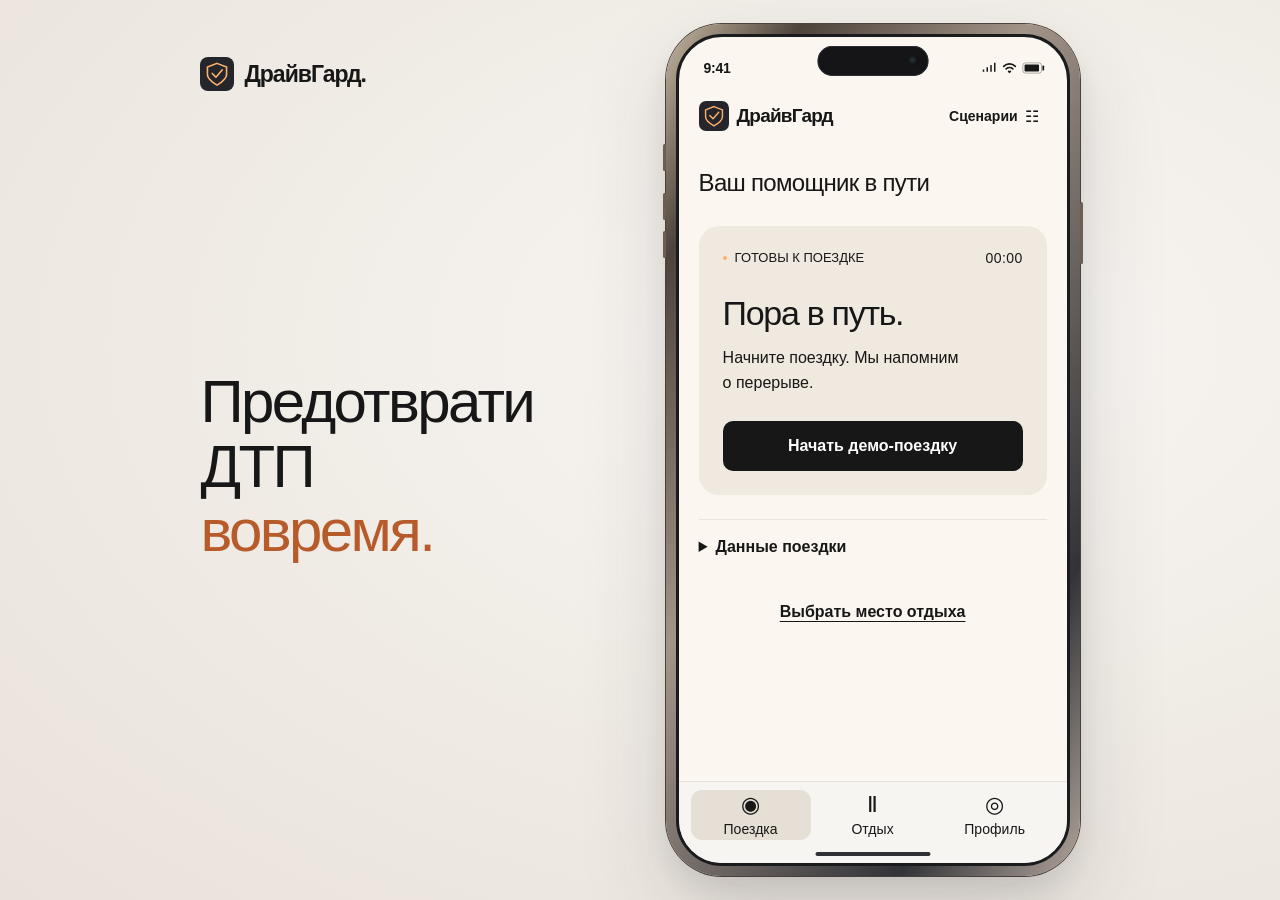
==== commit fa4a1c8d: "Add files via upload" ====
--- a/demo/index.html
+++ b/demo/index.html
@@ -1,11 +1,11 @@
 <!doctype html>
 <html lang="ru">
-<head><meta charset="utf-8"><meta name="viewport" content="width=device-width,initial-scale=1"><meta name="theme-color" content="#292b30"><title>DriveGuard — вовремя сделать паузу</title><meta name="description" content="Интерактивный прототип DriveGuard: Apple Watch и iPhone, личные профили и экспериментальная оценка риска. Синтетические данные."><link rel="icon" href="favicon.svg"><link rel="stylesheet" href="styles.css"><script src="replay-data.js" defer></script><script src="app.js" defer></script></head>
+<head><meta charset="utf-8"><meta name="viewport" content="width=device-width,initial-scale=1,viewport-fit=cover"><meta name="theme-color" content="#292b30"><title>ДрайвГард — напоминания об отдыхе</title><meta name="description" content="Интерактивный прототип ДрайвГард: Apple Watch и iPhone, личные профили и экспериментальная оценка риска. Синтетические данные."><link rel="icon" href="favicon.svg"><link rel="stylesheet" href="styles.css?v=24d3953c48"><script src="replay-data.js" defer></script><script src="session.js" defer></script><script src="app.js?v=f3e5583baa" defer></script></head>
 <body>
 <div class="phone-stage">
   <aside class="presentation" aria-label="О прототипе">
-    <a class="presentation-brand" href="../index.html"><img class="presentation-logo" src="favicon.svg" alt="" width="34" height="34">DriveGuard.</a>
-    <div class="presentation-copy"><span class="eyebrow">ВАШ РИТМ. ВАША ДОРОГА.</span><h2>Следующая<br>остановка —<br><em>вовремя.</em></h2><p>Помощник в дороге.<br>Теперь в формате приложения<br>для вашего iPhone.</p><div class="presentation-devices"><span>⌚ Apple Watch</span><i>+</i><span><svg class="device-phone-icon" viewBox="0 0 18 26" width="12" height="18" fill="none" aria-hidden="true"><rect x="2" y="1" width="14" height="24" rx="3" stroke="currentColor" stroke-width="1.7"/><path d="M6 4h6M7 22h4" stroke="currentColor" stroke-width="1.5" stroke-linecap="round"/></svg> iPhone</span></div></div>
+    <a class="presentation-brand" href="../index.html"><img class="presentation-logo" src="favicon.svg" alt="" width="34" height="34">ДрайвГард.</a>
+    <div class="presentation-copy"><h2>Предотврати<br>ДТП<br><em>вовремя.</em></h2><p>Помощник в дороге.<br>Теперь в формате приложения<br>для вашего iPhone.</p><div class="presentation-devices"><span>⌚ Apple Watch</span><i>+</i><span><svg class="device-phone-icon" viewBox="0 0 18 26" width="12" height="18" fill="none" aria-hidden="true"><rect x="2" y="1" width="14" height="24" rx="3" stroke="currentColor" stroke-width="1.7"/><path d="M6 4h6M7 22h4" stroke="currentColor" stroke-width="1.5" stroke-linecap="round"/></svg> iPhone</span></div></div>
     <div class="presentation-note"><span class="presentation-dot"></span>Интерактивный прототип</div>
   </aside>
   <div class="phone-device">
@@ -13,23 +13,28 @@
     <div class="phone-screen" id="phoneScreen">
       <div class="ios-status" aria-hidden="true"><span>9:41</span><span class="dynamic-island"></span><span class="ios-indicators"><svg viewBox="0 0 20 14"><path d="M1 12V9h2v3zm5 0V6h2v6zm5 0V3h2v9zm5 0V0h2v12z" fill="currentColor"/></svg><svg viewBox="0 0 18 14"><path d="M2 5a10 10 0 0 1 14 0M5 8a6 6 0 0 1 8 0m-5 3 1 1 1-1" fill="none" stroke="currentColor" stroke-width="2" stroke-linecap="round"/></svg><svg class="battery" viewBox="0 0 27 14"><rect x="1" y="1" width="22" height="12" rx="3" fill="none" stroke="currentColor" opacity=".4"/><rect x="3" y="3" width="17" height="8" rx="1" fill="currentColor"/><path d="M25 5v4" stroke="currentColor" stroke-width="2" stroke-linecap="round"/></svg></span></div>
 <a class="skip" href="#main">К содержимому</a>
-<aside class="sidebar"><a class="brand" href="#dashboard"><img class="brand-icon" src="favicon.svg" alt="" width="32" height="32">DriveGuard<span class="brand-period">.</span></a><span class="side-caption">ВАШ РИТМ. ВАША ДОРОГА.</span><nav aria-label="Разделы"><a href="#dashboard" data-page="dashboard"><span>◉</span>Поездка<small>01</small></a><a href="#analysis" data-page="analysis"><span>⌁</span>Сигналы<small>02</small></a><a href="#profiles" data-page="profiles"><span>◎</span>Профиль<small>03</small></a><a href="#places" data-page="places"><span>↗</span>Отдых<small>04</small></a><a href="#protocol" data-page="protocol"><span>▤</span>Проверка<small>05</small></a></nav><div class="side-bottom"><div class="side-line"></div><span class="eyebrow">APPLE WATCH + IPHONE</span><p>Внимание к себе.<br>Больше спокойствия<br>в пути.</p><a href="../index.html">О проекте <span>↗</span></a><span class="build">ПРОТОТИП / 1.6</span></div></aside>
-<div class="workspace"><header><a class="app-brand" href="#dashboard"><img class="app-brand-icon" src="favicon.svg" alt="" width="30" height="30"><span>DriveGuard<small id="pageName">Поездка</small></span></a><div class="header-actions"><a href="../index.html" aria-label="Вернуться на лендинг" title="Вернуться на лендинг" style="font-size:22px;line-height:1;padding:6px">↖</a><span class="demo-tag"><i></i>ДЕМО</span><button id="openLab" class="button quiet">Сценарии <span>☷</span></button></div></header>
+<aside class="sidebar"><a class="brand" href="#dashboard"><img class="brand-icon" src="favicon.svg" alt="" width="32" height="32">ДрайвГард<span class="brand-period">.</span></a><span class="side-caption">ВАШ РИТМ. ВАША ДОРОГА.</span><nav aria-label="Разделы"><a href="#dashboard" data-page="dashboard"><span>◉</span>Поездка</a><a href="#places" data-page="places"><span aria-hidden="true">Ⅱ</span>Отдых</a><a href="#profiles" data-page="profiles"><span>◎</span>Профиль</a></nav><div class="side-bottom"><div class="side-line"></div><p>Внимание к себе.<br>Больше спокойствия<br>в пути.</p><a href="../index.html">О проекте</a><span class="build">ПРОТОТИП / 1.6</span></div></aside>
+<div class="workspace"><header><a class="app-brand" href="#dashboard"><img class="app-brand-icon" src="favicon.svg" alt="" width="30" height="30"><span>ДрайвГард</span></a><div class="header-actions"><a class="home-link" href="../index.html" aria-label="На главную страницу">Сайт</a><span class="demo-tag"><i></i>ДЕМО</span><button id="openLab" class="button quiet">Сценарии <span>☷</span></button></div></header>
 <main id="main" tabindex="-1">
-<section id="dashboard" class="page"><div class="page-title"><div><span class="eyebrow">ВАШ ПОМОЩНИК В ПУТИ</span><h1>Спокойнее в дороге<span>.</span></h1></div><span class="edition">WATCH + IPHONE<br><strong>Без камер</strong></span></div>
-<div class="hero"><div class="hero-copy"><div class="hero-top"><span class="live-dot"></span><span id="tripState">ГОТОВЫ К ДЕМО-ПОЕЗДКЕ</span><span class="hero-time" id="tripClock">00:00</span></div><h2 id="heroTitle">Вовремя<br>сделать паузу.</h2><p id="heroDescription">Пульс, движение и ваш режим сна — вместе, чтобы внимательнее относиться к самочувствию.</p><div class="hero-actions"><button class="button primary" id="tripToggle">Начать демо-поездку <span>↗</span></button><button class="button ghost" id="tripFinish" hidden>Завершить</button></div><span class="hero-foot">Экспериментальная оценка · прогноз сна не подтверждён</span></div><div class="road-art" aria-hidden="true"><svg viewBox="0 0 500 360"><defs><linearGradient id="roadGradient" x2="0" y2="1"><stop stop-color="#d1c5b4" stop-opacity=".1"/><stop offset="1" stop-color="#d1c5b4" stop-opacity=".55"/></linearGradient></defs><path d="M100 400C60 290 370 280 300 170S180 70 340-30" fill="none" stroke="url(#roadGradient)" stroke-width="115"/><path d="M100 400C60 290 370 280 300 170S180 70 340-30" fill="none" stroke="#ded4c8" stroke-opacity=".7" stroke-width="2" stroke-dasharray="12 15"/><path d="M35 360C0 225 305 235 242 150S130 45 270-30M165 400C130 345 438 315 356 145S225 65 405-30" fill="none" stroke="#948375" stroke-opacity=".35"/><circle cx="296" cy="166" r="10" fill="#ffb16b"/><circle cx="296" cy="166" r="22" fill="none" stroke="#ffb16b" stroke-opacity=".3"/><path d="m293 166 3-5 3 5-3-1z" fill="#25262a"/></svg><div class="device-chip"><span>◉</span><div>Apple Watch + iPhone<small>Демонстрация сигналов</small></div><span class="chip-dot"></span></div><span class="art-coordinate">55°45′ N &nbsp; / &nbsp; ВАШ МАРШРУТ</span></div></div>
-<div class="notice"><span class="notice-icon">i</span><p>Это интерактивный прототип. Показатели синтетические, устройства не подключены. Оценки ниже — шкалы правил, <strong>не вероятность засыпания</strong>.</p></div>
-<div class="section-heading"><h2>Сейчас в поездке</h2><span>Сейчас · <span id="scenarioLabel">Спокойная поездка</span></span></div>
-<div class="metric-grid"><article class="metric-card"><div class="metric-top"><span>Исходный риск</span><span class="metric-symbol">◷</span></div><div class="metric-value"><strong id="priorValue">—</strong><span id="priorUnit">/ 100</span></div><div class="meter"><i id="priorMeter"></i></div><p id="priorDescription">Сон и бодрствование — контекст до изменения сигналов.</p><a href="#profiles">Сон <span>↗</span></a></article><article class="metric-card"><div class="metric-top"><span>Изменения</span><span class="metric-symbol">⌁</span></div><div class="metric-value"><strong id="changeValue">—</strong><span>/ 100</span></div><div class="meter"><i id="changeMeter"></i></div><p id="changeDescription">Сравнение с фиксированным личным профилем.</p><a href="#analysis">Сигналы <span>↗</span></a></article><article class="metric-card"><div class="metric-top"><span>Качество</span><span class="metric-symbol">⌘</span></div><div class="metric-value"><strong id="qualityValue">—</strong><span>/ 100</span></div><div class="meter"><i id="qualityMeter"></i></div><p id="qualityDescription">Свежесть, пропуски и возможные дорожные помехи.</p><a href="#analysis">Подробнее <span>↗</span></a></article></div>
-<p class="risk-caption" id="riskCaption">Баллы правил — не вероятность сна.</p><div class="lower-grid"><article class="panel chart-panel"><div class="panel-head"><div><span class="eyebrow">ДИНАМИКА, А НЕ ОДНО ИЗМЕРЕНИЕ</span><h2>Сигналы в пути</h2></div><span class="small-pill" id="windowCount">Ожидание</span></div><div id="miniChart" class="chart" role="img" aria-label="График доступной истории пульса"></div><div class="chart-caption"><span>ЧСС · уд/мин · не ЭКГ</span><span>0 → 15 мин</span></div><div class="playback"><button id="stepBack" class="icon-button" aria-label="Назад на 30 секунд">↶</button><input id="timeline" type="range" min="0" max="900" step="10" value="0" aria-label="Момент демонстрации в секундах"><button id="stepForward" class="icon-button" aria-label="Вперёд на 30 секунд">↷</button><label class="speed-label">Темп <select id="speed" aria-label="Скорость демонстрации"><option value="1">1×</option><option value="30" selected>30×</option><option value="60">60×</option></select></label></div><span class="timeline-note">Ускоряется учебная запись, а не работа алгоритма.</span></article><article class="panel recommendation"><span class="eyebrow">СЛЕДУЮЩИЙ ШАГ</span><div class="recommend-icon">↗</div><h2 id="recommendTitle">Проверьте себя<br>перед поездкой.</h2><p id="recommendText">Оценка не подтверждает бодрствование. Если уже клонит в сон, нужен отдых — ждать сигнала не стоит.</p><button id="manualRest" class="button secondary">Мне нужен отдых <span>↗</span></button></article></div>
+<section id="dashboard" class="page"><div id="restoreNotice" class="restore-notice" hidden><p>Демо сохранено на этом устройстве. Продолжите с паузы или начните заново.</p><button id="resetDemo" class="text-button">Начать заново</button></div><div class="page-title"><div><h1>Ваш помощник в пути</h1></div><span class="edition">WATCH + IPHONE<br><strong>Без камер</strong></span></div>
+<div class="hero"><div class="hero-copy"><div class="hero-top"><span class="live-dot"></span><span id="tripState">ГОТОВЫ К ДЕМО-ПОЕЗДКЕ</span><span class="hero-time" id="tripClock">00:00</span></div><h2 id="heroTitle">Получите напоминание<br>об отдыхе.</h2><p id="heroDescription">Начните поездку, получите напоминание и выберите место для остановки.</p><div class="hero-actions"><button class="button primary" id="tripToggle">Начать демо-поездку</button><button class="button ghost" id="tripFinish" hidden>Завершить</button></div></div><div class="road-art" aria-hidden="true"><svg viewBox="0 0 500 360"><defs><linearGradient id="roadGradient" x2="0" y2="1"><stop stop-color="#d1c5b4" stop-opacity=".1"/><stop offset="1" stop-color="#d1c5b4" stop-opacity=".55"/></linearGradient></defs><path d="M100 400C60 290 370 280 300 170S180 70 340-30" fill="none" stroke="url(#roadGradient)" stroke-width="115"/><path d="M100 400C60 290 370 280 300 170S180 70 340-30" fill="none" stroke="#ded4c8" stroke-opacity=".7" stroke-width="2" stroke-dasharray="12 15"/><path d="M35 360C0 225 305 235 242 150S130 45 270-30M165 400C130 345 438 315 356 145S225 65 405-30" fill="none" stroke="#948375" stroke-opacity=".35"/><circle cx="296" cy="166" r="10" fill="#ffb16b"/><circle cx="296" cy="166" r="22" fill="none" stroke="#ffb16b" stroke-opacity=".3"/><path d="m293 166 3-5 3 5-3-1z" fill="#25262a"/></svg><div class="device-chip"><span>◉</span><div>Apple Watch + iPhone</div><span class="chip-dot"></span></div><span class="art-coordinate">55°45′ N &nbsp; / &nbsp; ВАШ МАРШРУТ</span></div></div>
+<div class="journey" aria-label="Путь поездки"><span id="journeyTrip">01 Поездка</span><span id="journeyRest">02 Остановка</span><span id="journeyDone">03 Итог</span></div>
+<div id="tripSummary" class="panel trip-summary" hidden><h2>Пауза — часть пути.</h2><div id="summaryStats" class="summary-stats"></div><p id="summaryPlace"></p><a class="text-link" href="#protocol">Открыть журнал поездки</a></div>
+
+<details class="trip-details"><summary>Данные поездки</summary><div class="section-heading"><h2>Сейчас в поездке</h2><span>Сейчас · <span id="scenarioLabel">Спокойная поездка</span></span></div>
+<div class="metric-grid"><article class="metric-card"><div class="metric-top"><span>Исходный риск</span><span class="metric-symbol">◷</span></div><div class="metric-value"><strong id="priorValue">—</strong><span id="priorUnit">/ 100</span></div><div class="meter"><i id="priorMeter"></i></div><p id="priorDescription">Сон и бодрствование — контекст до изменения сигналов.</p><a href="#profiles">Сон</a></article><article class="metric-card"><div class="metric-top"><span>Изменения</span><span class="metric-symbol">⌁</span></div><div class="metric-value"><strong id="changeValue">—</strong><span>/ 100</span></div><div class="meter"><i id="changeMeter"></i></div><p id="changeDescription">Сравнение с фиксированным личным профилем.</p><a href="#analysis">Сигналы</a></article><article class="metric-card"><div class="metric-top"><span>Качество</span><span class="metric-symbol">⌘</span></div><div class="metric-value"><strong id="qualityValue">—</strong><span>/ 100</span></div><div class="meter"><i id="qualityMeter"></i></div><p id="qualityDescription">Свежесть, пропуски и возможные дорожные помехи.</p><a href="#analysis">Подробнее</a></article></div>
+<p class="risk-caption" id="riskCaption">Баллы правил — не вероятность сна.</p><article class="panel chart-panel"><div class="panel-head"><div><h2>Сигналы в пути</h2></div><span class="small-pill" id="windowCount">Ожидание</span></div><div id="miniChart" class="chart" role="img" aria-label="График доступной истории пульса"></div><div class="chart-caption"><span>ЧСС · уд/мин · не ЭКГ</span><span>0 → 15 мин</span></div><div class="playback"><button id="stepBack" class="icon-button" aria-label="Назад на 30 секунд">↶</button><input id="timeline" type="range" min="0" max="900" step="10" value="0" aria-label="Момент демонстрации в секундах"><button id="stepForward" class="icon-button" aria-label="Вперёд на 30 секунд">↷</button><label class="speed-label">Темп <select id="speed" aria-label="Скорость демонстрации"><option value="1">1×</option><option value="30" selected>30×</option><option value="60">60×</option></select></label></div></article></details><div class="lower-grid"><article class="panel recommendation"><div class="recommend-icon" aria-hidden="true">Ⅱ</div><h2 id="recommendTitle">Проверьте себя<br>перед поездкой.</h2><p id="recommendText">Оценка не подтверждает бодрствование. Если уже клонит в сон, нужен отдых — ждать сигнала не стоит.</p><button id="manualRest" class="button secondary">Выбрать место отдыха</button></article></div>
 </section>
-<section id="analysis" class="page" hidden><div class="page-title"><div><span class="eyebrow">ПОНИМАТЬ, ЧТО ПРОИСХОДИТ</span><h1>Сигналы и доверие<span>.</span></h1></div><span class="small-pill">30 с / 2 мин / 5 мин</span></div><div class="panel"><div class="panel-head"><div><h2>Окна наблюдения</h2><p>Только история до выбранного момента.</p></div><span id="analysisTime"></span></div><div class="table-scroll"><table><thead><tr><th>Окно</th><th>ЧСС, медиана</th><th>Скорость ЧСС</th><th>Изменение движения</th><th>Скорость движения</th><th>Готовность</th></tr></thead><tbody id="windowsBody"></tbody></table></div></div><div class="lower-grid"><article class="panel"><span class="eyebrow">СЕРДЕЧНЫЙ РИТМ</span><h2>ЧСС может меняться<br>в обе стороны.</h2><div id="fullChart" class="chart" role="img" aria-label="График синтетической ЧСС"></div><p class="subtle">Из BPM не вычисляются R–R или HRV. Само изменение пульса не вызывает предупреждение.</p></article><article class="panel"><span class="eyebrow">ЧАСЫ + ЗАКРЕПЛЁННЫЙ ТЕЛЕФОН</span><h2 id="roadTitle">Дорожная вибрация<br>не отделена.</h2><div class="comparison-graphic"><span>⌚<small>ЗАПЯСТЬЕ</small></span><i>⌁ ⌁ ⌁</i><span><svg class="device-phone-icon" viewBox="0 0 18 26" width="12" height="18" fill="none" aria-hidden="true"><rect x="2" y="1" width="14" height="24" rx="3" stroke="currentColor" stroke-width="1.7"/><path d="M6 4h6M7 22h4" stroke="currentColor" stroke-width="1.5" stroke-linecap="round"/></svg><small>ДЕРЖАТЕЛЬ</small></span></div><p id="roadDescription">Совпадение движений может указывать на общую вибрацию. Это основание снизить доверие, а не вычесть дорожный шум.</p><div class="inline-stat"><span>Доверие к движению</span><strong id="motionConfidence">—</strong></div></article></div><article class="coverage-note"><strong>Что значит «100% покрытия»?</strong><p>В десятисекундном окне получено достаточно отсчётов при запрошенных 20 Гц и нет существенных пропусков. Даже полностью заполненное окно может содержать дорожную тряску. Полнота не равна точности и не доказывает бодрствование.</p></article></section>
-<section id="profiles" class="page" hidden><div class="page-title"><div><span class="eyebrow">СРАВНЕНИЕ С ВАМИ, А НЕ СО СРЕДНИМ</span><h1>Личный ритм<span>.</span></h1></div><button class="button secondary" data-lab>Выбрать контекст ↗</button></div><div class="panel profile-intro"><div><span class="eyebrow">ТРИ РЕЖИМА</span><h2>Спокойствие — тоже бодрствование.</h2><p>Один профиль не подходит для покоя, активности и поездки. В приложении новый профиль собирается только после вашего подтверждения бодрствования; он не подстраивается под изменения в пути.</p></div><div class="frozen-mark">◎<span>ФИКСИРОВАННЫЙ<br>ПРОФИЛЬ</span></div></div><div class="metric-grid" id="profileCards"></div><div class="lower-grid"><article class="panel"><span class="eyebrow">ИСТОРИЯ СНА</span><h2>Контекст перед дорогой</h2><div id="sleepContext"></div><p class="subtle">В нативном приложении — отдельное разрешение HealthKit. Пересечения сна объединяются, бодрствование и время в постели не добавляются. Здесь — учебные значения.</p></article><article class="panel"><span class="eyebrow">КАК СОЗДАЁТСЯ ПРОФИЛЬ</span><h2>Явно. Стабильно. Локально.</h2><ol class="steps"><li>Выбрать режим и подтвердить бодрствование заранее или на стоянке.</li><li>Собрать 5 минут стабильных данных. Нарастающий тренд отклоняется.</li><li>Зафиксировать профиль на часах на 7 дней. Пересборка — только явно.</li></ol><button class="button secondary" id="tryCalibration">Показать сбор профиля ↗</button></article></div></section>
-<section id="places" class="page" hidden><div class="page-title"><div><span class="eyebrow">ПАУЗА — ЧАСТЬ МАРШРУТА</span><h1>Время для остановки<span>.</span></h1><p>Учебные места. Адреса, расстояния и маршрут вымышлены.</p></div><span class="small-pill">Без геолокации</span></div><div class="places-layout"><div class="map-demo" role="img" aria-label="Схема вымышленного маршрута с тремя местами отдыха"><svg viewBox="0 0 600 520"><rect width="600" height="520" fill="#ece6df"/><path d="M-10 120 620 250M-10 400 620 260M160-10 200 540M430-10 380 540" stroke="#fff" stroke-width="22"/><path d="M-10 120 620 250M-10 400 620 260M160-10 200 540M430-10 380 540" stroke="#d8cec0" stroke-width="1"/><path d="M100 470C130 380 460 390 370 250S220 140 400 20" fill="none" stroke="#bcb1a8" stroke-width="70"/><path d="M100 470C130 380 460 390 370 250S220 140 400 20" fill="none" stroke="#37383d" stroke-width="6" stroke-dasharray="8 5"/><g fill="#292b30" stroke="#fff" stroke-width="4"><circle cx="368" cy="252" r="18"/><circle cx="304" cy="157" r="18"/><circle cx="277" cy="371" r="18"/></g><g fill="#fff" font-size="14" text-anchor="middle" font-family="sans-serif"><text x="368" y="257">1</text><text x="304" y="162">2</text><text x="277" y="376">3</text></g><circle cx="112" cy="446" r="12" fill="#ffb16b" stroke="#292b30" stroke-width="4"/></svg><span class="map-label">СХЕМА ДЕМО-МАРШРУТА</span></div><div id="placeCards" class="place-cards"></div></div></section>
-<section id="protocol" class="page" hidden><div class="page-title"><div><span class="eyebrow">ПРОВЕРИТЬ, ПРЕЖДЕ ЧЕМ ОБЕЩАТЬ</span><h1>От гипотезы к данным<span>.</span></h1></div><button id="exportLog" class="button secondary">Экспорт журнала ↓</button></div><div class="validation-banner"><span>3–5</span><div><h2>Минуты до события — цель исследования.</h2><p>Независимых моментов засыпания в этом демо нет. Экстраполяция индекса не подтверждает прогноз сна.</p></div></div><div class="metric-grid"><article class="metric-card"><span class="eyebrow">ОБНАРУЖЕННЫЕ ЭПИЗОДЫ</span><div class="metric-value"><strong>—</strong></div><p>Нужны независимо размеченные события и доля обнаружений в окне 180–300 секунд.</p></article><article class="metric-card"><span class="eyebrow">ЛОЖНЫЕ ТРЕВОГИ / ЧАС</span><div class="metric-value"><strong>—</strong></div><p>Только часы пригодного наблюдения с достаточным последующим контролем.</p></article><article class="metric-card"><span class="eyebrow">ФАКТИЧЕСКОЕ ОПЕРЕЖЕНИЕ</span><div class="metric-value"><strong>—</strong></div><p>Время от предупреждения до независимого события; поздние сигналы считаются отдельно.</p></article></div><div class="lower-grid"><article class="panel"><h2>Проверка в контролируемых условиях</h2><ol class="steps"><li>Независимая разметка сна, например EEG. Без камер.</li><li>Разделение участников и поездок между настройкой и проверкой.</li><li>Отдельный учёт пропусков сигнала, дорожной вибрации и ложных тревог.</li><li>Обычную дорогу не использовать для провоцирования засыпания.</li></ol><a class="text-link" href="../validation/index.html">Полный протокол ↗</a></article><article class="panel"><div class="panel-head"><h2>Журнал демо-сессии</h2><button class="text-button" id="clearLog">Очистить</button></div><ol id="eventLog" class="event-log"><li>Событий пока нет.</li></ol><p class="subtle">Действия этой страницы. Не клинические наблюдения.</p></article></div></section>
-<footer><span><img class="footer-logo" src="favicon.svg" alt="" width="22" height="22">DriveGuard<span class="brand-period">.</span> <small>ВНИМАНИЕ К СЕБЕ В ПУТИ</small></span><p>Экспериментальный прототип / 2026</p></footer>
+<section id="analysis" class="page" hidden><div class="page-title"><div><h1>Сигналы и доверие<span>.</span></h1></div><span class="small-pill">30 с / 2 мин / 5 мин</span></div><div class="panel"><div class="panel-head"><div><h2>Окна наблюдения</h2><p>Только история до выбранного момента.</p></div><span id="analysisTime"></span></div><div class="table-scroll"><table><thead><tr><th>Окно</th><th>ЧСС, медиана</th><th>Скорость ЧСС</th><th>Изменение движения</th><th>Скорость движения</th><th>Готовность</th></tr></thead><tbody id="windowsBody"></tbody></table></div></div><div class="lower-grid"><article class="panel"><h2>ЧСС может меняться<br>в обе стороны.</h2><div id="fullChart" class="chart" role="img" aria-label="График синтетической ЧСС"></div></article><article class="panel"><h2 id="roadTitle">Дорожная вибрация<br>не отделена.</h2><div class="comparison-graphic"><span>⌚</span><i>⌁ ⌁ ⌁</i><span><svg class="device-phone-icon" viewBox="0 0 18 26" width="12" height="18" fill="none" aria-hidden="true"><rect x="2" y="1" width="14" height="24" rx="3" stroke="currentColor" stroke-width="1.7"/><path d="M6 4h6M7 22h4" stroke="currentColor" stroke-width="1.5" stroke-linecap="round"/></svg></span></div><p id="roadDescription">Совпадение движений может указывать на общую вибрацию. Это основание снизить доверие, а не вычесть дорожный шум.</p><div class="inline-stat"><span>Доверие к движению</span><strong id="motionConfidence">—</strong></div></article></div><article class="coverage-note"><strong>Что значит «100% покрытия»?</strong><p>В десятисекундном окне получено достаточно отсчётов при запрошенных 20 Гц и нет существенных пропусков. Даже полностью заполненное окно может содержать дорожную тряску. Полнота не равна точности и не доказывает бодрствование.</p></article></section>
+<section id="profiles" class="page" hidden><div class="page-title"><div><h1>Личный ритм<span>.</span></h1></div><button class="button secondary" data-lab>Выбрать контекст</button></div><details class="secondary-details"><summary>Как работает профиль</summary><div class="panel profile-intro"><div><h2>Спокойствие — тоже бодрствование.</h2><p>Один профиль не подходит для покоя, активности и поездки. В приложении новый профиль собирается только после вашего подтверждения бодрствования; он не подстраивается под изменения в пути.</p></div><div class="frozen-mark">◎<span>ФИКСИРОВАННЫЙ<br>ПРОФИЛЬ</span></div></div></details><div class="metric-grid" id="profileCards"></div><details class="secondary-details"><summary>Сон и настройка профиля</summary><div class="lower-grid"><article class="panel"><h2>Контекст перед дорогой</h2><div id="sleepContext"></div></article><article class="panel"><h2>Явно. Стабильно. Локально.</h2><ol class="steps"><li>Выбрать режим и подтвердить бодрствование заранее или на стоянке.</li><li>Собрать 5 минут стабильных данных. Нарастающий тренд отклоняется.</li><li>Зафиксировать профиль на часах на 7 дней. Пересборка — только явно.</li></ol><button class="button secondary" id="tryCalibration">Показать сбор профиля</button></article></div></details><div class="secondary-links"><a class="text-link" href="../index.html">На сайт ДрайвГард</a><a class="text-link" href="#analysis">Посмотреть сигналы</a><a class="text-link" href="#protocol">Журнал и проверка</a></div></section>
+<section id="places" class="page" hidden><div class="page-title"><div><h1>Время для остановки<span>.</span></h1><p>Учебные места. Адреса, расстояния и маршрут вымышлены.</p></div><span class="small-pill">Без геолокации</span></div><div id="selectedStop" class="panel selected-stop" hidden><h2 id="selectedStopName"></h2><p>В реальной поездке остановитесь в разрешённом безопасном месте. В демо маршрут не строится.</p><button id="confirmStop" class="button primary">Я остановился</button><button id="changeStop" class="button quiet">Выбрать другое место</button></div><div class="place-filters" role="group" aria-label="Тип места отдыха"><button class="filter active" data-filter="all" aria-pressed="true">Все места</button><button class="filter" data-filter="parking" aria-pressed="false">Стоянка</button><button class="filter" data-filter="cafe" aria-pressed="false">Кафе</button><button class="filter" data-filter="sleep" aria-pressed="false">Ночлег</button></div><div class="places-layout"><div class="map-demo" role="img" aria-label="Схема вымышленного маршрута с тремя местами отдыха"><svg viewBox="0 0 600 520"><rect width="600" height="520" fill="#ece6df"/><path d="M-10 120 620 250M-10 400 620 260M160-10 200 540M430-10 380 540" stroke="#fff" stroke-width="22"/><path d="M-10 120 620 250M-10 400 620 260M160-10 200 540M430-10 380 540" stroke="#d8cec0" stroke-width="1"/><path d="M100 470C130 380 460 390 370 250S220 140 400 20" fill="none" stroke="#bcb1a8" stroke-width="70"/><path d="M100 470C130 380 460 390 370 250S220 140 400 20" fill="none" stroke="#37383d" stroke-width="6" stroke-dasharray="8 5"/><g fill="#292b30" stroke="#fff" stroke-width="4"><circle cx="368" cy="252" r="18"/><circle cx="304" cy="157" r="18"/><circle cx="277" cy="371" r="18"/></g><g fill="#fff" font-size="14" text-anchor="middle" font-family="sans-serif"><text x="368" y="257">1</text><text x="304" y="162">2</text><text x="277" y="376">3</text></g><circle cx="112" cy="446" r="12" fill="#ffb16b" stroke="#292b30" stroke-width="4"/></svg><span class="map-label">СХЕМА ДЕМО-МАРШРУТА</span></div><div id="placeCards" class="place-cards"></div></div></section>
+<section id="protocol" class="page" hidden><div class="page-title"><div><h1>От гипотезы к данным<span>.</span></h1></div><button id="exportLog" class="button secondary">Экспорт журнала ↓</button></div><div class="validation-banner"><span>3–5</span><div><h2>Минуты до события — цель исследования.</h2><p>Независимых моментов засыпания в этом демо нет. Экстраполяция индекса не подтверждает прогноз сна.</p></div></div><div class="lower-grid"><article class="panel"><h2>Проверка в контролируемых условиях</h2><ol class="steps"><li>Независимая разметка сна, например EEG. Без камер.</li><li>Разделение участников и поездок между настройкой и проверкой.</li><li>Отдельный учёт пропусков сигнала, дорожной вибрации и ложных тревог.</li><li>Обычную дорогу не использовать для провоцирования засыпания.</li></ol><a class="text-link" href="../validation/index.html">Полный протокол</a></article><article class="panel"><div class="panel-head"><h2>Журнал демо-сессии</h2><button class="text-button" id="clearLog">Очистить</button></div><ol id="eventLog" class="event-log"><li>Событий пока нет.</li></ol><button class="text-button" id="forgetDemo">Удалить сохранённое демо</button></article></div></section>
+<footer><span><img class="footer-logo" src="favicon.svg" alt="" width="22" height="22">ДрайвГард<span class="brand-period">.</span> </span></footer>
 </main></div><div class="home-indicator" aria-hidden="true"></div></div></div></div>
-<dialog id="labDialog" class="lab-dialog" aria-labelledby="labTitle"><div class="dialog-head"><div><span class="eyebrow">УПРАВЛЯЕМЫЙ ПОКАЗ</span><h2 id="labTitle">Сценарии исследования</h2></div><button class="icon-button" data-close aria-label="Закрыть сценарии">×</button></div><p>Выберите учебную запись. Применение начинает её заново; реальная биометрия не используется.</p><label for="scenarioSelect">Что наблюдаем</label><select id="scenarioSelect"><option value="steady">Спокойная поездка</option><option value="flatPulse">Меньше движения, пульс не падает</option><option value="risingPulse">Изменение движения и рост пульса</option><option value="road">Общая дорожная вибрация</option><option value="signalLoss">Пропуски движения</option><option value="quiet">Спокойное бодрствование</option><option value="active">Активность</option><option value="calibration">Новый личный профиль</option></select><label for="contextSelect">История сна и бодрствование</label><select id="contextSelect"><option value="rested">8 ч сна / 5 ч бодрствования</option><option value="shortSleep">3 ч сна / 22 ч бодрствования / биологическая ночь</option><option value="unknown">Данные неизвестны</option></select><div class="lab-hint">Подсказка: сценарий «Меньше движения» с недосыпом показывает, почему снижение ЧСС не обязано быть условием предупреждения.</div><button id="applyScenario" class="button primary">Применить сценарий <span>↗</span></button></dialog>
-<dialog id="restDialog" class="rest-dialog" aria-labelledby="restTitle"><span class="eyebrow">ОБРАТИТЕ ВНИМАНИЕ НА СЕБЯ</span><div class="rest-icon">↗</div><h2 id="restTitle">Пора запланировать<br>безопасную остановку.</h2><p id="restMessage">В учебной записи появились устойчивые изменения. Это экспериментальная оценка, не доказательство будущего сна.</p><button class="button primary" id="findRest">Посмотреть места отдыха ↗</button><button class="button quiet" data-close>Понятно</button></dialog>
+<dialog id="startDialog" class="start-dialog" aria-labelledby="startTitle"><div class="dialog-head"><div><h2 id="startTitle">Попробуйте поездку</h2></div><button class="icon-button" data-close aria-label="Закрыть подготовку">×</button></div><p>Выберите, что хотите увидеть. Часы для демо не нужны.</p><button id="startGuided" class="demo-choice"><span class="choice-icon">Ⅱ</span><span><strong>От сигнала до остановки</strong></span></button><button id="startCurrent" class="demo-choice"><span class="choice-icon">◉</span><span><strong>Спокойная поездка</strong><span id="startCurrentDescription" class="choice-description">Понаблюдайте за пульсом и качеством данных.</span></span></button></dialog>
+<dialog id="finishDialog" class="rest-dialog" aria-labelledby="finishTitle"><h2 id="finishTitle">Завершить демо-поездку?</h2><p>Вы увидите длительность и события. Журнал останется доступен для экспорта.</p><button id="confirmFinish" class="button primary">Завершить поездку</button><button class="button quiet" data-close>Оставить на паузе</button></dialog>
+<dialog id="eraseDialog" class="rest-dialog" aria-labelledby="eraseTitle"><h2 id="eraseTitle">Удалить сохранённое демо?</h2><p>Прогресс и журнал этой демо-поездки будут удалены из браузера.</p><button id="confirmErase" class="button primary">Удалить демо</button><button class="button quiet" data-close>Отмена</button></dialog>
+<dialog id="labDialog" class="lab-dialog" aria-labelledby="labTitle"><div class="dialog-head"><div><h2 id="labTitle">Сценарий поездки</h2></div><button class="icon-button" data-close aria-label="Закрыть сценарии">×</button></div><p>Выберите учебную запись. Применение начинает её заново; реальная биометрия не используется.</p><label for="scenarioSelect">Что наблюдаем</label><select id="scenarioSelect"><option value="steady">Спокойная поездка</option><option value="flatPulse">Меньше движения, пульс не падает</option><option value="risingPulse">Изменение движения и рост пульса</option><option value="road">Общая дорожная вибрация</option><option value="signalLoss">Пропуски движения</option><option value="quiet">Спокойное бодрствование</option><option value="active">Активность</option><option value="calibration">Новый личный профиль</option></select><label for="contextSelect">История сна и бодрствование</label><select id="contextSelect"><option value="rested">8 ч сна / 5 ч бодрствования</option><option value="shortSleep">3 ч сна / 22 ч бодрствования / биологическая ночь</option><option value="unknown">Данные неизвестны</option></select><button id="applyScenario" class="button primary">Применить сценарий</button></dialog>
+<dialog id="restDialog" class="rest-dialog" aria-labelledby="restTitle"><div class="rest-icon" aria-hidden="true">Ⅱ</div><h2 id="restTitle">Пора запланировать<br>безопасную остановку.</h2><p id="restMessage">В учебной записи появились устойчивые изменения. Это экспериментальная оценка, не доказательство будущего сна.</p><button class="button primary" id="findRest">Выбрать остановку</button><button class="button quiet" data-close>Оставить на паузе</button></dialog>
 <div id="toast" class="toast" role="status" hidden></div>
-</body></html>
+<noscript><div class="noscript">Для интерактивной поездки включите JavaScript в браузере.</div></noscript></body></html>
--- a/demo/styles.css
+++ b/demo/styles.css
@@ -1,9 +1,69 @@
-:root{--ink:#292b30;--muted:#917f71;--paper:#fbf7f0;--line:#eae4dc;--lime:#ffb16b;--white:#fff;font-family:-apple-system,BlinkMacSystemFont,"Segoe UI",sans-serif;color:var(--ink);background:#eee9e2;font-synthesis:none}*{box-sizing:border-box}body{margin:0}button,input,select{font:inherit}button,a,input,select{-webkit-tap-highlight-color:transparent}button,a{touch-action:manipulation}a{color:inherit;text-decoration:none}button{cursor:pointer}button:disabled{opacity:.45;cursor:default}:focus-visible{outline:2px solid #827264;outline-offset:3px}[hidden]{display:none!important}.phone-stage{min-height:100dvh;display:flex;align-items:center;justify-content:center;gap:clamp(60px,9vw,165px);padding:24px 50px;background:radial-gradient(ellipse at 70% 38%,#f9f7f5 0,#f1ede7 45%,#e9e2da 100%)}.presentation{width:350px;align-self:stretch;display:flex;flex-direction:column;justify-content:space-between;padding:33px 0;max-height:900px}.presentation-brand{display:flex;align-items:center;gap:10px;font-size:23px;font-weight:650;letter-spacing:-1px}.presentation-brand>span{font-size:16px;letter-spacing:-2px;width:34px;height:34px;display:grid;place-items:center;color:#ffb16b;border-radius:10px;background:var(--ink)}.eyebrow{display:block;font-size:9px;font-weight:600;letter-spacing:1.5px;line-height:1.6}.presentation-copy>.eyebrow{font-size:9px;color:#938173;letter-spacing:2px}.presentation-copy>h2{font-size:62px;letter-spacing:-3px;line-height:1.06;font-weight:400;margin:26px 0}.presentation-copy em{font-family:Georgia,serif;font-weight:400;color:#b75b2b}.presentation-copy>p{font-size:15px;line-height:1.8;font-weight:400;color:#917f71;margin:0}.presentation-devices{display:flex;align-items:center;gap:13px;margin-top:32px;font-size:11px;color:#77685c}.presentation-devices>span{border:1px solid #d7ccbd;padding:8px 13px;border-radius:30px}.presentation-devices>i{font-style:normal;color:#aa9c90}.presentation-note{font-size:10px;color:#7a6b5e;line-height:1.7}.presentation-dot{display:inline-block;width:5px;height:5px;border-radius:50%;background:#8b796b;margin-right:8px}.presentation-note-sub{display:block;font-size:9px;color:#a6978b;margin:5px 0 0 13px}.phone-device{position:relative;width:414px;height:min(870px,calc(100dvh - 48px));min-height:570px;flex-shrink:0;border-radius:56px;padding:10px;background:linear-gradient(120deg,#c6b7a2,#4d433b 15%,#a39488 40%,#323338 80%,#b2a59b);box-shadow:0 40px 90px #2c2e3226,0 15px 25px #2b2c3018,0 0 0 1px #50463e;isolation:isolate}.phone-screen{height:100%;width:100%;position:relative;border:3px solid #1a1b1d;border-radius:46px;background:var(--paper);overflow:hidden;display:flex;flex-direction:column}.phone-buttons:before{content:"";position:absolute;left:-3px;top:120px;width:3px;height:27px;background:#6b5e53;border-radius:3px;box-shadow:0 49px #6b5e53,0 87px #6b5e53}.phone-buttons:after{content:"";position:absolute;right:-3px;top:178px;width:3px;height:62px;background:#6b5e53;border-radius:3px}.ios-status{height:53px;flex-shrink:0;position:relative;display:flex;align-items:center;justify-content:space-between;padding:9px 22px 0 25px;font-size:14px;font-weight:600;letter-spacing:-.3px;color:#242529}.dynamic-island{position:absolute;top:9px;left:50%;transform:translateX(-50%);width:111px;height:30px;background:#151517;border-radius:30px;box-shadow:inset 0 0 0 1px #2c2e32}.dynamic-island:after{content:"";position:absolute;right:10px;top:10px;background:radial-gradient(circle at 40% 40%,#27363c,#0f0f10 65%);width:10px;height:10px;border-radius:50%}.ios-indicators{display:flex;gap:5px;align-items:center}.ios-indicators svg{width:15px;height:12px}.ios-indicators .battery{width:23px}.workspace{display:flex;flex-direction:column;min-height:0;flex:1;padding-bottom:81px}.workspace>header{height:57px;flex-shrink:0;display:flex;align-items:center;justify-content:space-between;padding:0 20px 5px;gap:8px}.app-brand{display:flex;align-items:center;gap:8px;font-size:19px;font-weight:650;letter-spacing:-.8px}.app-brand-icon{font-size:14px;font-weight:500;letter-spacing:-2px;border:1px solid #d4c8b9;border-radius:9px;height:30px;width:30px;display:grid;place-items:center;color:#77685b}.app-brand small{display:block;font-size:8px;letter-spacing:.4px;font-weight:400;color:#9c8c7e;margin-top:1px}.header-actions{display:flex;align-items:center;gap:4px}.demo-tag{display:flex;align-items:center;gap:4px;font-size:7px;font-weight:500;letter-spacing:.6px;color:#948273;margin-right:7px}.demo-tag i{height:4px;width:4px;border-radius:50%;background:#978678}.button{border:0;min-height:44px;display:inline-flex;align-items:center;justify-content:center;gap:15px;border-radius:11px;font-size:12px;font-weight:600;padding:12px 17px;transition:background .15s}.button:hover{filter:brightness(.96)}.button span{font-size:17px;margin-left:auto}.primary{background:var(--lime);color:var(--ink)}.secondary{background:#ece7e1;color:var(--ink)}.quiet{background:transparent;color:var(--ink)}.ghost{background:#4d433b;color:#eae5de}.header-actions .button{min-height:36px;padding:7px 9px;font-size:9px;gap:7px;border:1px solid #e7e1d8;border-radius:9px}.header-actions .button span{font-size:16px}.icon-button{height:33px;width:33px;border-radius:8px;border:1px solid var(--line);background:transparent;color:var(--ink);font-size:18px;flex-shrink:0}.text-button{border:0;background:none;color:var(--muted);font-size:10px;padding:8px}.sidebar{position:absolute;inset:auto 0 0;height:82px;padding:8px 12px 20px;background:#f7f5f2f5;backdrop-filter:blur(20px);border-top:1px solid #e6dfd6;z-index:8}.sidebar>.brand,.side-caption,.side-bottom{display:none}.sidebar nav{display:grid;grid-template-columns:repeat(5,1fr);gap:2px}.sidebar nav a{display:flex;flex-direction:column;align-items:center;justify-content:center;gap:3px;height:47px;border-radius:11px;font-size:8px;color:#988779;font-weight:500;letter-spacing:.05px}.sidebar nav a>span{font-size:21px;height:24px;display:grid;place-items:center;font-weight:400;line-height:1}.sidebar nav a small{display:none}.sidebar nav a.active{color:#34353a;background:#e6dfd5}.home-indicator{height:4px;position:absolute;bottom:7px;left:50%;transform:translateX(-50%);width:115px;border-radius:8px;background:#2f3034;z-index:10}.skip{position:absolute;left:-9999px;z-index:12;background:var(--lime);padding:12px}.skip:focus{left:12px;top:60px}main{flex:1;overflow-y:auto;overscroll-behavior:contain;padding:11px 18px 20px;scrollbar-width:none;min-height:0}main::-webkit-scrollbar{display:none}.page-title{display:flex;justify-content:space-between;align-items:center;gap:10px;margin:1px 0 18px}.page-title .eyebrow{font-size:7px;color:#99887b;letter-spacing:1.1px}h1{font-size:27px;font-weight:550;letter-spacing:-1.15px;line-height:1.12;margin:9px 0 0}h1>span{color:#958476}h2{font-size:20px;font-weight:500;letter-spacing:-.7px;line-height:1.2;margin:9px 0 13px}p{font-size:11px;line-height:1.7;color:var(--muted);margin:9px 0}.edition{display:none}.hero{position:relative;overflow:hidden;border-radius:22px;background:linear-gradient(110deg,#292a2d,#51473f);color:#fff;min-height:248px}.hero-copy{padding:20px 20px 18px;position:relative;z-index:1}.hero-top{display:flex;align-items:center;gap:6px;font-size:6px;letter-spacing:.7px;color:#d6cbbd;white-space:nowrap}.live-dot{height:4px;width:4px;background:var(--lime);border-radius:50%;flex-shrink:0}.hero-time{margin-left:auto;font-size:9px;letter-spacing:.4px;font-variant-numeric:tabular-nums}.hero h2{font-size:32px;font-weight:400;letter-spacing:-1.3px;line-height:1.04;max-width:285px;margin:22px 0 12px}.hero p{color:#d6cbbc;font-size:10px;line-height:1.65;max-width:248px;min-height:32px}.hero-actions{display:flex;gap:7px;align-items:center;margin-top:18px}.hero .button{font-size:10px;padding:11px 14px;min-height:42px;border-radius:10px}.hero .ghost{padding:11px}.hero-foot{display:block;margin-top:13px;font-size:6px;line-height:1.5;color:#b9aea5}.road-art{position:absolute;right:-106px;top:20px;width:310px;height:260px;opacity:.38;pointer-events:none}.road-art>svg{position:absolute;width:100%;height:100%;inset:0}.device-chip,.art-coordinate{display:none}.notice{display:flex;gap:7px;margin:12px 1px 19px;align-items:flex-start}.notice p{font-size:7px;line-height:1.6;margin:0;color:#9c8c7e}.notice strong{font-weight:500;color:#7f6f61}.notice-icon{font:9px Georgia,serif;border:1px solid #cdc0ae;border-radius:50%;width:12px;height:12px;line-height:10px;text-align:center;flex-shrink:0;color:#99887a;margin-top:1px}.section-heading{display:flex;align-items:center;justify-content:space-between;gap:9px;margin-bottom:11px}.section-heading h2{font-size:15px;letter-spacing:-.3px;white-space:nowrap;margin:0}.section-heading>span{font-size:7px;color:#a6988c;max-width:145px;text-align:right;line-height:1.5}.metric-grid{display:grid;grid-template-columns:repeat(3,minmax(0,1fr));gap:8px}.metric-card{min-width:0;padding:13px 12px;background:#fff;border:1px solid #eae4dd;border-radius:15px}.metric-top{display:flex;align-items:center;justify-content:space-between;min-height:16px;font-size:8px;letter-spacing:-.1px;color:#887668}.metric-symbol{display:none}.metric-value{display:flex;gap:3px;align-items:baseline;font-variant-numeric:tabular-nums;margin:13px 0 10px}.metric-value strong{font-size:31px;line-height:1.1;letter-spacing:-1px;font-weight:400}.metric-value>span{font-size:7px;color:#a89a8e}.meter{height:3px;background:#f0ece7;overflow:hidden;border-radius:4px}.meter i{display:block;width:0;height:100%;background:#a5978b;transition:width .3s}.meter i.elevated{background:#c89a57}.metric-card p{font-size:10px}.metric-card>a{display:flex;justify-content:space-between;align-items:center;margin-top:13px;padding-top:10px;border-top:1px solid #f2eee9;min-height:27px;font-size:8px;gap:4px;color:#847366}.metric-card>a>span{font-size:12px}#dashboard>.metric-grid .metric-card p{display:none}.risk-caption{font-size:7px;color:#a19286;line-height:1.6;margin:9px 1px 17px}.lower-grid{display:grid;grid-template-columns:1fr;gap:13px;margin-top:16px}.panel{padding:19px;background:white;border:1px solid #eae4dd;border-radius:18px;min-width:0}.panel .eyebrow{font-size:7px;letter-spacing:1.2px;color:#9b8a7c}.panel-head{display:flex;justify-content:space-between;align-items:center;gap:10px;margin-bottom:12px}.panel-head h2{font-size:17px;margin:5px 0 0;letter-spacing:-.45px}.panel-head p{font-size:10px;margin:6px 0 0}.small-pill{font-size:7px;padding:5px 7px;border:1px solid #e3dcd2;background:#f5f2ef;color:#938173;border-radius:6px;white-space:nowrap}.chart{height:100px;width:100%;min-height:80px;margin-top:17px}.chart svg{width:100%;height:100%;overflow:visible}.empty-state{font-size:9px;color:#ada095;text-align:center;padding:34px 10px}.chart-caption{display:flex;justify-content:space-between;gap:10px;font-size:7px;color:#ac9f94;margin:7px 0 13px}.playback{display:flex;gap:7px;align-items:center;border-top:1px solid #f0ece6;padding-top:14px}.playback .icon-button{height:29px;width:27px;font-size:16px}.playback input{width:100%;min-width:30px;accent-color:#b75b2b;height:20px}.speed-label{display:flex;gap:4px;align-items:center;white-space:nowrap;font-size:7px;color:#a49588}.speed-label select{font-size:8px;background:white;color:var(--ink);border:1px solid var(--line);padding:5px 2px;border-radius:5px}.timeline-note{display:block;font-size:7px;color:#ab9d91;margin-top:9px}.recommendation{position:relative;background:#ebe5de;border-color:#e6e0d7;padding:22px;min-height:220px}.recommend-icon{position:absolute;top:24px;right:22px;width:35px;height:35px;border:1px solid #b4a89e;border-radius:50%;display:grid;place-items:center;font-size:22px}.recommendation h2{font-size:24px;letter-spacing:-.7px;max-width:232px;margin:23px 0 10px}.recommendation p{font-size:10px;line-height:1.7;max-width:260px}.recommendation .button{width:100%;background:#ddd4c7;min-height:40px;font-size:10px;margin-top:12px}.recommendation.alerted{background:#f3e7d1;border-color:#dfcfae}.table-scroll{overflow-x:auto;margin-right:-6px}table{border-collapse:collapse;width:100%;font-size:10px;white-space:nowrap}th{font-size:8px;color:#9b8a7c;font-weight:400;text-align:left;padding:11px 9px;border-bottom:1px solid var(--line)}td{padding:17px 9px;border-bottom:1px solid #f0ece6}tr:last-child td{border-bottom:0}.subtle{font-size:9px;line-height:1.7;color:#a09184}.comparison-graphic{display:flex;align-items:center;justify-content:space-around;border:1px solid var(--line);border-radius:12px;padding:18px;margin:20px 0}.comparison-graphic>span{display:flex;flex-direction:column;align-items:center;font-size:30px;gap:7px}.comparison-graphic small{font-size:7px;letter-spacing:1px}.comparison-graphic>i{font-style:normal;color:#bbafa6;font-size:18px}.inline-stat{display:flex;justify-content:space-between;align-items:center;border-top:1px solid var(--line);padding-top:15px;margin-top:18px;font-size:10px}.inline-stat strong{font-size:20px;font-weight:400}.coverage-note{padding:20px;border:1px solid #e3dcd2;border-radius:15px;margin-top:15px}.coverage-note strong{font-size:12px;font-weight:500}.coverage-note p{font-size:10px;margin-bottom:0}.profile-intro{padding:22px;margin-bottom:16px}.profile-intro h2{font-size:24px;margin-top:13px}.profile-intro p{font-size:10px}.frozen-mark{display:none}#profiles .metric-grid{grid-template-columns:1fr;gap:11px}.profile-card{padding:20px;position:relative}.profile-card.selected{border-color:#afa298;background:#fcfcfb}.profile-card .eyebrow{font-size:7px;color:#9e8e81}.profile-card h2{font-size:20px;max-width:210px;margin:10px 0}.profile-card .metric-value{position:absolute;top:21px;right:19px;display:flex;align-items:baseline;gap:4px}.profile-card .metric-value strong{font-size:28px}.profile-card .metric-value>span{font-size:7px}.profile-card p{font-size:9px;margin:12px 0 0}.profile-card .small-pill{font-size:7px;display:inline-block;margin-top:5px}.profile-data{display:flex;justify-content:space-between;align-items:center;gap:12px;border-bottom:1px solid var(--line);font-size:10px;padding:13px 0}.profile-data strong{font-weight:500}.steps{list-style:none;padding:0;counter-reset:step;margin:20px 0 4px}.steps li{counter-increment:step;position:relative;padding:0 0 19px 29px;font-size:10px;line-height:1.75;color:#928071}.steps li:before{content:counter(step,decimal-leading-zero);font-size:8px;color:#9c8c7e;position:absolute;top:2px;left:0}.page-title>.button{min-height:34px;max-width:100px;font-size:8px;padding:8px}.page-title>.small-pill{display:none}.places-layout{display:grid;gap:14px}.map-demo{height:250px;position:relative;overflow:hidden;border-radius:18px;border:1px solid #e3dbd1}.map-demo>svg{position:absolute;inset:0;width:100%;height:100%;object-fit:cover}.map-label{position:absolute;bottom:14px;left:15px;font-size:7px;letter-spacing:.6px;background:white;padding:7px 10px;border:1px solid var(--line);border-radius:5px}.place-cards{display:grid;gap:12px}.place-card{padding:19px 21px;background:white;border:1px solid var(--line);border-radius:16px}.place-number{font-size:7px;letter-spacing:1px;color:#a19184}.place-card h2{font-size:21px;margin:10px 0}.place-card p{font-size:10px}.place-card .button{font-size:10px;min-height:36px;margin-top:6px}.validation-banner{display:flex;align-items:flex-start;gap:17px;background:#eae4dc;border-radius:17px;padding:23px;margin-bottom:16px}.validation-banner>span{font-size:42px;letter-spacing:-2px;font-weight:300;line-height:1.1;white-space:nowrap}.validation-banner h2{font-size:16px;letter-spacing:-.35px;margin-top:0}.validation-banner p{font-size:9px;margin:9px 0 0}#protocol .metric-grid{grid-template-columns:1fr}#protocol .metric-card{padding:19px}#protocol .metric-card>.eyebrow{font-size:7px;color:#99887a}#protocol .metric-value{margin:9px 0}#protocol .metric-card p{font-size:10px;margin:5px 0}.event-log{padding:0;list-style:none;max-height:250px;overflow:auto}.event-log li{font-size:10px;color:#978678;line-height:1.7;padding:10px 0;border-bottom:1px solid var(--line)}.event-log li time{display:block;font-size:7px;color:#ad9f94;margin-bottom:4px}.text-link{font-size:10px;border-bottom:1px solid #a6988c;padding-bottom:4px}footer{display:flex;align-items:center;justify-content:space-between;gap:15px;margin-top:24px;padding:17px 0 5px;border-top:1px solid var(--line)}footer>span{font-size:14px;letter-spacing:-.5px;font-weight:600}footer .brand-period{color:#b75b2b}footer small{display:none}footer p{font-size:6px;color:#b1a49a}dialog{position:fixed;inset:auto;left:var(--phone-center,50vw);bottom:calc(var(--phone-bottom,0px) + 12px);transform:translateX(-50%);width:calc(var(--phone-width,390px) - 20px);max-width:400px;max-height:calc(var(--phone-height,90dvh) - 76px);margin:0;padding:25px 23px 26px;border:1px solid #ece7e0;border-radius:25px;color:var(--ink);background:#faf9f8;box-shadow:0 -10px 55px #23242722;overflow:auto;scrollbar-width:thin}dialog::backdrop{background:#23242775;backdrop-filter:blur(3px);clip-path:inset(var(--phone-top,0px) var(--phone-right,0px) var(--phone-bottom,0px) var(--phone-left,0px) round 44px)}.dialog-head{display:flex;justify-content:space-between;align-items:flex-start;gap:10px}.dialog-head h2{font-size:24px;letter-spacing:-.8px;margin:8px 0 12px}.dialog-head .eyebrow{font-size:7px;color:#98877a}.dialog-head .icon-button{border:0;font-size:24px}.lab-dialog>p{font-size:10px}.lab-dialog>label{display:block;font-size:10px;margin:22px 0 10px}.lab-dialog select{width:100%;border:1px solid #e4dcd2;background:#f3f0eb;color:var(--ink);border-radius:9px;padding:13px 9px;font-size:10px;min-height:44px}.lab-hint{font-size:9px;color:#938172;line-height:1.7;background:#efebe5;padding:13px;border-radius:11px;margin:22px 0}.lab-dialog>.button{width:100%;font-size:11px;min-height:44px}.rest-dialog{text-align:center;padding:32px 23px 22px}.rest-dialog>.eyebrow{font-size:7px;color:#9a897c}.rest-icon{font-size:32px;display:grid;place-items:center;width:60px;height:60px;margin:21px auto;border:1px solid #b3a69c;border-radius:50%;background:#efebe5}.rest-dialog h2{font-size:27px;letter-spacing:-1px}.rest-dialog p{font-size:11px;margin-bottom:23px}.rest-dialog .button{display:flex;width:100%;margin-top:9px;min-height:44px;font-size:11px}.toast{position:fixed;z-index:20;left:var(--phone-center,50vw);bottom:calc(var(--phone-bottom,0px) + 94px);transform:translateX(-50%);width:calc(var(--phone-width,390px) - 35px);max-width:370px;background:#343539f5;color:#f3f0eb;padding:14px 18px;border:1px solid #75665a;border-radius:14px;box-shadow:0 6px 35px #25262a22;font-size:10px;text-align:center;line-height:1.6}
+:root{--ink:#171717;--muted:#171717;--paper:#fbf7f0;--line:#eae4dc;--lime:#ffb16b;--white:#fff;font-family:-apple-system,BlinkMacSystemFont,"Segoe UI",sans-serif;color:var(--ink);background:#eee9e2;font-synthesis:none}*{box-sizing:border-box}body{margin:0}button,input,select{font:inherit}button,a,input,select{-webkit-tap-highlight-color:transparent}button,a{touch-action:manipulation}a{color:inherit;text-decoration:none}button{cursor:pointer}button:disabled{opacity:.45;cursor:default}:focus-visible{outline:2px solid #827264;outline-offset:3px}[hidden]{display:none!important}.phone-stage{min-height:100dvh;display:flex;align-items:center;justify-content:center;gap:clamp(60px,9vw,165px);padding:24px 50px;background:radial-gradient(ellipse at 70% 38%,#f9f7f5 0,#f1ede7 45%,#e9e2da 100%)}.presentation{width:350px;align-self:stretch;display:flex;flex-direction:column;justify-content:space-between;padding:33px 0;max-height:900px}.presentation-brand{display:flex;align-items:center;gap:10px;font-size:23px;font-weight:650;letter-spacing:-1px}.presentation-brand>span{font-size:16px;letter-spacing:-2px;width:34px;height:34px;display:grid;place-items:center;color:var(--ink);border-radius:10px;background:var(--ink)}.eyebrow{display:block;font-size:14px;font-weight:600;letter-spacing:1.5px;line-height:1.6}.presentation-copy>.eyebrow{font-size:14px;color:var(--ink);letter-spacing:2px}.presentation-copy>h2{font-size:62px;letter-spacing:-3px;line-height:1.06;font-weight:400;margin:26px 0}.presentation-copy em{font-family:Georgia,serif;font-weight:400;color:var(--ink)}.presentation-copy>p{font-size:15px;line-height:1.8;font-weight:400;color:var(--ink);margin:0}.presentation-devices{display:flex;align-items:center;gap:13px;margin-top:32px;font-size:14px;color:var(--ink)}.presentation-devices>span{border:1px solid #d7ccbd;padding:8px 13px;border-radius:30px}.presentation-devices>i{font-style:normal;color:var(--ink)}.presentation-note{font-size:14px;color:var(--ink);line-height:1.7}.presentation-dot{display:inline-block;width:5px;height:5px;border-radius:50%;background:#8b796b;margin-right:8px}.presentation-note-sub{display:block;font-size:14px;color:var(--ink);margin:5px 0 0 13px}.phone-device{position:relative;width:414px;height:min(870px,calc(100dvh - 48px));min-height:570px;flex-shrink:0;border-radius:56px;padding:10px;background:linear-gradient(120deg,#c6b7a2,#4d433b 15%,#a39488 40%,#323338 80%,#b2a59b);box-shadow:0 40px 90px #2c2e3226,0 15px 25px #2b2c3018,0 0 0 1px #50463e;isolation:isolate}.phone-screen{height:100%;width:100%;position:relative;border:3px solid #1a1b1d;border-radius:46px;background:var(--paper);overflow:hidden;display:flex;flex-direction:column}.phone-buttons:before{content:"";position:absolute;left:-3px;top:120px;width:3px;height:27px;background:#6b5e53;border-radius:3px;box-shadow:0 49px #6b5e53,0 87px #6b5e53}.phone-buttons:after{content:"";position:absolute;right:-3px;top:178px;width:3px;height:62px;background:#6b5e53;border-radius:3px}.ios-status{height:53px;flex-shrink:0;position:relative;display:flex;align-items:center;justify-content:space-between;padding:9px 22px 0 25px;font-size:14px;font-weight:600;letter-spacing:-.3px;color:var(--ink)}.dynamic-island{position:absolute;top:9px;left:50%;transform:translateX(-50%);width:111px;height:30px;background:#151517;border-radius:30px;box-shadow:inset 0 0 0 1px #2c2e32}.dynamic-island:after{content:"";position:absolute;right:10px;top:10px;background:radial-gradient(circle at 40% 40%,#27363c,#0f0f10 65%);width:10px;height:10px;border-radius:50%}.ios-indicators{display:flex;gap:5px;align-items:center}.ios-indicators svg{width:15px;height:12px}.ios-indicators .battery{width:23px}.workspace{display:flex;flex-direction:column;min-height:0;flex:1;padding-bottom:81px}.workspace>header{height:57px;flex-shrink:0;display:flex;align-items:center;justify-content:space-between;padding:0 20px 5px;gap:8px}.app-brand{display:flex;align-items:center;gap:8px;font-size:19px;font-weight:650;letter-spacing:-.8px}.app-brand-icon{font-size:14px;font-weight:500;letter-spacing:-2px;border:1px solid #d4c8b9;border-radius:9px;height:30px;width:30px;display:grid;place-items:center;color:var(--ink)}.app-brand small{display:block;font-size:14px;letter-spacing:.4px;font-weight:400;color:var(--ink);margin-top:1px}.header-actions{display:flex;align-items:center;gap:4px}.demo-tag{display:flex;align-items:center;gap:4px;font-size:14px;font-weight:500;letter-spacing:.6px;color:var(--ink);margin-right:7px}.demo-tag i{height:4px;width:4px;border-radius:50%;background:#978678}.button{border:0;min-height:44px;display:inline-flex;align-items:center;justify-content:center;gap:15px;border-radius:11px;font-size:14px;font-weight:600;padding:12px 17px;transition:background .15s}.button:hover{filter:brightness(.96)}.button span{font-size:17px;margin-left:auto}.primary{background:var(--lime);color:var(--ink)}.secondary{background:#ece7e1;color:var(--ink)}.quiet{background:transparent;color:var(--ink)}.ghost{background:#4d433b;color:var(--ink)}.header-actions .button{min-height:36px;padding:7px 9px;font-size:14px;gap:7px;border:1px solid #e7e1d8;border-radius:9px}.header-actions .button span{font-size:16px}.icon-button{height:33px;width:33px;border-radius:8px;border:1px solid var(--line);background:transparent;color:var(--ink);font-size:18px;flex-shrink:0}.text-button{border:0;background:none;color:var(--muted);font-size:14px;padding:8px}.sidebar{position:absolute;inset:auto 0 0;height:82px;padding:8px 12px 20px;background:#f7f5f2f5;backdrop-filter:blur(20px);border-top:1px solid #e6dfd6;z-index:8}.sidebar>.brand,.side-caption,.side-bottom{display:none}.sidebar nav{display:grid;grid-template-columns:repeat(5,1fr);gap:2px}.sidebar nav a{display:flex;flex-direction:column;align-items:center;justify-content:center;gap:3px;height:47px;border-radius:11px;font-size:14px;color:var(--ink);font-weight:500;letter-spacing:.05px}.sidebar nav a>span{font-size:21px;height:24px;display:grid;place-items:center;font-weight:400;line-height:1}.sidebar nav a small{display:none}.sidebar nav a.active{color:var(--ink);background:#e6dfd5}.home-indicator{height:4px;position:absolute;bottom:7px;left:50%;transform:translateX(-50%);width:115px;border-radius:8px;background:#2f3034;z-index:10}.skip{position:absolute;left:-9999px;z-index:12;background:var(--lime);padding:12px}.skip:focus{left:12px;top:60px}main{flex:1;overflow-y:auto;overscroll-behavior:contain;padding:11px 18px 20px;scrollbar-width:none;min-height:0}main::-webkit-scrollbar{display:none}.page-title{display:flex;justify-content:space-between;align-items:center;gap:10px;margin:1px 0 18px}.page-title .eyebrow{font-size:14px;color:var(--ink);letter-spacing:1.1px}h1{font-size:27px;font-weight:550;letter-spacing:-1.15px;line-height:1.12;margin:9px 0 0}h1>span{color:var(--ink)}h2{font-size:20px;font-weight:500;letter-spacing:-.7px;line-height:1.2;margin:9px 0 13px}p{font-size:14px;line-height:1.7;color:var(--muted);margin:9px 0}.edition{display:none}.hero{position:relative;overflow:hidden;border-radius:22px;background:linear-gradient(110deg,#292a2d,#51473f);color:var(--ink);min-height:248px}.hero-copy{padding:20px 20px 18px;position:relative;z-index:1}.hero-top{display:flex;align-items:center;gap:6px;font-size:14px;letter-spacing:.7px;color:var(--ink);white-space:nowrap}.live-dot{height:4px;width:4px;background:var(--lime);border-radius:50%;flex-shrink:0}.hero-time{margin-left:auto;font-size:14px;letter-spacing:.4px;font-variant-numeric:tabular-nums}.hero h2{font-size:32px;font-weight:400;letter-spacing:-1.3px;line-height:1.04;max-width:285px;margin:22px 0 12px}.hero p{color:var(--ink);font-size:14px;line-height:1.65;max-width:248px;min-height:32px}.hero-actions{display:flex;gap:7px;align-items:center;margin-top:18px}.hero .button{font-size:14px;padding:11px 14px;min-height:42px;border-radius:10px}.hero .ghost{padding:11px}.hero-foot{display:block;margin-top:13px;font-size:14px;line-height:1.5;color:var(--ink)}.road-art{position:absolute;right:-106px;top:20px;width:310px;height:260px;opacity:.38;pointer-events:none}.road-art>svg{position:absolute;width:100%;height:100%;inset:0}.device-chip,.art-coordinate{display:none}.notice{display:flex;gap:7px;margin:12px 1px 19px;align-items:flex-start}.notice p{font-size:14px;line-height:1.6;margin:0;color:var(--ink)}.notice strong{font-weight:500;color:var(--ink)}.notice-icon{font:9px Georgia,serif;border:1px solid #cdc0ae;border-radius:50%;width:12px;height:12px;line-height:10px;text-align:center;flex-shrink:0;color:var(--ink);margin-top:1px}.section-heading{display:flex;align-items:center;justify-content:space-between;gap:9px;margin-bottom:11px}.section-heading h2{font-size:15px;letter-spacing:-.3px;white-space:nowrap;margin:0}.section-heading>span{font-size:14px;color:var(--ink);max-width:145px;text-align:right;line-height:1.5}.metric-grid{display:grid;grid-template-columns:repeat(3,minmax(0,1fr));gap:8px}.metric-card{min-width:0;padding:13px 12px;background:#fff;border:1px solid #eae4dd;border-radius:15px}.metric-top{display:flex;align-items:center;justify-content:space-between;min-height:16px;font-size:14px;letter-spacing:-.1px;color:var(--ink)}.metric-symbol{display:none}.metric-value{display:flex;gap:3px;align-items:baseline;font-variant-numeric:tabular-nums;margin:13px 0 10px}.metric-value strong{font-size:31px;line-height:1.1;letter-spacing:-1px;font-weight:400}.metric-value>span{font-size:14px;color:var(--ink)}.meter{height:3px;background:#f0ece7;overflow:hidden;border-radius:4px}.meter i{display:block;width:0;height:100%;background:#a5978b;transition:width .3s}.meter i.elevated{background:#c89a57}.metric-card p{font-size:14px}.metric-card>a{display:flex;justify-content:space-between;align-items:center;margin-top:13px;padding-top:10px;border-top:1px solid #f2eee9;min-height:27px;font-size:14px;gap:4px;color:var(--ink)}.metric-card>a>span{font-size:14px}#dashboard>.metric-grid .metric-card p{display:none}.risk-caption{font-size:14px;color:var(--ink);line-height:1.6;margin:9px 1px 17px}.lower-grid{display:grid;grid-template-columns:1fr;gap:13px;margin-top:16px}.panel{padding:19px;background:white;border:1px solid #eae4dd;border-radius:18px;min-width:0}.panel .eyebrow{font-size:14px;letter-spacing:1.2px;color:var(--ink)}.panel-head{display:flex;justify-content:space-between;align-items:center;gap:10px;margin-bottom:12px}.panel-head h2{font-size:17px;margin:5px 0 0;letter-spacing:-.45px}.panel-head p{font-size:14px;margin:6px 0 0}.small-pill{font-size:14px;padding:5px 7px;border:1px solid #e3dcd2;background:#f5f2ef;color:var(--ink);border-radius:6px;white-space:nowrap}.chart{height:100px;width:100%;min-height:80px;margin-top:17px}.chart svg{width:100%;height:100%;overflow:visible}.empty-state{font-size:14px;color:var(--ink);text-align:center;padding:34px 10px}.chart-caption{display:flex;justify-content:space-between;gap:10px;font-size:14px;color:var(--ink);margin:7px 0 13px}.playback{display:flex;gap:7px;align-items:center;border-top:1px solid #f0ece6;padding-top:14px}.playback .icon-button{height:29px;width:27px;font-size:16px}.playback input{width:100%;min-width:30px;accent-color:#b75b2b;height:20px}.speed-label{display:flex;gap:4px;align-items:center;white-space:nowrap;font-size:14px;color:var(--ink)}.speed-label select{font-size:14px;background:white;color:var(--ink);border:1px solid var(--line);padding:5px 2px;border-radius:5px}.timeline-note{display:block;font-size:14px;color:var(--ink);margin-top:9px}.recommendation{position:relative;background:#ebe5de;border-color:#e6e0d7;padding:22px;min-height:220px}.recommend-icon{position:absolute;top:24px;right:22px;width:35px;height:35px;border:1px solid #b4a89e;border-radius:50%;display:grid;place-items:center;font-size:22px}.recommendation h2{font-size:24px;letter-spacing:-.7px;max-width:232px;margin:23px 0 10px}.recommendation p{font-size:14px;line-height:1.7;max-width:260px}.recommendation .button{width:100%;background:#ddd4c7;min-height:40px;font-size:14px;margin-top:12px}.recommendation.alerted{background:#f3e7d1;border-color:#dfcfae}.table-scroll{overflow-x:auto;margin-right:-6px}table{border-collapse:collapse;width:100%;font-size:14px;white-space:nowrap}th{font-size:14px;color:var(--ink);font-weight:400;text-align:left;padding:11px 9px;border-bottom:1px solid var(--line)}td{padding:17px 9px;border-bottom:1px solid #f0ece6}tr:last-child td{border-bottom:0}.subtle{font-size:14px;line-height:1.7;color:var(--ink)}.comparison-graphic{display:flex;align-items:center;justify-content:space-around;border:1px solid var(--line);border-radius:12px;padding:18px;margin:20px 0}.comparison-graphic>span{display:flex;flex-direction:column;align-items:center;font-size:30px;gap:7px}.comparison-graphic small{font-size:14px;letter-spacing:1px}.comparison-graphic>i{font-style:normal;color:var(--ink);font-size:18px}.inline-stat{display:flex;justify-content:space-between;align-items:center;border-top:1px solid var(--line);padding-top:15px;margin-top:18px;font-size:14px}.inline-stat strong{font-size:20px;font-weight:400}.coverage-note{padding:20px;border:1px solid #e3dcd2;border-radius:15px;margin-top:15px}.coverage-note strong{font-size:14px;font-weight:500}.coverage-note p{font-size:14px;margin-bottom:0}.profile-intro{padding:22px;margin-bottom:16px}.profile-intro h2{font-size:24px;margin-top:13px}.profile-intro p{font-size:14px}.frozen-mark{display:none}#profiles .metric-grid{grid-template-columns:1fr;gap:11px}.profile-card{padding:20px;position:relative}.profile-card.selected{border-color:#afa298;background:#fcfcfb}.profile-card .eyebrow{font-size:14px;color:var(--ink)}.profile-card h2{font-size:20px;max-width:210px;margin:10px 0}.profile-card .metric-value{position:absolute;top:21px;right:19px;display:flex;align-items:baseline;gap:4px}.profile-card .metric-value strong{font-size:28px}.profile-card .metric-value>span{font-size:14px}.profile-card p{font-size:14px;margin:12px 0 0}.profile-card .small-pill{font-size:14px;display:inline-block;margin-top:5px}.profile-data{display:flex;justify-content:space-between;align-items:center;gap:12px;border-bottom:1px solid var(--line);font-size:14px;padding:13px 0}.profile-data strong{font-weight:500}.steps{list-style:none;padding:0;counter-reset:step;margin:20px 0 4px}.steps li{counter-increment:step;position:relative;padding:0 0 19px 29px;font-size:14px;line-height:1.75;color:var(--ink)}.steps li:before{content:counter(step,decimal-leading-zero);font-size:14px;color:var(--ink);position:absolute;top:2px;left:0}.page-title>.button{min-height:34px;max-width:100px;font-size:14px;padding:8px}.page-title>.small-pill{display:none}.places-layout{display:grid;gap:14px}.map-demo{height:250px;position:relative;overflow:hidden;border-radius:18px;border:1px solid #e3dbd1}.map-demo>svg{position:absolute;inset:0;width:100%;height:100%;object-fit:cover}.map-label{position:absolute;bottom:14px;left:15px;font-size:14px;letter-spacing:.6px;background:white;padding:7px 10px;border:1px solid var(--line);border-radius:5px}.place-cards{display:grid;gap:12px}.place-card{padding:19px 21px;background:white;border:1px solid var(--line);border-radius:16px}.place-number{font-size:14px;letter-spacing:1px;color:var(--ink)}.place-card h2{font-size:21px;margin:10px 0}.place-card p{font-size:14px}.place-card .button{font-size:14px;min-height:36px;margin-top:6px}.validation-banner{display:flex;align-items:flex-start;gap:17px;background:#eae4dc;border-radius:17px;padding:23px;margin-bottom:16px}.validation-banner>span{font-size:42px;letter-spacing:-2px;font-weight:300;line-height:1.1;white-space:nowrap}.validation-banner h2{font-size:16px;letter-spacing:-.35px;margin-top:0}.validation-banner p{font-size:14px;margin:9px 0 0}#protocol .metric-grid{grid-template-columns:1fr}#protocol .metric-card{padding:19px}#protocol .metric-card>.eyebrow{font-size:14px;color:var(--ink)}#protocol .metric-value{margin:9px 0}#protocol .metric-card p{font-size:14px;margin:5px 0}.event-log{padding:0;list-style:none;max-height:250px;overflow:auto}.event-log li{font-size:14px;color:var(--ink);line-height:1.7;padding:10px 0;border-bottom:1px solid var(--line)}.event-log li time{display:block;font-size:14px;color:var(--ink);margin-bottom:4px}.text-link{font-size:14px;border-bottom:1px solid #a6988c;padding-bottom:4px}footer{display:flex;align-items:center;justify-content:space-between;gap:15px;margin-top:24px;padding:17px 0 5px;border-top:1px solid var(--line)}footer>span{font-size:14px;letter-spacing:-.5px;font-weight:600}footer .brand-period{color:var(--ink)}footer small{display:none}footer p{font-size:14px;color:var(--ink)}dialog{position:fixed;inset:auto;left:var(--phone-center,50vw);bottom:calc(var(--phone-bottom,0px) + 12px);transform:translateX(-50%);width:calc(var(--phone-width,390px) - 20px);max-width:400px;max-height:calc(var(--phone-height,90dvh) - 76px);margin:0;padding:25px 23px 26px;border:1px solid #ece7e0;border-radius:25px;color:var(--ink);background:#faf9f8;box-shadow:0 -10px 55px #23242722;overflow:auto;scrollbar-width:thin}dialog::backdrop{background:#23242775;backdrop-filter:blur(3px);clip-path:inset(var(--phone-top,0px) var(--phone-right,0px) var(--phone-bottom,0px) var(--phone-left,0px) round 44px)}.dialog-head{display:flex;justify-content:space-between;align-items:flex-start;gap:10px}.dialog-head h2{font-size:24px;letter-spacing:-.8px;margin:8px 0 12px}.dialog-head .eyebrow{font-size:14px;color:var(--ink)}.dialog-head .icon-button{border:0;font-size:24px}.lab-dialog>p{font-size:14px}.lab-dialog>label{display:block;font-size:14px;margin:22px 0 10px}.lab-dialog select{width:100%;border:1px solid #e4dcd2;background:#f3f0eb;color:var(--ink);border-radius:9px;padding:13px 9px;font-size:14px;min-height:44px}.lab-hint{font-size:14px;color:var(--ink);line-height:1.7;background:#efebe5;padding:13px;border-radius:11px;margin:22px 0}.lab-dialog>.button{width:100%;font-size:14px;min-height:44px}.rest-dialog{text-align:center;padding:32px 23px 22px}.rest-dialog>.eyebrow{font-size:14px;color:var(--ink)}.rest-icon{font-size:32px;display:grid;place-items:center;width:60px;height:60px;margin:21px auto;border:1px solid #b3a69c;border-radius:50%;background:#efebe5}.rest-dialog h2{font-size:27px;letter-spacing:-1px}.rest-dialog p{font-size:14px;margin-bottom:23px}.rest-dialog .button{display:flex;width:100%;margin-top:9px;min-height:44px;font-size:14px}.toast{position:fixed;z-index:20;left:var(--phone-center,50vw);bottom:calc(var(--phone-bottom,0px) + 94px);transform:translateX(-50%);width:calc(var(--phone-width,390px) - 35px);max-width:370px;background:#343539f5;color:var(--ink);padding:14px 18px;border:1px solid #75665a;border-radius:14px;box-shadow:0 6px 35px #25262a22;font-size:14px;text-align:center;line-height:1.6}
 @media(max-width:1050px){.presentation{display:none}.phone-stage{padding:24px;gap:0}}
-@media(max-width:500px){:root{background:var(--paper)}.phone-stage{padding:0;min-height:100dvh;background:var(--paper)}.phone-device{padding:0;border-radius:0;box-shadow:none;width:100%;height:100dvh;min-height:0;border:0;max-width:none}.phone-screen{border:0;border-radius:0}.phone-buttons,.ios-status{display:none}.workspace>header{padding-top:env(safe-area-inset-top);height:calc(62px + env(safe-area-inset-top));padding-bottom:6px}.sidebar{height:calc(75px + env(safe-area-inset-bottom));padding-bottom:calc(13px + env(safe-area-inset-bottom))}.workspace{padding-bottom:calc(75px + env(safe-area-inset-bottom))}.home-indicator{display:none}main{padding-top:10px}.hero{min-height:250px}.hero h2{font-size:34px}.hero-copy{padding:21px}.page-title{margin-bottom:19px}.metric-top{font-size:9px}.metric-card>a{font-size:9px}.metric-card{padding:14px 12px}.risk-caption{font-size:8px}.notice p{font-size:8px}dialog{bottom:calc(8px + env(safe-area-inset-bottom));max-height:calc(100dvh - 40px)}dialog::backdrop{clip-path:none}.toast{bottom:calc(86px + env(safe-area-inset-bottom))}}
-@media(max-width:360px){.header-actions .demo-tag{display:none}.app-brand{font-size:18px}.page-title h1{font-size:25px}.hero-copy{padding:18px}.hero h2{font-size:30px}.metric-top{font-size:8px}.metric-card{padding:12px 10px}.metric-value strong{font-size:29px}.profile-card .metric-value{position:static;margin-top:10px}.profile-card h2{max-width:none}}
+@media(max-width:500px){:root{background:var(--paper)}.phone-stage{padding:0;min-height:100dvh;background:var(--paper)}.phone-device{padding:0;border-radius:0;box-shadow:none;width:100%;height:100dvh;min-height:0;border:0;max-width:none}.phone-screen{border:0;border-radius:0}.phone-buttons,.ios-status{display:none}.workspace>header{padding-top:env(safe-area-inset-top);height:calc(62px + env(safe-area-inset-top));padding-bottom:6px}.sidebar{height:calc(75px + env(safe-area-inset-bottom));padding-bottom:calc(13px + env(safe-area-inset-bottom))}.workspace{padding-bottom:calc(75px + env(safe-area-inset-bottom))}.home-indicator{display:none}main{padding-top:10px}.hero{min-height:250px}.hero h2{font-size:34px}.hero-copy{padding:21px}.page-title{margin-bottom:19px}.metric-top{font-size:14px}.metric-card>a{font-size:14px}.metric-card{padding:14px 12px}.risk-caption{font-size:14px}.notice p{font-size:14px}dialog{bottom:calc(8px + env(safe-area-inset-bottom));max-height:calc(100dvh - 40px)}dialog::backdrop{clip-path:none}.toast{bottom:calc(86px + env(safe-area-inset-bottom))}}
+@media(max-width:360px){.header-actions .demo-tag{display:none}.app-brand{font-size:18px}.page-title h1{font-size:25px}.hero-copy{padding:18px}.hero h2{font-size:30px}.metric-top{font-size:14px}.metric-card{padding:12px 10px}.metric-value strong{font-size:29px}.profile-card .metric-value{position:static;margin-top:10px}.profile-card h2{max-width:none}}
 @media(prefers-reduced-motion:reduce){*,*:before,*:after{scroll-behavior:auto!important;transition:none!important;animation:none!important}}
 
 .device-phone-icon{display:inline-block;vertical-align:middle;flex-shrink:0}.presentation-devices>span{display:inline-flex;align-items:center;gap:5px}.comparison-graphic .device-phone-icon{width:25px;height:36px}
 
 .presentation-logo{display:block;width:34px;height:34px;flex-shrink:0}.brand img.brand-icon,.app-brand img.app-brand-icon{display:block;padding:0;background:none;border:0;border-radius:0;object-fit:contain;flex-shrink:0}.brand img.brand-icon{width:32px;height:32px}.app-brand img.app-brand-icon{width:30px;height:30px}.footer-logo{display:inline-block;vertical-align:middle;margin-right:7px;flex-shrink:0}
+
+/* Product flow: consistent controls, readable context, and explicit trip completion. */
+:root{--muted:#171717;-webkit-font-smoothing:antialiased}
+h1,h2,h3{text-wrap:balance}p{text-wrap:pretty}.hero-time,.metric-value,.summary-stats strong,.price{font-variant-numeric:tabular-nums}
+.button,.filter,.demo-choice{transition:background-color .15s,box-shadow .15s,transform .15s}
+.button:active,.filter:active,.demo-choice:active{transform:scale(.98)}
+.home-link{display:flex;align-items:center;justify-content:center;min-width:40px;min-height:44px;font-size:14px;color:var(--muted)}
+.header-actions .demo-tag{display:none}.header-actions .button{padding-inline:8px}.app-brand{flex-shrink:0}
+.journey{display:flex;gap:5px;margin:16px 0 12px}.journey span{flex:1;border-bottom:2px solid var(--line);padding:8px 0;font-size:14px;color:var(--muted);text-align:center}.journey .current{border-color:#b95522;color:var(--ink);font-weight:650}
+.demo-explainer{margin:12px 0 22px;border-bottom:1px solid var(--line);font-size:14px;color:var(--muted)}.demo-explainer summary{cursor:pointer;min-height:44px;padding:13px 0}.demo-explainer p{font-size:14px;line-height:1.6;padding-bottom:12px}
+.restore-notice{padding:14px 16px;border:1px solid #d9cabb;background:#f0e8dd;border-radius:14px;margin-bottom:18px}.restore-notice p{font-size:14px;line-height:1.6;margin:0}.text-button{min-height:44px}.restore-notice .text-button{color:var(--ink);font-size:14px}
+.trip-summary{margin:18px 0;background:#fff7eb;border:1px solid #e2c7ac}.trip-summary h2{margin:12px 0 20px}.summary-stats{display:grid;grid-template-columns:repeat(3,1fr);gap:10px;margin-bottom:18px}.summary-stats strong{display:block;font-size:24px;font-weight:600}.summary-stats span{display:block;font-size:14px;line-height:1.4;color:var(--muted);margin-top:5px}.trip-summary>p{font-size:14px;line-height:1.6}.trip-summary .text-link{display:inline-flex;align-items:center;min-height:44px}
+.start-dialog>p{font-size:14px;line-height:1.6;color:var(--muted)}.demo-choice{display:flex;align-items:flex-start;width:100%;gap:13px;border:1px solid #ded3c5;border-radius:16px;padding:17px;margin:14px 0;text-align:left;color:var(--ink);background:var(--paper)}.demo-choice:first-of-type{background:#ffead3;border-color:#d3a67d}.demo-choice strong{display:block;font-size:14px;line-height:1.4}.demo-choice small{display:block;font-size:14px;line-height:1.6;color:var(--ink);margin-top:7px}.choice-icon{display:grid;place-items:center;width:32px;height:32px;border-radius:10px;background:var(--ink);color:var(--lime);flex-shrink:0}
+.place-filters{display:flex;gap:6px;margin:0 0 18px;flex-wrap:wrap}.filter{border:1px solid #d9cfc2;background:transparent;color:var(--muted);padding:9px 12px;min-height:44px;border-radius:24px;font-size:14px}.filter.active{background:var(--ink);color:var(--paper);border-color:var(--ink)}.selected-stop{margin-bottom:18px;border:1px solid #d9b38e;background:#fff3e2}.selected-stop h2{margin:12px 0}.selected-stop p{font-size:14px;line-height:1.6}.selected-stop .button{width:100%;margin-top:8px}.place-card .button[aria-pressed="true"]{background:var(--ink);color:var(--paper)}
+.noscript{position:fixed;inset:20%;z-index:50;padding:24px;background:var(--paper);border:1px solid var(--ink)}
+@media(max-width:360px){.header-actions .button{font-size:14px;gap:3px}.home-link{min-width:34px;font-size:14px}.app-brand{font-size:16px;gap:6px}.workspace>header{padding-inline:14px}.app-brand img.app-brand-icon{width:26px;height:26px}.summary-stats{gap:6px}.summary-stats span{font-size:14px}}
+@media(prefers-reduced-motion:reduce){.button:active,.filter:active,.demo-choice:active{transform:none}}
+.hero p{font-size:14px;line-height:1.6}.hero-foot{font-size:14px;line-height:1.5}.hero-top{font-size:14px}.hero-time{font-size:14px}.risk-caption{font-size:14px;line-height:1.6}.small-pill{font-size:14px}.subtle{font-size:14px;line-height:1.6}.timeline-note{font-size:14px;line-height:1.6}.icon-button{min-width:40px;min-height:44px}.text-link{min-height:40px;display:inline-flex;align-items:center}
+
+/* Keep the demo focused on actions and readable results. */
+.hero{background:#ede6dd;color:var(--ink)}.hero p,.hero-top,.hero-time{color:var(--ink)}
+.hero .primary{background:var(--ink);color:white}.hero .ghost{background:white;color:var(--ink)}
+.hero h2{font-size:32px;line-height:1.12;margin-top:24px}.hero p{font-size:16px;line-height:1.55;max-width:290px}
+.hero-top{font-size:14px;letter-spacing:0;white-space:normal;flex-wrap:wrap}.hero-time{font-size:14px}.road-art{opacity:.15}
+#dashboard .page-title h1{font-size:27px;line-height:1.2;margin:6px 0}.current-page{display:none}
+.eyebrow,.side-caption,.presentation-note,.edition,.hero-foot,.risk-caption,.timeline-note,.subtle,.art-coordinate,.map-label,.chart-caption,.place-number,.metric-card p,.profile-card .eyebrow,.profile-card p,.comparison-graphic small,.demo-choice small{display:none}
+.section-heading>span{display:none}.metric-grid{grid-template-columns:1fr}.metric-card{padding:18px}.metric-top{font-size:16px}.metric-value{margin:12px 0}.metric-value>span{font-size:14px}.metric-card>a{font-size:14px;min-height:44px}
+.panel p,.place-card p,.recommendation p,.rest-dialog p,.start-dialog>p,.lab-dialog>p,.profile-intro p{font-size:16px;line-height:1.55}.panel-head h2{font-size:20px}
+.sidebar nav a{font-size:12px;color:var(--ink)}.sidebar nav a.active{color:var(--ink)}
+.header-actions .button,.home-link{font-size:14px}.header-actions .button{min-height:44px}.app-brand{font-size:19px}
+.choice-description{display:block;font-size:16px;line-height:1.5;margin-top:8px}.demo-choice strong{font-size:16px}
+.button,.hero .button,.place-card .button,.recommendation .button,.rest-dialog .button,.lab-dialog>.button{font-size:16px;min-height:48px}
+.page-title>.button{max-width:none;font-size:14px}.page-title{flex-wrap:wrap}.journey span{font-size:14px}.steps li,.event-log li{font-size:16px}.summary-stats span{font-size:14px}.summary-stats{grid-template-columns:1fr;gap:18px}
+.filter,select,.speed-label,.speed-label select,.text-button,.text-link,.small-pill,.profile-data,table,th,td{font-size:14px}.profile-data{flex-wrap:wrap}.profile-card .metric-value{position:static}.profile-card h2{max-width:none}
+.playback{flex-wrap:wrap}.playback input{flex:1;width:80px}.speed-label{margin-left:auto}.validation-banner{flex-wrap:wrap}.event-log li time{font-size:14px}.lab-dialog select{font-size:16px}.toast{font-size:16px}
+@media(max-width:360px){.hero h2{font-size:28px}.app-brand{font-size:17px}.header-actions .button,.home-link{font-size:14px}.hero-copy{padding:18px}.journey span{font-size:13px}}
+.presentation-copy em{color:#b75b2b}
+.hero-actions{flex-wrap:wrap}.hero-actions .button{flex:1 1 auto}
+
+/* Three primary destinations; trip tools stay available on demand. */
+.sidebar nav{grid-template-columns:repeat(3,1fr)}.sidebar nav a{gap:4px;height:50px;font-size:14px}.sidebar nav a>span{font-size:22px}
+main{padding:12px 20px 24px}.workspace>header{padding-inline:20px}.header-actions .button{border:0;padding-inline:8px}.home-link{display:none}
+#dashboard .page-title{margin:4px 0 22px}#dashboard .page-title h1{font-size:24px;font-weight:500;letter-spacing:-.7px}
+.hero{border:0;border-radius:20px;min-height:0;background:#f0e9df}.hero-copy{padding:24px}.hero-top{gap:8px;font-size:13px}.hero-time{font-size:14px}.hero h2{font-size:34px;max-width:none;margin:28px 0 14px}.hero p{max-width:none;min-height:0;margin:0;font-size:16px}.hero-actions{margin-top:26px;gap:10px}.hero-actions .button{min-height:50px}.hero .primary{background:var(--ink);color:#fff}.hero .ghost{background:transparent;border:1px solid #b8aa9d;color:var(--ink)}
+.road-art,.journey,#dashboard>footer,.recommend-icon{display:none}main>footer{display:none}
+#dashboard>.lower-grid{margin-top:8px;gap:0}.recommendation{padding:0;border:0;background:transparent;min-height:0;border-radius:0}.recommendation h2,.recommendation p{display:none}.recommendation .button{margin-top:4px;background:transparent;border:0;min-height:48px;font-size:16px;text-decoration:underline;text-underline-offset:4px}.recommendation.alerted{background:transparent;border:0}
+.trip-details,.secondary-details{margin-top:24px;border-top:1px solid var(--line)}.trip-details>summary,.secondary-details>summary{padding:18px 0;cursor:pointer;font-size:16px;font-weight:600;min-height:56px}.trip-details .section-heading{display:none}.trip-details .metric-grid{gap:0}.trip-details .metric-card{display:grid;grid-template-columns:1fr auto;align-items:center;padding:18px 0;border:0;border-bottom:1px solid var(--line);background:transparent;border-radius:0}.trip-details .metric-card .meter,.trip-details .metric-card>a{display:none}.trip-details .metric-top{font-size:16px}.trip-details .metric-value{margin:0}.trip-details .metric-value strong{font-size:26px}.trip-details .chart-panel{margin-top:18px;padding:18px;border-radius:14px}.trip-details .panel-head{flex-wrap:wrap}
+#profiles>.metric-grid{margin-top:20px}.profile-card{border-radius:14px}.secondary-links{display:grid;margin-top:28px;border-top:1px solid var(--line)}.secondary-links a{padding:16px 0;border-bottom:1px solid var(--line);font-size:16px}
+#analysis .panel,#protocol .panel{border-radius:14px}.page-title h1{font-size:26px}.page-title>.button{font-size:14px}.map-demo{height:170px;border-radius:14px}.place-card{border-radius:14px;padding:20px}.place-card h2{font-size:22px}.place-card p{margin-bottom:16px}.place-card .button{width:100%}.presentation-devices,.presentation-copy>p{display:none}.presentation-copy>h2{font-family:inherit;font-size:60px}.presentation-copy em{font-family:inherit;font-style:normal}
+@media(max-width:360px){main{padding-inline:16px}.workspace>header{padding-inline:16px}.hero-copy{padding:20px}.hero h2{font-size:30px}.hero-top{font-size:12px}.header-actions .button{font-size:14px}.sidebar nav a{font-size:14px}}
+@media(max-width:360px){.app-brand{font-size:17px;gap:6px}.app-brand img.app-brand-icon{width:26px;height:26px}.header-actions .button{font-size:13px;padding-inline:4px;gap:4px}.header-actions .button span{font-size:16px}}
+
+/* Center the desktop slogan independently of the top brand. */
+@media(min-width:1051px){
+.presentation{position:relative;height:min(870px,calc(100dvh - 48px));min-height:570px;align-self:center;display:grid;grid-template-rows:auto 1fr auto;padding:33px 0}
+.presentation-brand{grid-row:1;align-self:start}
+.presentation-copy{grid-row:2;align-self:center;padding:30px 0}
+.presentation-copy>h2{margin:0;font-size:clamp(48px,4.7vw,60px);line-height:1.08;letter-spacing:-2.6px;text-wrap:initial}
+.presentation-note{display:none}
+}
